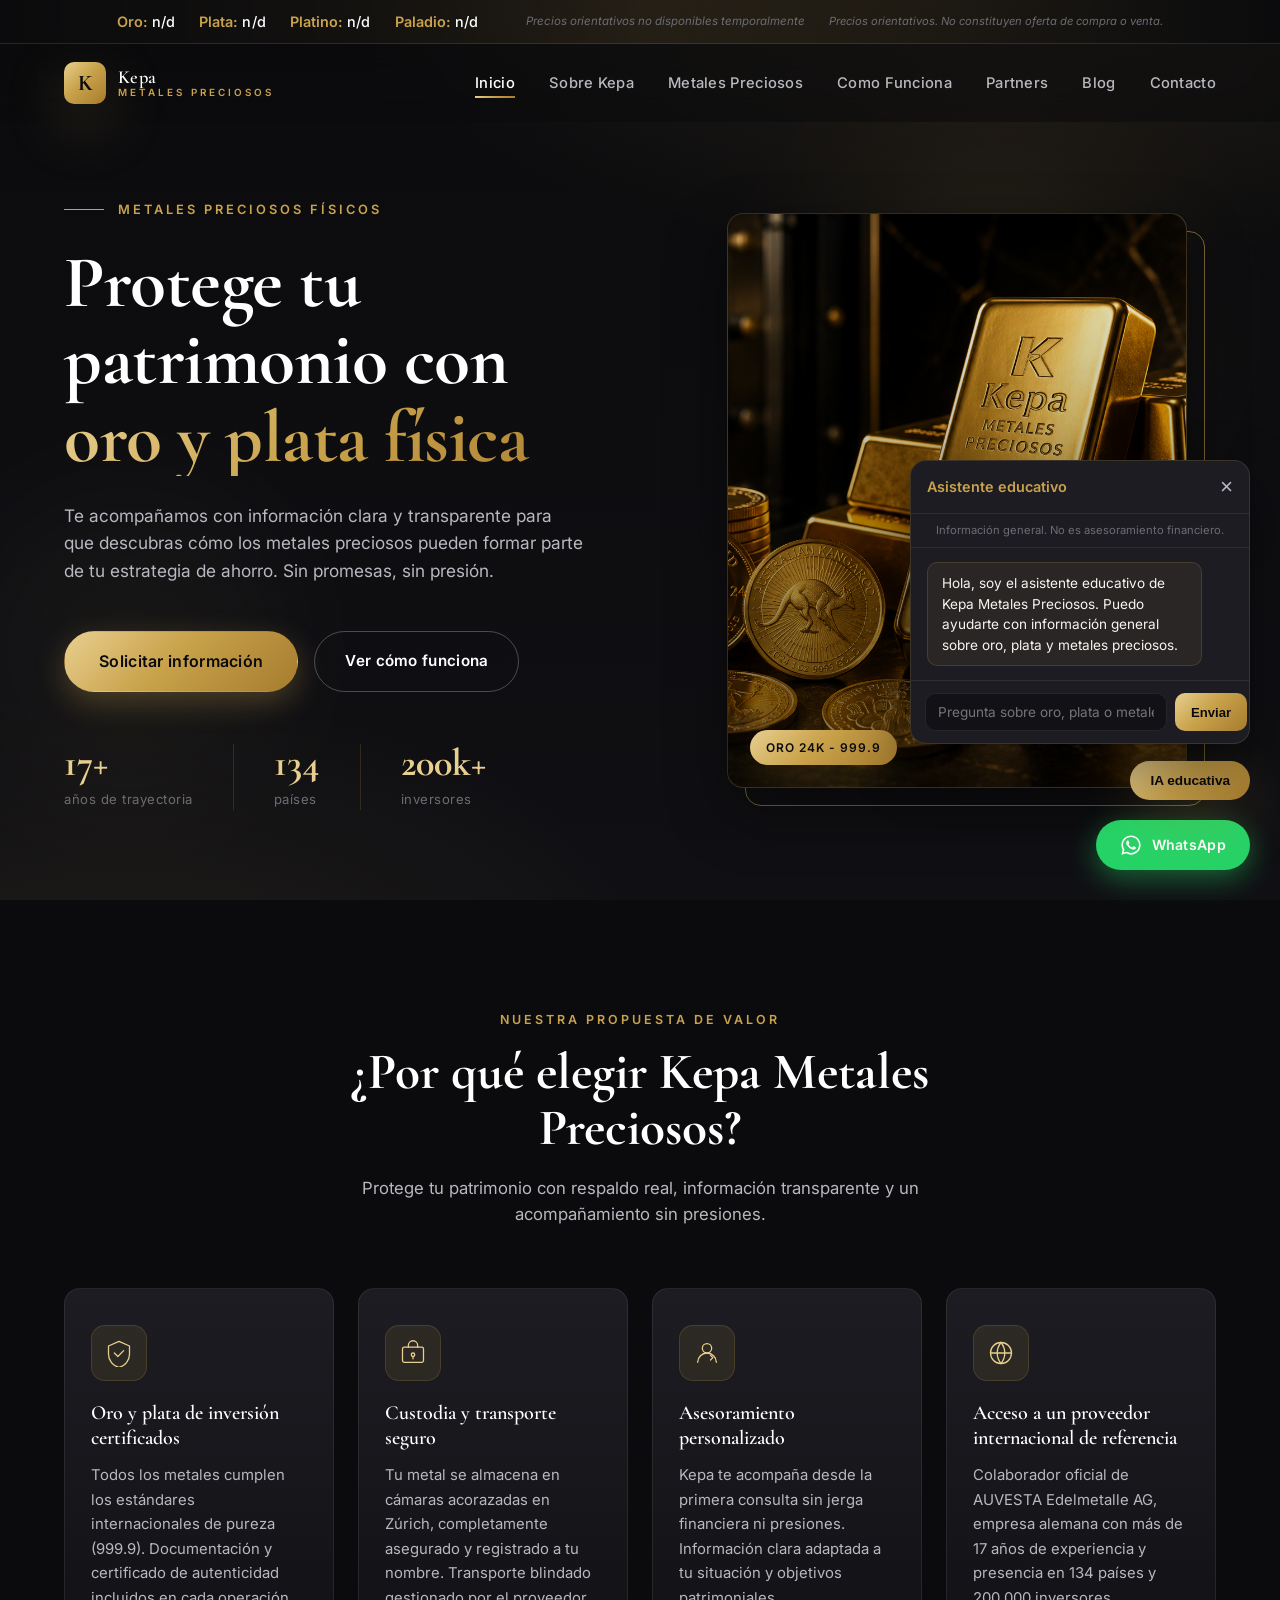
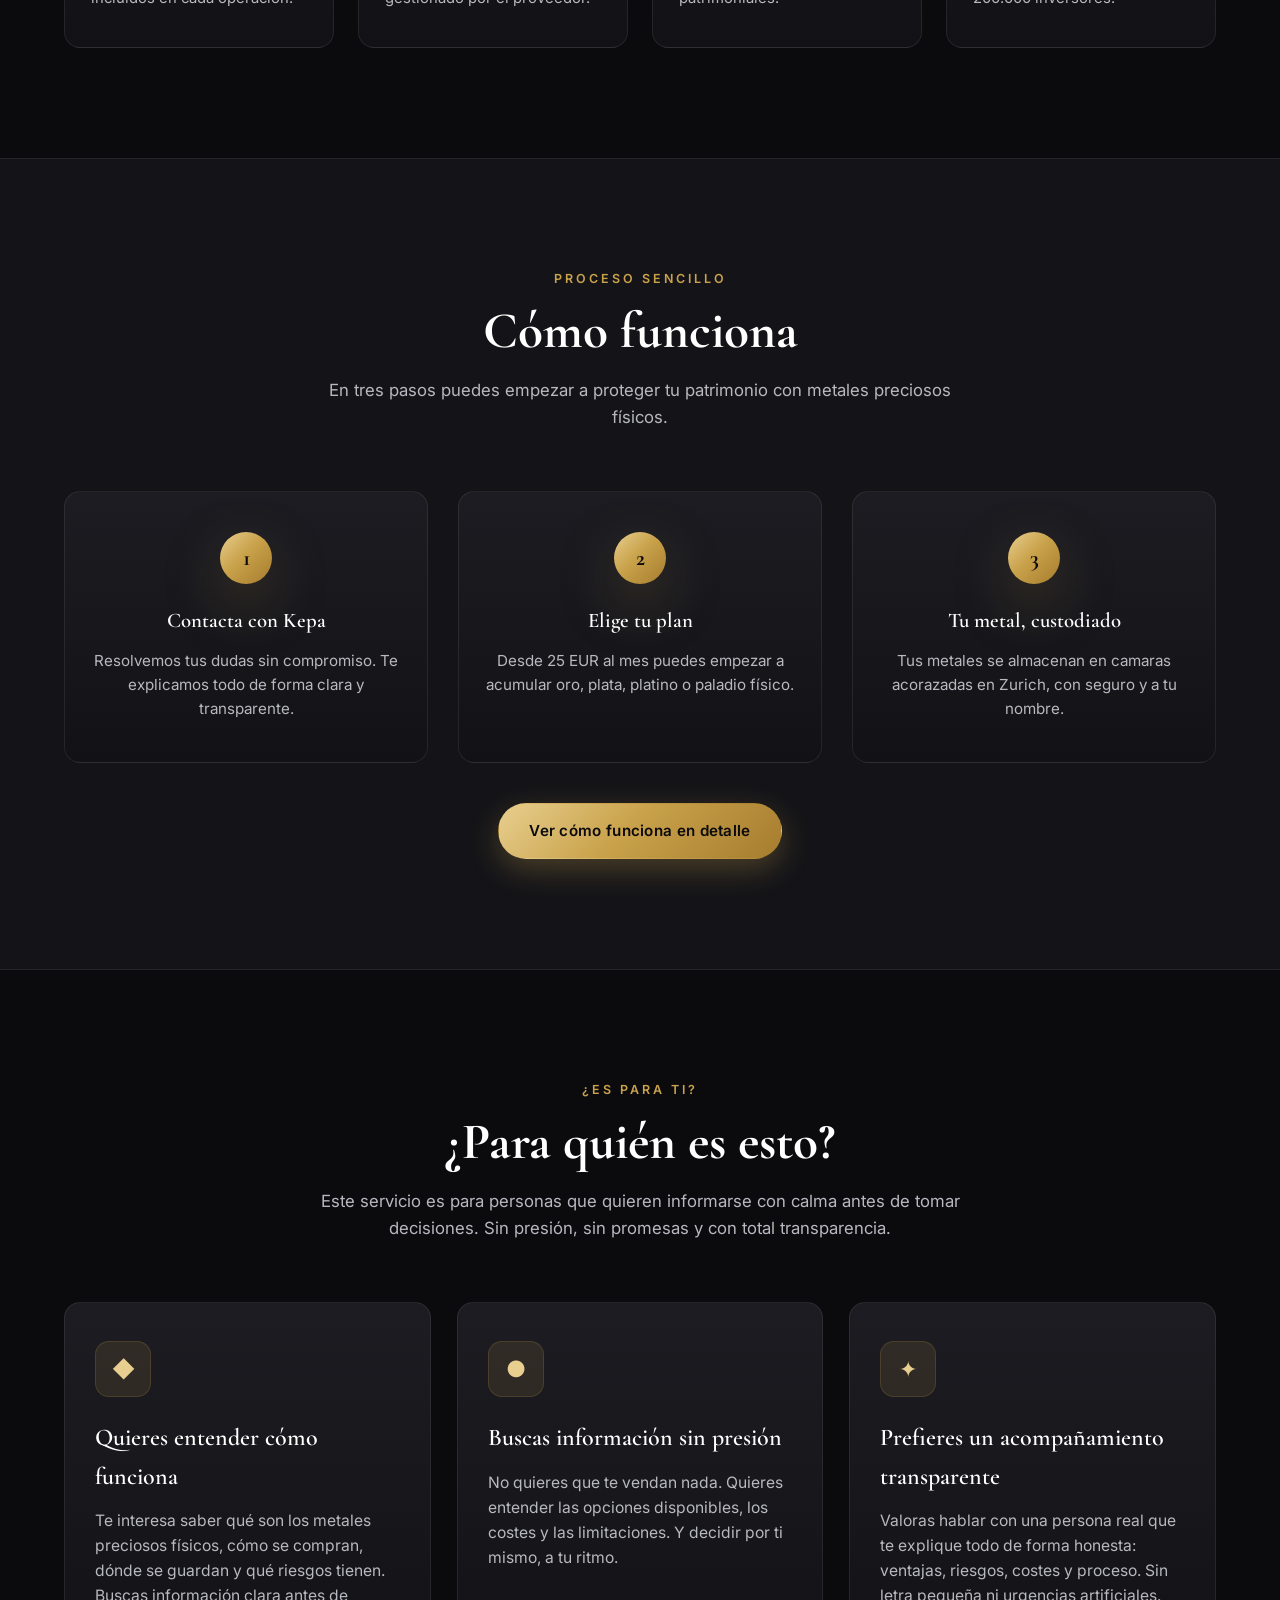
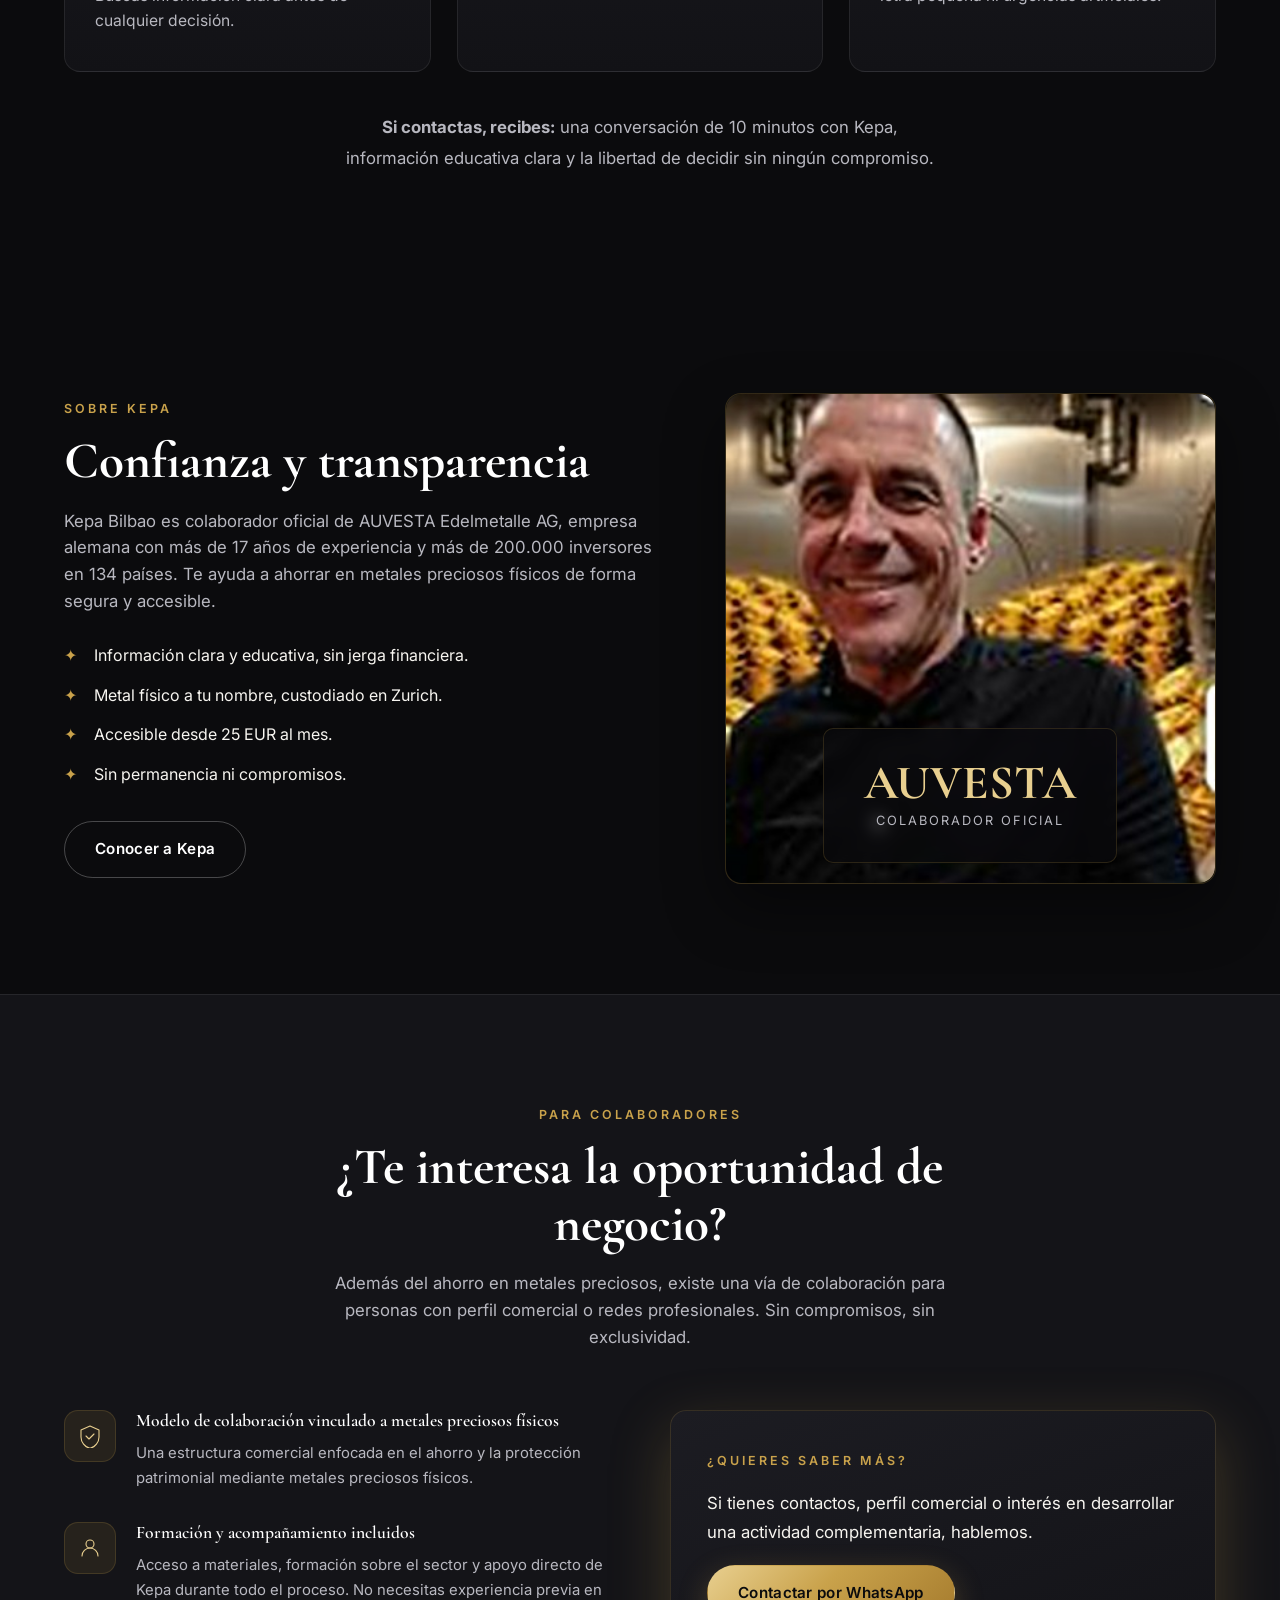
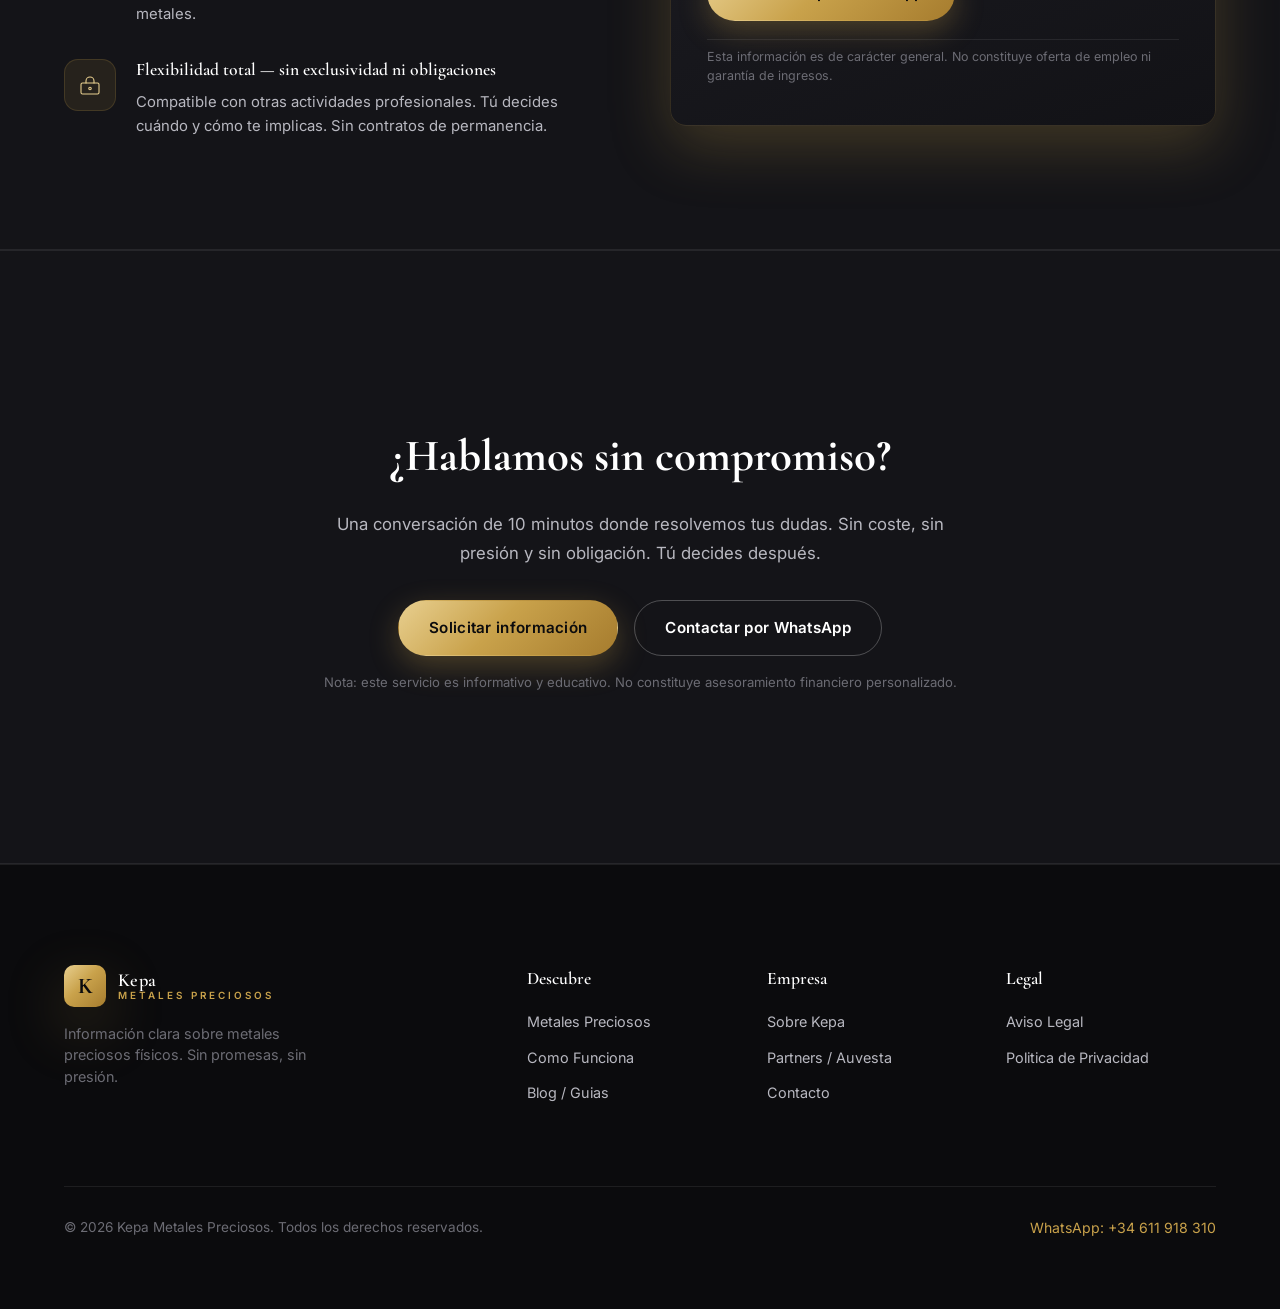
==== frontend/index.html @ 5c01c4a4 "hotfix: corrige IA widget, hero image, foto Kepa y ticker fallback A) Widget IA educativa - Movido d" ====
<!DOCTYPE html>
<html lang="es">
<head>
    <meta charset="UTF-8">
    <meta name="viewport" content="width=device-width, initial-scale=1.0">
    <meta name="description" content="Kepa Metales Preciosos - Protege tu patrimonio con oro y plata física. Asesoramiento experto en metales preciosos.">
    <link rel="canonical" href="https://mi-sistema-metales-preciosos.vercel.app/">
    <meta property="og:type" content="website">
    <meta property="og:locale" content="es_ES">
    <meta property="og:site_name" content="Kepa Metales Preciosos">
    <meta property="og:title" content="Kepa Metales Preciosos | Inicio">
    <meta property="og:description" content="Protege tu patrimonio con oro y plata física. Información clara y transparente sobre metales preciosos.">
    <meta property="og:url" content="https://mi-sistema-metales-preciosos.vercel.app/">
    <meta property="og:image" content="https://mi-sistema-metales-preciosos.vercel.app/images/vault-banner.jpg">
    <meta name="twitter:card" content="summary_large_image">
    <meta name="twitter:title" content="Kepa Metales Preciosos | Inicio">
    <meta name="twitter:description" content="Protege tu patrimonio con oro y plata física. Información clara y transparente sobre metales preciosos.">
    <meta name="twitter:image" content="https://mi-sistema-metales-preciosos.vercel.app/images/vault-banner.jpg">
    <title>Kepa Metales Preciosos | Inicio</title>
    <link rel="preconnect" href="https://fonts.googleapis.com">
    <link rel="preconnect" href="https://fonts.gstatic.com" crossorigin>
    <link href="https://fonts.googleapis.com/css2?family=Cormorant+Garamond:wght@500;600;700&family=Inter:wght@300;400;500;600&display=swap" rel="stylesheet">
    <link rel="stylesheet" href="style.css">
</head>
<body>
    <!-- Ticker de precios orientativos -->
    <div class="ticker" id="metals-ticker" aria-label="Precios orientativos de metales preciosos">
        <div class="ticker__inner">
            <span class="ticker__item"><strong>Oro:</strong> <span id="ticker-oro">--</span></span>
            <span class="ticker__item"><strong>Plata:</strong> <span id="ticker-plata">--</span></span>
            <span class="ticker__item"><strong>Platino:</strong> <span id="ticker-platino">--</span></span>
            <span class="ticker__item"><strong>Paladio:</strong> <span id="ticker-paladio">--</span></span>
            <span class="ticker__time" id="ticker-time"></span>
            <span class="ticker__status" id="ticker-status"></span>
            <span class="ticker__disclaimer">Precios orientativos. No constituyen oferta de compra o venta.</span>
        </div>
    </div>

    <header class="navbar" id="navbar">
        <div class="navbar__inner container">
            <a href="index.html" class="logo" aria-label="Kepa Metales Preciosos - Inicio">
                <span class="logo__mark" aria-hidden="true">K</span>
                <span class="logo__text">Kepa <span class="logo__accent">Metales Preciosos</span></span>
            </a>
            <nav class="nav" aria-label="Navegacion principal">
                <ul class="nav__list" id="nav-list">
                    <li><a class="nav__link" href="index.html">Inicio</a></li>
                    <li><a class="nav__link" href="sobre-kepa.html">Sobre Kepa</a></li>
                    <li><a class="nav__link" href="metales-preciosos.html">Metales Preciosos</a></li>
                    <li><a class="nav__link" href="como-funciona.html">Como Funciona</a></li>
                    <li><a class="nav__link" href="partners.html">Partners</a></li>
                    <li><a class="nav__link" href="blog.html">Blog</a></li>
                    <li><a class="nav__link" href="contacto.html">Contacto</a></li>
                </ul>
            </nav>
            <button class="nav__toggle" id="nav-toggle" aria-label="Abrir menu" aria-expanded="false" aria-controls="nav-list">
                <span></span><span></span><span></span>
            </button>
        </div>
    </header>

    <main>
        <section class="hero" id="inicio">
            <div class="hero__bg" aria-hidden="true">
                <div class="hero__glow hero__glow--gold"></div>
                <div class="hero__glow hero__glow--soft"></div>
            </div>
            <div class="hero__grid container">
                <div class="hero__content">
                    <p class="hero__eyebrow reveal">
                        <span class="hero__eyebrow-line"></span>
                        Metales preciosos físicos
                    </p>
                    <h1 class="hero__title reveal">
                        Protege tu patrimonio con
                        <span class="hero__title-accent">oro y plata física</span>
                    </h1>
                    <p class="hero__subtitle reveal">
                        Te acompañamos con información clara y transparente para que descubras cómo los metales preciosos pueden formar parte de tu estrategia de ahorro. Sin promesas, sin presión.
                    </p>
                    <div class="hero__actions reveal">
                        <a href="contacto.html" class="btn btn--primary">Solicitar información</a>
                        <a href="como-funciona.html" class="btn btn--ghost">Ver cómo funciona</a>
                    </div>
                    <ul class="hero__stats reveal" aria-label="Datos destacados">
                        <li><strong>17+</strong><span>años de trayectoria</span></li>
                        <li><strong>134</strong><span>países</span></li>
                        <li><strong>200k+</strong><span>inversores</span></li>
                    </ul>
                </div>
                <div class="hero__visual reveal">
                    <figure class="hero__image" role="img" aria-label="Lingotes de oro de inversión">
                        <img
                            src="images/lingotes-equipo.jpg"
                            alt="Lingotes de oro físico de inversión"
                            class="hero__image-photo"
                            loading="eager"
                            width="460"
                            height="575"
                        >
                        <span class="hero__image-badge">Oro 24k - 999.9</span>
                    </figure>
                    <div class="hero__image-frame" aria-hidden="true"></div>
                </div>
            </div>
        </section>

        <!-- ===== SECCIÓN CONFIANZA — ¿Por qué elegir Kepa? ===== -->
        <section class="section trust-section" id="por-que-kepa">
            <div class="container">
                <header class="section__head reveal">
                    <p class="section__eyebrow">Nuestra propuesta de valor</p>
                    <h2 class="section__title">¿Por qué elegir Kepa Metales Preciosos?</h2>
                    <p class="section__lead">Protege tu patrimonio con respaldo real, información transparente y un acompañamiento sin presiones.</p>
                </header>
                <div class="trust-grid reveal">

                    <!-- Tarjeta 1 -->
                    <div class="trust-card">
                        <div class="trust-card__icon" aria-hidden="true">
                            <svg viewBox="0 0 48 48" fill="none" xmlns="http://www.w3.org/2000/svg" width="28" height="28">
                                <path d="M24 4L6 12v14c0 10.5 7.6 20.3 18 22.6C34.4 46.3 42 36.5 42 26V12L24 4Z" stroke="currentColor" stroke-width="2.2" stroke-linejoin="round"/>
                                <path d="M16 24l6 6 10-10" stroke="currentColor" stroke-width="2.2" stroke-linecap="round" stroke-linejoin="round"/>
                            </svg>
                        </div>
                        <h3 class="trust-card__title">Oro y plata de inversión certificados</h3>
                        <p class="trust-card__text">Todos los metales cumplen los estándares internacionales de pureza (999.9). Documentación y certificado de autenticidad incluidos en cada operación.</p>
                    </div>

                    <!-- Tarjeta 2 -->
                    <div class="trust-card">
                        <div class="trust-card__icon" aria-hidden="true">
                            <svg viewBox="0 0 48 48" fill="none" xmlns="http://www.w3.org/2000/svg" width="28" height="28">
                                <rect x="6" y="14" width="36" height="26" rx="3" stroke="currentColor" stroke-width="2.2"/>
                                <path d="M16 14v-3a8 8 0 0 1 16 0v3" stroke="currentColor" stroke-width="2.2" stroke-linecap="round"/>
                                <circle cx="24" cy="27" r="3" stroke="currentColor" stroke-width="2.2"/>
                                <path d="M24 30v4" stroke="currentColor" stroke-width="2.2" stroke-linecap="round"/>
                            </svg>
                        </div>
                        <h3 class="trust-card__title">Custodia y transporte seguro</h3>
                        <p class="trust-card__text">Tu metal se almacena en cámaras acorazadas en Zúrich, completamente asegurado y registrado a tu nombre. Transporte blindado gestionado por el proveedor.</p>
                    </div>

                    <!-- Tarjeta 3 -->
                    <div class="trust-card">
                        <div class="trust-card__icon" aria-hidden="true">
                            <svg viewBox="0 0 48 48" fill="none" xmlns="http://www.w3.org/2000/svg" width="28" height="28">
                                <circle cx="24" cy="16" r="8" stroke="currentColor" stroke-width="2.2"/>
                                <path d="M8 40c0-8.8 7.2-16 16-16s16 7.2 16 16" stroke="currentColor" stroke-width="2.2" stroke-linecap="round"/>
                                <path d="M30 28l4 4-4 4" stroke="currentColor" stroke-width="2.2" stroke-linecap="round" stroke-linejoin="round"/>
                            </svg>
                        </div>
                        <h3 class="trust-card__title">Asesoramiento personalizado</h3>
                        <p class="trust-card__text">Kepa te acompaña desde la primera consulta sin jerga financiera ni presiones. Información clara adaptada a tu situación y objetivos patrimoniales.</p>
                    </div>

                    <!-- Tarjeta 4 -->
                    <div class="trust-card">
                        <div class="trust-card__icon" aria-hidden="true">
                            <svg viewBox="0 0 48 48" fill="none" xmlns="http://www.w3.org/2000/svg" width="28" height="28">
                                <circle cx="24" cy="24" r="18" stroke="currentColor" stroke-width="2.2"/>
                                <path d="M6 24h36M24 6c-4 5-6.5 11.5-6.5 18S20 37 24 42M24 6c4 5 6.5 11.5 6.5 18S28 37 24 42" stroke="currentColor" stroke-width="2.2" stroke-linecap="round"/>
                            </svg>
                        </div>
                        <h3 class="trust-card__title">Acceso a un proveedor internacional de referencia</h3>
                        <p class="trust-card__text">Colaborador oficial de AUVESTA Edelmetalle AG, empresa alemana con más de 17 años de experiencia y presencia en 134 países y 200.000 inversores.</p>
                    </div>

                </div>
            </div>
        </section>
        <!-- ===== FIN SECCIÓN CONFIANZA ===== -->

        <section class="section section--alt" id="como-funciona-teaser">
            <div class="container">
                <header class="section__head reveal">
                    <p class="section__eyebrow">Proceso sencillo</p>
                    <h2 class="section__title">Cómo funciona</h2>
                    <p class="section__lead">En tres pasos puedes empezar a proteger tu patrimonio con metales preciosos físicos.</p>
                </header>
                <div class="steps reveal">
                    <div class="step">
                        <div class="step__number">1</div>
                        <h3 class="step__title">Contacta con Kepa</h3>
                        <p class="step__text">Resolvemos tus dudas sin compromiso. Te explicamos todo de forma clara y transparente.</p>
                    </div>
                    <div class="step">
                        <div class="step__number">2</div>
                        <h3 class="step__title">Elige tu plan</h3>
                        <p class="step__text">Desde 25 EUR al mes puedes empezar a acumular oro, plata, platino o paladio físico.</p>
                    </div>
                    <div class="step">
                        <div class="step__number">3</div>
                        <h3 class="step__title">Tu metal, custodiado</h3>
                        <p class="step__text">Tus metales se almacenan en camaras acorazadas en Zurich, con seguro y a tu nombre.</p>
                    </div>
                </div>
                <div class="section__cta reveal">
                    <a href="como-funciona.html" class="btn btn--primary">Ver cómo funciona en detalle</a>
                </div>
            </div>
        </section>

        <section class="section" id="para-quien">
            <div class="container">
                <header class="section__head reveal">
                    <p class="section__eyebrow">¿Es para ti?</p>
                    <h2 class="section__title">¿Para quién es esto?</h2>
                    <p class="section__lead">Este servicio es para personas que quieren informarse con calma antes de tomar decisiones. Sin presión, sin promesas y con total transparencia.</p>
                </header>
                <div class="cards">
                    <article class="card reveal">
                        <div class="card__icon" aria-hidden="true">&#9670;</div>
                        <h3 class="card__title">Quieres entender cómo funciona</h3>
                        <p class="card__text">Te interesa saber qué son los metales preciosos físicos, cómo se compran, dónde se guardan y qué riesgos tienen. Buscas información clara antes de cualquier decisión.</p>
                    </article>
                    <article class="card reveal">
                        <div class="card__icon" aria-hidden="true">&#9679;</div>
                        <h3 class="card__title">Buscas información sin presión</h3>
                        <p class="card__text">No quieres que te vendan nada. Quieres entender las opciones disponibles, los costes y las limitaciones. Y decidir por ti mismo, a tu ritmo.</p>
                    </article>
                    <article class="card reveal">
                        <div class="card__icon" aria-hidden="true">&#10022;</div>
                        <h3 class="card__title">Prefieres un acompañamiento transparente</h3>
                        <p class="card__text">Valoras hablar con una persona real que te explique todo de forma honesta: ventajas, riesgos, costes y proceso. Sin letra pequeña ni urgencias artificiales.</p>
                    </article>
                </div>
                <div class="prose reveal" style="text-align: center; margin-top: 40px;">
                    <p style="font-size: 1.05rem; color: var(--gray); max-width: 600px; margin: 0 auto;"><strong>Si contactas, recibes:</strong> una conversación de 10 minutos con Kepa, información educativa clara y la libertad de decidir sin ningún compromiso.</p>
                </div>
            </div>
        </section>

        <section class="section" id="confianza">
            <div class="container">
                <div class="about reveal">
                    <div class="about__text">
                        <p class="section__eyebrow">Sobre Kepa</p>
                        <h2 class="section__title">Confianza y transparencia</h2>
                        <p class="section__lead">
                            Kepa Bilbao es colaborador oficial de AUVESTA Edelmetalle AG, empresa alemana con más de 17 años de experiencia y más de 200.000 inversores en 134 países. Te ayuda a ahorrar en metales preciosos físicos de forma segura y accesible.
                        </p>
                        <ul class="about__list">
                            <li>Información clara y educativa, sin jerga financiera.</li>
                            <li>Metal físico a tu nombre, custodiado en Zurich.</li>
                            <li>Accesible desde 25 EUR al mes.</li>
                            <li>Sin permanencia ni compromisos.</li>
                        </ul>
                        <a href="sobre-kepa.html" class="btn btn--ghost">Conocer a Kepa</a>
                    </div>
                    <div class="about__figure">
                        <img
                            src="images/kepa.jpg"
                            alt="Kepa Bilbao — especialista en metales preciosos"
                            class="about__photo"
                            loading="lazy"
                            width="480"
                            height="480"
                        >
                        <div class="about__badge">
                            <strong>AUVESTA</strong>
                            <span>Colaborador oficial</span>
                        </div>
                    </div>
                </div>
            </div>
        </section>

        <!-- ===== SECCIÓN OPORTUNIDAD PARTNERS ===== -->
        <section class="section section--alt partners-section" id="oportunidad-partners">
            <div class="container">
                <header class="section__head reveal">
                    <p class="section__eyebrow">Para colaboradores</p>
                    <h2 class="section__title">¿Te interesa la oportunidad de negocio?</h2>
                    <p class="section__lead">Además del ahorro en metales preciosos, existe una vía de colaboración para personas con perfil comercial o redes profesionales. Sin compromisos, sin exclusividad.</p>
                </header>
                <div class="partners-grid reveal">
                    <ul class="partners-points">
                        <li class="partners-point">
                            <div class="partners-point__icon" aria-hidden="true">
                                <svg viewBox="0 0 48 48" fill="none" xmlns="http://www.w3.org/2000/svg" width="24" height="24">
                                    <path d="M24 4L6 12v14c0 10.5 7.6 20.3 18 22.6C34.4 46.3 42 36.5 42 26V12L24 4Z" stroke="currentColor" stroke-width="2.2" stroke-linejoin="round"/>
                                    <path d="M16 24l6 6 10-10" stroke="currentColor" stroke-width="2.2" stroke-linecap="round" stroke-linejoin="round"/>
                                </svg>
                            </div>
                            <div class="partners-point__body">
                                <strong class="partners-point__title">Modelo de colaboración vinculado a metales preciosos físicos</strong>
                                <p class="partners-point__text">Una estructura comercial enfocada en el ahorro y la protección patrimonial mediante metales preciosos físicos.</p>
                            </div>
                        </li>
                        <li class="partners-point">
                            <div class="partners-point__icon" aria-hidden="true">
                                <svg viewBox="0 0 48 48" fill="none" xmlns="http://www.w3.org/2000/svg" width="24" height="24">
                                    <circle cx="24" cy="16" r="8" stroke="currentColor" stroke-width="2.2"/>
                                    <path d="M8 40c0-8.8 7.2-16 16-16s16 7.2 16 16" stroke="currentColor" stroke-width="2.2" stroke-linecap="round"/>
                                </svg>
                            </div>
                            <div class="partners-point__body">
                                <strong class="partners-point__title">Formación y acompañamiento incluidos</strong>
                                <p class="partners-point__text">Acceso a materiales, formación sobre el sector y apoyo directo de Kepa durante todo el proceso. No necesitas experiencia previa en metales.</p>
                            </div>
                        </li>
                        <li class="partners-point">
                            <div class="partners-point__icon" aria-hidden="true">
                                <svg viewBox="0 0 48 48" fill="none" xmlns="http://www.w3.org/2000/svg" width="24" height="24">
                                    <rect x="6" y="20" width="36" height="22" rx="3" stroke="currentColor" stroke-width="2.2"/>
                                    <path d="M16 20v-4a8 8 0 0 1 16 0v4" stroke="currentColor" stroke-width="2.2" stroke-linecap="round"/>
                                    <circle cx="24" cy="31" r="2.5" stroke="currentColor" stroke-width="2.2"/>
                                </svg>
                            </div>
                            <div class="partners-point__body">
                                <strong class="partners-point__title">Flexibilidad total — sin exclusividad ni obligaciones</strong>
                                <p class="partners-point__text">Compatible con otras actividades profesionales. Tú decides cuándo y cómo te implicas. Sin contratos de permanencia.</p>
                            </div>
                        </li>
                    </ul>
                    <div class="partners-cta-box">
                        <p class="partners-cta-box__eyebrow">¿Quieres saber más?</p>
                        <p class="partners-cta-box__text">Si tienes contactos, perfil comercial o interés en desarrollar una actividad complementaria, hablemos.</p>
                        <a
                            href="https://wa.me/34611918310?text=Hola%20Kepa%2C%20me%20interesa%20conocer%20la%20oportunidad%20de%20negocio%20con%20metales%20preciosos."
                            class="btn btn--primary partners-cta-box__btn"
                            target="_blank"
                            rel="noopener noreferrer"
                        >Contactar por WhatsApp</a>
                        <p class="partners-cta-box__disclaimer">Esta información es de carácter general. No constituye oferta de empleo ni garantía de ingresos.</p>
                    </div>
                </div>
            </div>
        </section>
        <!-- ===== FIN SECCIÓN PARTNERS ===== -->

        <section class="section section--alt" id="cta-section">
            <div class="container">
                <div class="cta-block reveal">
                    <h2 class="cta-block__title">¿Hablamos sin compromiso?</h2>
                    <p class="cta-block__text">Una conversación de 10 minutos donde resolvemos tus dudas. Sin coste, sin presión y sin obligación. Tú decides después.</p>
                    <div class="cta-block__actions">
                        <a href="contacto.html" class="btn btn--primary">Solicitar información</a>
                        <a href="https://wa.me/34611918310?text=Hola%20Kepa,%20he%20visto%20tu%20web%20y%20me%20gustar%C3%ADa%20informarme%20sobre%20metales%20preciosos." class="btn btn--ghost" target="_blank" rel="noopener noreferrer">Contactar por WhatsApp</a>
                    </div>
                    <p style="margin-top: 16px; font-size: 0.82rem; color: var(--gray-dark); text-align: center;">Nota: este servicio es informativo y educativo. No constituye asesoramiento financiero personalizado.</p>
                </div>
            </div>
        </section>
    </main>

    <footer class="footer">
        <div class="footer__grid container">
            <div class="footer__brand">
                <a href="index.html" class="logo">
                    <span class="logo__mark" aria-hidden="true">K</span>
                    <span class="logo__text">Kepa <span class="logo__accent">Metales Preciosos</span></span>
                </a>
                <p class="footer__tagline">Información clara sobre metales preciosos físicos. Sin promesas, sin presión.</p>
            </div>
            <div class="footer__links">
                <div class="footer__col">
                    <h4 class="footer__heading">Descubre</h4>
                    <ul>
                        <li><a href="metales-preciosos.html">Metales Preciosos</a></li>
                        <li><a href="como-funciona.html">Como Funciona</a></li>
                        <li><a href="blog.html">Blog / Guias</a></li>
                    </ul>
                </div>
                <div class="footer__col">
                    <h4 class="footer__heading">Empresa</h4>
                    <ul>
                        <li><a href="sobre-kepa.html">Sobre Kepa</a></li>
                        <li><a href="partners.html">Partners / Auvesta</a></li>
                        <li><a href="contacto.html">Contacto</a></li>
                    </ul>
                </div>
                <div class="footer__col">
                    <h4 class="footer__heading">Legal</h4>
                    <ul>
                        <li><a href="aviso-legal.html">Aviso Legal</a></li>
                        <li><a href="aviso-legal.html">Politica de Privacidad</a></li>
                    </ul>
                </div>
            </div>
            <div class="footer__bottom">
                <p class="footer__copy">&copy; <span id="year"></span> Kepa Metales Preciosos. Todos los derechos reservados.</p>
                <a href="https://wa.me/34611918310" class="footer__whatsapp" target="_blank" rel="noopener noreferrer">WhatsApp: +34 611 918 310</a>
            </div>
        </div>
    </footer>

    <!-- Widget IA educativa -->
    <div class="ai-chat" id="ai-chat">
        <button class="ai-chat__toggle" id="ai-chat-toggle" aria-label="Abrir asistente educativo">IA educativa</button>
        <div class="ai-chat__panel" id="ai-chat-panel" hidden>
            <div class="ai-chat__header">
                <span class="ai-chat__title">Asistente educativo</span>
                <button class="ai-chat__close" id="ai-chat-close" aria-label="Cerrar">&times;</button>
            </div>
            <p class="ai-chat__disclaimer">Información general. No es asesoramiento financiero.</p>
            <div class="ai-chat__messages" id="ai-chat-messages">
                <div class="ai-chat__msg ai-chat__msg--bot">Hola, soy el asistente educativo de Kepa Metales Preciosos. Puedo ayudarte con información general sobre oro, plata y metales preciosos.</div>
            </div>
            <form class="ai-chat__form" id="ai-chat-form">
                <input class="ai-chat__input" id="ai-chat-input" type="text" placeholder="Pregunta sobre oro, plata o metales preciosos..." maxlength="500" required>
                <button class="ai-chat__send" type="submit">Enviar</button>
            </form>
        </div>
    </div>

    <a href="https://wa.me/34611918310?text=Hola%20Kepa,%20he%20visto%20tu%20web%20y%20me%20gustar%C3%ADa%20informarme%20sobre%20metales%20preciosos." class="whatsapp-float" target="_blank" rel="noopener noreferrer" aria-label="Contactar por WhatsApp">
        <svg class="whatsapp-float__icon" viewBox="0 0 32 32" fill="none" xmlns="http://www.w3.org/2000/svg"><path d="M16.004 2.002C8.28 2.002 2.004 8.278 2.004 15.998c0 2.446.638 4.836 1.851 6.95L2 30l7.213-1.89A13.94 13.94 0 0 0 16.004 30c7.72 0 13.996-6.276 13.996-13.998C30 8.278 23.724 2.002 16.004 2.002Zm0 25.6a11.56 11.56 0 0 1-5.896-1.614l-.422-.252-4.38 1.148 1.168-4.272-.276-.44a11.52 11.52 0 0 1-1.77-6.174c0-6.388 5.2-11.588 11.588-11.588 6.388 0 11.588 5.2 11.588 11.588-.004 6.392-5.204 11.604-11.6 11.604Zm6.352-8.678c-.348-.174-2.06-1.016-2.38-1.132-.32-.116-.552-.174-.784.174-.232.348-.9 1.132-1.104 1.364-.204.232-.408.26-.756.088-.348-.174-1.468-.54-2.796-1.724-1.034-.92-1.732-2.056-1.936-2.404-.204-.348-.022-.536.152-.71.158-.156.348-.408.522-.612.174-.204.232-.348.348-.58.116-.232.058-.436-.03-.61-.088-.174-.784-1.888-1.074-2.584-.282-.68-.57-.588-.784-.598l-.668-.012c-.232 0-.61.088-.928.436-.32.348-1.218 1.19-1.218 2.904 0 1.712 1.248 3.368 1.422 3.6.174.232 2.454 3.748 5.948 5.254.832.358 1.482.572 1.988.732.836.266 1.596.228 2.198.138.67-.1 2.06-.842 2.35-1.656.29-.814.29-1.512.204-1.656-.088-.146-.32-.232-.668-.406Z" fill="currentColor"/></svg>
        <span class="whatsapp-float__label">WhatsApp</span>
    </a>
    <script src="script.js"></script>
</body>
</html>
---- frontend/style.css ----
/* =============================================================
   KEPA METALES PRECIOSOS — Hoja de estilos
   Paleta: blanco, negro y dorado · Diseño corporativo premium
   HTML/CSS/JS puro (sin frameworks)
============================================================= */

/* -------------------------------------------------------------
   1. Variables de diseño (tokens)
------------------------------------------------------------- */
:root {
    /* Colores base */
    --black: #0b0b0d;
    --black-soft: #141418;
    --black-elevated: #1c1c22;
    --white: #ffffff;
    --cream: #f7f5f0;
    --gray: #b8b8c0;
    --gray-dark: #6c6c74;

    /* Dorado (degradado metálico) */
    --gold: #c9a24b;
    --gold-light: #e8cf8f;
    --gold-deep: #a67c2e;
    --gold-gradient: linear-gradient(135deg, #e8cf8f 0%, #c9a24b 45%, #a67c2e 100%);

    /* Superficies y bordes */
    --surface: #121216;
    --border: rgba(201, 162, 75, 0.18);
    --border-soft: rgba(255, 255, 255, 0.08);

    /* Tipografías */
    --font-display: "Cormorant Garamond", Georgia, "Times New Roman", serif;
    --font-body: "Inter", -apple-system, BlinkMacSystemFont, "Segoe UI", sans-serif;

    /* Medidas */
    --container: 1200px;
    --radius: 16px;
    --radius-sm: 10px;
    --nav-h: 78px;

    /* Sombras */
    --shadow-gold: 0 20px 60px rgba(201, 162, 75, 0.25);
    --shadow-soft: 0 24px 60px rgba(0, 0, 0, 0.45);

    /* Transiciones */
    --ease: cubic-bezier(0.16, 1, 0.3, 1);
}

/* -------------------------------------------------------------
   2. Reset y base
------------------------------------------------------------- */
*,
*::before,
*::after {
    margin: 0;
    padding: 0;
    box-sizing: border-box;
}

html {
    scroll-behavior: smooth;
    scroll-padding-top: var(--nav-h);
}

body {
    font-family: var(--font-body);
    color: var(--white);
    background-color: var(--black);
    line-height: 1.6;
    font-weight: 400;
    -webkit-font-smoothing: antialiased;
    overflow-x: hidden;
}

img {
    max-width: 100%;
    display: block;
}

a {
    text-decoration: none;
    color: inherit;
}

ul {
    list-style: none;
}

.container {
    width: 100%;
    max-width: var(--container);
    margin: 0 auto;
    padding: 0 24px;
}

/* -------------------------------------------------------------
   3. Logo
------------------------------------------------------------- */
.logo {
    display: inline-flex;
    align-items: center;
    gap: 12px;
    font-family: var(--font-display);
}

.logo__mark {
    display: grid;
    place-items: center;
    width: 42px;
    height: 42px;
    border-radius: 10px;
    background: var(--gold-gradient);
    color: var(--black);
    font-size: 1.4rem;
    font-weight: 700;
    box-shadow: var(--shadow-gold);
}

.logo__text {
    font-size: 1.15rem;
    font-weight: 600;
    letter-spacing: 0.3px;
    color: var(--white);
    line-height: 1.1;
}

.logo__accent {
    display: block;
    font-family: var(--font-body);
    font-size: 0.62rem;
    letter-spacing: 3px;
    text-transform: uppercase;
    color: var(--gold);
}

/* -------------------------------------------------------------
   4. Barra de navegación fija
------------------------------------------------------------- */
.navbar {
    position: fixed;
    top: 0;
    left: 0;
    width: 100%;
    height: var(--nav-h);
    z-index: 1000;
    display: flex;
    align-items: center;
    background: rgba(11, 11, 13, 0.55);
    backdrop-filter: blur(14px);
    -webkit-backdrop-filter: blur(14px);
    border-bottom: 1px solid transparent;
    transition: background 0.4s var(--ease), border-color 0.4s var(--ease),
        height 0.4s var(--ease);
}

/* Estado al hacer scroll (añadido por JS) */
.navbar.is-scrolled {
    background: rgba(11, 11, 13, 0.92);
    border-bottom-color: var(--border);
    height: 66px;
}

.navbar__inner {
    display: flex;
    align-items: center;
    justify-content: space-between;
}

.nav__list {
    display: flex;
    align-items: center;
    gap: 34px;
}

.nav__link {
    position: relative;
    font-size: 0.92rem;
    font-weight: 500;
    color: var(--gray);
    letter-spacing: 0.3px;
    transition: color 0.3s var(--ease);
}

.nav__link::after {
    content: "";
    position: absolute;
    left: 0;
    bottom: -6px;
    width: 0;
    height: 2px;
    background: var(--gold-gradient);
    transition: width 0.35s var(--ease);
}

.nav__link:hover,
.nav__link.is-active {
    color: var(--white);
}

.nav__link:hover::after,
.nav__link.is-active::after {
    width: 100%;
}

/* Botón hamburguesa (oculto en escritorio) */
.nav__toggle {
    display: none;
    flex-direction: column;
    justify-content: center;
    gap: 5px;
    width: 42px;
    height: 42px;
    background: none;
    border: none;
    cursor: pointer;
}

.nav__toggle span {
    display: block;
    width: 24px;
    height: 2px;
    background: var(--white);
    border-radius: 2px;
    transition: transform 0.35s var(--ease), opacity 0.35s var(--ease);
}

.nav__toggle.is-open span:nth-child(1) {
    transform: translateY(7px) rotate(45deg);
}
.nav__toggle.is-open span:nth-child(2) {
    opacity: 0;
}
.nav__toggle.is-open span:nth-child(3) {
    transform: translateY(-7px) rotate(-45deg);
}

/* -------------------------------------------------------------
   5. Hero a pantalla completa
------------------------------------------------------------- */
.hero {
    position: relative;
    min-height: 100vh;
    display: flex;
    align-items: center;
    padding-top: var(--nav-h);
    overflow: hidden;
}

/* Fondo elegante negro con destellos dorados */
.hero__bg {
    position: absolute;
    inset: 0;
    z-index: -2;
    background:
        radial-gradient(1200px 600px at 80% -10%, rgba(201, 162, 75, 0.16), transparent 60%),
        radial-gradient(900px 500px at 10% 110%, rgba(201, 162, 75, 0.08), transparent 60%),
        linear-gradient(180deg, #0b0b0d 0%, #101014 100%);
}

.hero__glow {
    position: absolute;
    border-radius: 50%;
    filter: blur(80px);
    opacity: 0.5;
    animation: float 12s ease-in-out infinite;
}

.hero__glow--gold {
    width: 420px;
    height: 420px;
    top: 12%;
    right: 6%;
    background: radial-gradient(circle, rgba(201, 162, 75, 0.4), transparent 70%);
}

.hero__glow--soft {
    width: 360px;
    height: 360px;
    bottom: 8%;
    left: -4%;
    background: radial-gradient(circle, rgba(232, 207, 143, 0.18), transparent 70%);
    animation-delay: -6s;
}

.hero__grid {
    display: grid;
    grid-template-columns: 1.05fr 0.95fr;
    align-items: center;
    gap: 60px;
    padding-top: 40px;
    padding-bottom: 60px;
}

/* Texto del hero */
.hero__eyebrow {
    display: inline-flex;
    align-items: center;
    gap: 14px;
    font-size: 0.8rem;
    font-weight: 600;
    letter-spacing: 3px;
    text-transform: uppercase;
    color: var(--gold);
    margin-bottom: 24px;
}

.hero__eyebrow-line {
    width: 40px;
    height: 1px;
    background: var(--gold);
}

.hero__title {
    font-family: var(--font-display);
    font-size: clamp(2.6rem, 6vw, 4.6rem);
    font-weight: 700;
    line-height: 1.05;
    letter-spacing: -0.5px;
    margin-bottom: 26px;
}

.hero__title-accent {
    display: block;
    background: var(--gold-gradient);
    -webkit-background-clip: text;
    background-clip: text;
    -webkit-text-fill-color: transparent;
    color: transparent;
}

.hero__subtitle {
    font-size: 1.08rem;
    color: var(--gray);
    max-width: 520px;
    margin-bottom: 38px;
}

.hero__actions {
    display: flex;
    flex-wrap: wrap;
    gap: 16px;
    margin-bottom: 52px;
    padding-top: 8px;
}

.hero__actions .btn--primary {
    padding: 17px 34px;
    font-size: 1rem;
}

/* Estadísticas de confianza */
.hero__stats {
    display: flex;
    flex-wrap: wrap;
    gap: 40px;
}

.hero__stats li {
    display: flex;
    flex-direction: column;
    padding-right: 40px;
    border-right: 1px solid var(--border);
}

.hero__stats li:last-child {
    padding-right: 0;
    border-right: none;
}

.hero__stats strong {
    font-family: var(--font-display);
    font-size: 2.4rem;
    font-weight: 700;
    color: var(--gold-light);
    line-height: 1;
}

.hero__stats span {
    font-size: 0.82rem;
    color: var(--gray-dark);
    letter-spacing: 0.5px;
    margin-top: 6px;
}

/* Zona visual / imagen premium de lingotes */
.hero__visual {
    position: relative;
    justify-self: center;
    width: 100%;
    max-width: 460px;
    aspect-ratio: 4 / 5;
}

.hero__image {
    position: relative;
    width: 100%;
    height: 100%;
    border-radius: var(--radius);
    overflow: hidden;
    /* Fallback degradado dorado si la imagen no carga */
    background: linear-gradient(160deg, #1a1610 0%, #2a2318 40%, #0f0d0a 100%);
    box-shadow:
        var(--shadow-soft),
        inset 0 -60px 80px -20px rgba(0, 0, 0, 0.5);
    border: 1px solid var(--border);
    display: flex;
    align-items: flex-end;
    padding: 22px;
    animation: subtleZoom 16s ease-in-out infinite alternate;
}

/* Imagen real como capa base del hero */
.hero__image-photo {
    position: absolute;
    inset: 0;
    width: 100%;
    height: 100%;
    object-fit: cover;
    object-position: center;
    z-index: 0;
    border-radius: var(--radius);
}

/* Overlay oscuro encima de la foto para legibilidad del badge */
.hero__image::after {
    content: "";
    position: absolute;
    inset: 0;
    background: linear-gradient(180deg, rgba(0,0,0,0.04) 0%, rgba(0,0,0,0.55) 100%);
    z-index: 1;
    pointer-events: none;
    border-radius: var(--radius);
}

/* Badge por encima del overlay */
.hero__image-badge {
    position: relative;
    z-index: 2;
    display: inline-block;
    padding: 8px 16px;
    font-size: 0.75rem;
    font-weight: 600;
    letter-spacing: 1px;
    text-transform: uppercase;
    color: var(--black);
    background: var(--gold-gradient);
    border-radius: 100px;
    box-shadow: var(--shadow-gold);
}

/* Marco dorado decorativo desplazado */
.hero__image-frame {
    position: absolute;
    inset: 0;
    border: 1px solid var(--gold);
    border-radius: var(--radius);
    transform: translate(18px, 18px);
    z-index: -1;
    opacity: 0.6;
}

/* Indicador de scroll */
.hero__scroll {
    position: absolute;
    bottom: 26px;
    left: 50%;
    transform: translateX(-50%);
    width: 24px;
    height: 40px;
    border: 2px solid rgba(255, 255, 255, 0.3);
    border-radius: 100px;
    display: grid;
    place-items: start center;
    padding-top: 8px;
}

.hero__scroll-dot {
    width: 4px;
    height: 8px;
    border-radius: 4px;
    background: var(--gold);
    animation: scrollDot 1.8s ease-in-out infinite;
}

/* -------------------------------------------------------------
   6. Botones
------------------------------------------------------------- */
.btn {
    display: inline-flex;
    align-items: center;
    justify-content: center;
    padding: 15px 30px;
    font-family: var(--font-body);
    font-size: 0.95rem;
    font-weight: 600;
    letter-spacing: 0.3px;
    border-radius: 100px;
    border: 1px solid transparent;
    cursor: pointer;
    transition: transform 0.3s var(--ease), box-shadow 0.3s var(--ease),
        background 0.3s var(--ease), color 0.3s var(--ease);
}

.btn--primary {
    background: var(--gold-gradient);
    color: var(--black);
    box-shadow: 0 10px 30px rgba(201, 162, 75, 0.3);
}

.btn--primary:hover {
    transform: translateY(-3px);
    box-shadow: 0 16px 40px rgba(201, 162, 75, 0.45);
}

.btn--ghost {
    background: transparent;
    color: var(--white);
    border-color: rgba(255, 255, 255, 0.25);
}

.btn--ghost:hover {
    border-color: var(--gold);
    color: var(--gold-light);
    transform: translateY(-3px);
}

.btn--block {
    width: 100%;
}

/* -------------------------------------------------------------
   7. Secciones genéricas
------------------------------------------------------------- */
.section {
    padding: 110px 0;
    position: relative;
}

.section--alt {
    background: var(--black-soft);
    border-top: 1px solid var(--border-soft);
    border-bottom: 1px solid var(--border-soft);
}

.section__head {
    max-width: 640px;
    margin: 0 auto 60px;
    text-align: center;
}

.section__eyebrow {
    font-size: 0.78rem;
    font-weight: 600;
    letter-spacing: 3px;
    text-transform: uppercase;
    color: var(--gold);
    margin-bottom: 14px;
}

.section__title {
    font-family: var(--font-display);
    font-size: clamp(2rem, 4.5vw, 3.2rem);
    font-weight: 700;
    line-height: 1.1;
    margin-bottom: 18px;
}

.section__lead {
    font-size: 1.05rem;
    color: var(--gray);
}

/* -------------------------------------------------------------
   8. Tarjetas (Oro / Plata)
------------------------------------------------------------- */
.cards {
    display: grid;
    grid-template-columns: repeat(3, 1fr);
    gap: 26px;
}

.card {
    padding: 38px 30px;
    background: linear-gradient(180deg, var(--black-elevated), var(--surface));
    border: 1px solid var(--border-soft);
    border-radius: var(--radius);
    transition: transform 0.4s var(--ease), border-color 0.4s var(--ease),
        box-shadow 0.4s var(--ease);
}

.card:hover {
    transform: translateY(-8px);
    border-color: var(--border);
    box-shadow: var(--shadow-soft);
}

.card__icon {
    display: grid;
    place-items: center;
    width: 56px;
    height: 56px;
    border-radius: 14px;
    background: rgba(201, 162, 75, 0.12);
    color: var(--gold-light);
    font-size: 1.4rem;
    margin-bottom: 22px;
    border: 1px solid var(--border);
}

.card__title {
    font-family: var(--font-display);
    font-size: 1.5rem;
    font-weight: 600;
    margin-bottom: 12px;
}

.card__text {
    color: var(--gray);
    font-size: 0.98rem;
}

/* -------------------------------------------------------------
   9. Sobre nosotros
------------------------------------------------------------- */
.about {
    display: grid;
    grid-template-columns: 1.1fr 0.9fr;
    align-items: center;
    gap: 60px;
}

.about__text .section__title,
.about__text .section__lead,
.about__text .section__eyebrow {
    text-align: left;
}

.about__list {
    margin: 28px 0 34px;
    display: grid;
    gap: 14px;
}

.about__list li {
    position: relative;
    padding-left: 30px;
    color: var(--cream);
}

.about__list li::before {
    content: "✦";
    position: absolute;
    left: 0;
    color: var(--gold);
}

.about__figure {
    position: relative;
    aspect-ratio: 1 / 1;
    border-radius: var(--radius);
    border: 1px solid var(--border);
    box-shadow: var(--shadow-soft);
    overflow: hidden;
    background: linear-gradient(160deg, #17140f 0%, #0f0d0a 100%);
}

/* Foto real de Kepa */
.about__photo {
    width: 100%;
    height: 100%;
    object-fit: cover;
    object-position: center top;   /* prioriza la cara */
    display: block;
    border-radius: var(--radius);
}

/* Badge encima de la foto */
.about__figure .about__badge {
    position: absolute;
    bottom: 20px;
    left: 50%;
    transform: translateX(-50%);
    white-space: nowrap;
}

.about__badge {
    text-align: center;
    padding: 30px 40px;
    background: rgba(11, 11, 13, 0.72);
    backdrop-filter: blur(8px);
    border: 1px solid var(--border);
    border-radius: var(--radius-sm);
}

.about__badge strong {
    display: block;
    font-family: var(--font-display);
    font-size: 3rem;
    line-height: 1;
    color: var(--gold-light);
}

.about__badge span {
    font-size: 0.8rem;
    letter-spacing: 2px;
    text-transform: uppercase;
    color: var(--gray);
}

/* -------------------------------------------------------------
   10. Formulario de contacto
------------------------------------------------------------- */
.contact-form {
    display: grid;
    grid-template-columns: 1fr 1fr;
    gap: 22px;
    max-width: 720px;
    margin: 0 auto;
    padding: 40px;
    background: linear-gradient(180deg, var(--black-elevated), var(--surface));
    border: 1px solid var(--border);
    border-radius: var(--radius);
    box-shadow: var(--shadow-soft);
}

.field {
    display: flex;
    flex-direction: column;
    gap: 8px;
}

.field--full {
    grid-column: 1 / -1;
}

.field label {
    font-size: 0.85rem;
    font-weight: 500;
    color: var(--gray);
    letter-spacing: 0.5px;
}

.field input,
.field textarea {
    padding: 14px 16px;
    font-family: var(--font-body);
    font-size: 0.98rem;
    color: var(--white);
    background: var(--black-elevated);
    border: 1px solid var(--border-soft);
    border-radius: var(--radius-sm);
    transition: border-color 0.3s var(--ease), box-shadow 0.3s var(--ease);
    resize: vertical;
}

.field input::placeholder,
.field textarea::placeholder {
    color: var(--gray-dark);
}

.field input:focus,
.field textarea:focus {
    outline: none;
    border-color: var(--gold);
    box-shadow: 0 0 0 3px rgba(201, 162, 75, 0.15);
}

.contact-form__feedback {
    margin-top: 14px;
    font-size: 0.92rem;
    color: var(--gold-light);
    min-height: 1.2em;
    text-align: center;
}

/* -------------------------------------------------------------
   11. Pie de página
------------------------------------------------------------- */
.footer {
    padding: 40px 0;
    background: var(--black);
    border-top: 1px solid var(--border-soft);
}

.footer__inner {
    display: flex;
    align-items: center;
    justify-content: space-between;
    flex-wrap: wrap;
    gap: 18px;
}

.footer__copy {
    font-size: 0.85rem;
    color: var(--gray-dark);
}

/* -------------------------------------------------------------
   12. Animaciones
------------------------------------------------------------- */
@keyframes float {
    0%, 100% { transform: translateY(0) translateX(0); }
    50% { transform: translateY(-30px) translateX(15px); }
}

@keyframes subtleZoom {
    0%   { transform: scale(1); }
    100% { transform: scale(1.06); }
}

@keyframes scrollDot {
    0% { transform: translateY(0); opacity: 1; }
    70% { transform: translateY(14px); opacity: 0; }
    100% { transform: translateY(0); opacity: 0; }
}

/* Aparición suave al hacer scroll (activada por JS con .is-visible) */
.reveal {
    opacity: 0;
    transform: translateY(28px);
    transition: opacity 0.8s var(--ease), transform 0.8s var(--ease);
}

.reveal.is-visible {
    opacity: 1;
    transform: translateY(0);
}

/* Respeta la preferencia de reducir movimiento */
@media (prefers-reduced-motion: reduce) {
    *,
    *::before,
    *::after {
        animation-duration: 0.001ms !important;
        animation-iteration-count: 1 !important;
        transition-duration: 0.001ms !important;
        scroll-behavior: auto !important;
    }
    .reveal {
        opacity: 1;
        transform: none;
    }
}

/* -------------------------------------------------------------
   13. Responsive
------------------------------------------------------------- */
@media (max-width: 980px) {
    .hero__grid {
        grid-template-columns: 1fr;
        gap: 50px;
        text-align: center;
    }
    .hero__eyebrow,
    .hero__actions,
    .hero__stats {
        justify-content: center;
    }
    .hero__subtitle {
        margin-left: auto;
        margin-right: auto;
    }
    .hero__visual {
        order: -1;
        max-width: 380px;
    }
    .about {
        grid-template-columns: 1fr;
        gap: 40px;
    }
    .about__text .section__title,
    .about__text .section__lead,
    .about__text .section__eyebrow {
        text-align: center;
    }
    .about__list {
        max-width: 460px;
        margin-left: auto;
        margin-right: auto;
    }
    .about__figure {
        max-width: 420px;
        margin: 0 auto;
        width: 100%;
    }
    .cards {
        grid-template-columns: repeat(2, 1fr);
    }
}

@media (max-width: 720px) {
    /* Menú móvil desplegable */
    .nav__toggle {
        display: flex;
    }
    .nav {
        position: fixed;
        top: calc(var(--nav-h) + 44px);
        right: 0;
        width: min(80%, 320px);
        height: calc(100vh - var(--nav-h) - 44px);
        background: rgba(11, 11, 13, 0.98);
        backdrop-filter: blur(14px);
        border-left: 1px solid var(--border);
        transform: translateX(100%);
        transition: transform 0.4s var(--ease);
        padding: 40px 30px;
    }
    .nav.is-open {
        transform: translateX(0);
    }
    .nav__list {
        flex-direction: column;
        align-items: flex-start;
        gap: 26px;
    }
    .nav__link {
        font-size: 1.1rem;
    }

    .section {
        padding: 80px 0;
    }
    .cards {
        grid-template-columns: 1fr;
    }
    .contact-form {
        grid-template-columns: 1fr;
    }
    .hero__stats {
        gap: 28px;
    }
    .hero__stats li {
        padding-right: 0;
        border-right: none;
    }
}

@media (max-width: 420px) {
    .container {
        padding: 0 18px;
    }
    .logo__text {
        font-size: 1rem;
    }
    .btn {
        width: 100%;
    }
    .hero__actions {
        flex-direction: column;
    }
}

/* -------------------------------------------------------------
   14. Botón flotante WhatsApp
------------------------------------------------------------- */
.whatsapp-float {
    position: fixed;
    bottom: 30px;
    right: 30px;
    z-index: 900;
    display: inline-flex;
    align-items: center;
    gap: 10px;
    padding: 14px 24px;
    background: #25d366;
    color: #ffffff;
    font-family: var(--font-body);
    font-size: 0.88rem;
    font-weight: 600;
    letter-spacing: 0.3px;
    border-radius: 100px;
    box-shadow: 0 8px 28px rgba(37, 211, 102, 0.45);
    text-decoration: none;
    transition: transform 0.3s var(--ease), box-shadow 0.3s var(--ease);
}

.whatsapp-float:hover {
    transform: translateY(-4px) scale(1.04);
    box-shadow: 0 14px 40px rgba(37, 211, 102, 0.6);
}

.whatsapp-float__icon {
    width: 22px;
    height: 22px;
    flex-shrink: 0;
}

.whatsapp-float__label {
    line-height: 1;
}

@media (max-width: 720px) {
    .whatsapp-float {
        padding: 14px;
        bottom: 20px;
        right: 20px;
    }
    .whatsapp-float__label {
        display: none;
    }
}

/* -------------------------------------------------------------
   15. Page Header (inner pages)
------------------------------------------------------------- */
.page-header {
    padding: 160px 0 80px;
    background: var(--black-soft);
    border-bottom: 1px solid var(--border-soft);
    text-align: center;
}

.page-header__title {
    font-family: var(--font-display);
    font-size: clamp(2.2rem, 5vw, 3.6rem);
    font-weight: 700;
    line-height: 1.1;
    margin-bottom: 16px;
}

.page-header__lead {
    font-size: 1.1rem;
    color: var(--gray);
    max-width: 600px;
    margin: 0 auto;
}

/* -------------------------------------------------------------
   16. Prose / Content sections
------------------------------------------------------------- */
.prose {
    max-width: 760px;
    margin: 0 auto;
    font-size: 1.05rem;
    line-height: 1.8;
    color: var(--cream);
}

.prose h2 {
    font-family: var(--font-display);
    font-size: 1.8rem;
    font-weight: 700;
    margin: 48px 0 16px;
}

.prose h3 {
    font-family: var(--font-display);
    font-size: 1.4rem;
    font-weight: 600;
    margin: 36px 0 12px;
}

.prose p {
    margin-bottom: 20px;
    color: var(--gray);
}

.prose ul,
.prose ol {
    margin: 20px 0;
    padding-left: 24px;
    list-style: disc;
}

.prose li {
    margin-bottom: 10px;
    color: var(--gray);
}

.prose a {
    color: var(--gold);
    text-decoration: underline;
    text-underline-offset: 3px;
}

.prose a:hover {
    color: var(--gold-light);
}

/* -------------------------------------------------------------
   17. Steps component (3-step teaser)
------------------------------------------------------------- */
.steps {
    display: grid;
    grid-template-columns: repeat(3, 1fr);
    gap: 30px;
    margin-bottom: 40px;
}

.step {
    text-align: center;
    padding: 40px 24px;
    background: linear-gradient(180deg, var(--black-elevated), var(--surface));
    border: 1px solid var(--border-soft);
    border-radius: var(--radius);
    transition: transform 0.4s var(--ease), border-color 0.4s var(--ease);
}

.step:hover {
    transform: translateY(-6px);
    border-color: var(--border);
}

.step__number {
    display: inline-flex;
    align-items: center;
    justify-content: center;
    width: 52px;
    height: 52px;
    border-radius: 50%;
    background: var(--gold-gradient);
    color: var(--black);
    font-family: var(--font-display);
    font-size: 1.4rem;
    font-weight: 700;
    margin-bottom: 20px;
    box-shadow: var(--shadow-gold);
}

.step__title {
    font-family: var(--font-display);
    font-size: 1.3rem;
    font-weight: 600;
    margin-bottom: 12px;
}

.step__text {
    font-size: 0.95rem;
    color: var(--gray);
    line-height: 1.6;
}

/* -------------------------------------------------------------
   18. CTA Block
------------------------------------------------------------- */
.cta-block {
    text-align: center;
    max-width: 700px;
    margin: 0 auto;
    padding: 60px 30px;
}

.cta-block__title {
    font-family: var(--font-display);
    font-size: clamp(1.8rem, 4vw, 2.8rem);
    font-weight: 700;
    margin-bottom: 18px;
}

.cta-block__text {
    font-size: 1.05rem;
    color: var(--gray);
    margin-bottom: 32px;
    line-height: 1.7;
}

.cta-block__actions {
    display: flex;
    flex-wrap: wrap;
    justify-content: center;
    gap: 16px;
}

/* -------------------------------------------------------------
   19. Section CTA (centered button below content)
------------------------------------------------------------- */
.section__cta {
    text-align: center;
    margin-top: 40px;
}

/* -------------------------------------------------------------
   20. Footer grid (multi-page version)
------------------------------------------------------------- */
.footer__grid {
    display: grid;
    grid-template-columns: 1.2fr 2fr;
    gap: 50px;
    padding-top: 60px;
    padding-bottom: 30px;
}

.footer__tagline {
    font-size: 0.9rem;
    color: var(--gray-dark);
    margin-top: 16px;
    max-width: 280px;
    line-height: 1.5;
}

.footer__links {
    display: grid;
    grid-template-columns: repeat(3, 1fr);
    gap: 30px;
}

.footer__heading {
    font-family: var(--font-display);
    font-size: 1.1rem;
    font-weight: 600;
    color: var(--white);
    margin-bottom: 16px;
}

.footer__col ul {
    display: flex;
    flex-direction: column;
    gap: 10px;
}

.footer__col a {
    font-size: 0.9rem;
    color: var(--gray);
    transition: color 0.3s var(--ease);
}

.footer__col a:hover {
    color: var(--gold-light);
}

.footer__bottom {
    grid-column: 1 / -1;
    display: flex;
    align-items: center;
    justify-content: space-between;
    flex-wrap: wrap;
    gap: 16px;
    padding-top: 30px;
    border-top: 1px solid var(--border-soft);
    margin-top: 30px;
}

.footer__whatsapp {
    font-size: 0.88rem;
    color: var(--gold);
    transition: color 0.3s var(--ease);
}

.footer__whatsapp:hover {
    color: var(--gold-light);
}

/* -------------------------------------------------------------
   21. FAQ Accordion
------------------------------------------------------------- */
.faq {
    max-width: 760px;
    margin: 0 auto;
}

.faq__item {
    border-bottom: 1px solid var(--border-soft);
}

.faq__question {
    display: flex;
    align-items: center;
    justify-content: space-between;
    width: 100%;
    padding: 22px 0;
    background: none;
    border: none;
    color: var(--white);
    font-family: var(--font-body);
    font-size: 1.05rem;
    font-weight: 500;
    text-align: left;
    cursor: pointer;
    transition: color 0.3s var(--ease);
}

.faq__question:hover {
    color: var(--gold-light);
}

.faq__question::after {
    content: "+";
    font-size: 1.4rem;
    color: var(--gold);
    transition: transform 0.3s var(--ease);
}

.faq__item.is-open .faq__question::after {
    transform: rotate(45deg);
}

.faq__answer {
    max-height: 0;
    overflow: hidden;
    transition: max-height 0.4s var(--ease), padding 0.4s var(--ease);
    padding: 0;
}

.faq__item.is-open .faq__answer {
    max-height: 300px;
    padding-bottom: 22px;
}

.faq__answer p {
    font-size: 0.95rem;
    color: var(--gray);
    line-height: 1.7;
}

/* -------------------------------------------------------------
   22. Blog card grid
------------------------------------------------------------- */
.blog-grid {
    display: grid;
    grid-template-columns: repeat(3, 1fr);
    gap: 26px;
}

.blog-card {
    background: linear-gradient(180deg, var(--black-elevated), var(--surface));
    border: 1px solid var(--border-soft);
    border-radius: var(--radius);
    overflow: hidden;
    transition: transform 0.4s var(--ease), border-color 0.4s var(--ease);
}

.blog-card:hover {
    transform: translateY(-6px);
    border-color: var(--border);
}

.blog-card__image {
    width: 100%;
    height: 180px;
    object-fit: cover;
    background: var(--black-soft);
}

.blog-card__body {
    padding: 24px;
}

.blog-card__tag {
    font-size: 0.75rem;
    font-weight: 600;
    letter-spacing: 1.5px;
    text-transform: uppercase;
    color: var(--gold);
    margin-bottom: 10px;
}

.blog-card__title {
    font-family: var(--font-display);
    font-size: 1.25rem;
    font-weight: 600;
    margin-bottom: 10px;
    line-height: 1.3;
}

.blog-card__excerpt {
    font-size: 0.9rem;
    color: var(--gray);
    line-height: 1.6;
}

/* -------------------------------------------------------------
   23. Vertical Steps (timeline) for Como Funciona page
------------------------------------------------------------- */
.steps-vertical {
    max-width: 700px;
    margin: 0 auto;
    position: relative;
}

.steps-vertical::before {
    content: "";
    position: absolute;
    left: 25px;
    top: 26px;
    bottom: 26px;
    width: 2px;
    background: var(--border);
}

.step-v {
    display: flex;
    gap: 24px;
    padding: 24px 0;
    position: relative;
}

.step-v__number {
    flex-shrink: 0;
    display: inline-flex;
    align-items: center;
    justify-content: center;
    width: 52px;
    height: 52px;
    border-radius: 50%;
    background: var(--gold-gradient);
    color: var(--black);
    font-family: var(--font-display);
    font-size: 1.4rem;
    font-weight: 700;
    position: relative;
    z-index: 1;
}

.step-v__content {
    padding-top: 10px;
}

.step-v__title {
    font-family: var(--font-display);
    font-size: 1.3rem;
    font-weight: 600;
    margin-bottom: 8px;
    color: var(--white);
}

.step-v__text {
    font-size: 0.98rem;
    color: var(--gray);
    line-height: 1.7;
}

/* -------------------------------------------------------------
   24. Responsive additions for new components
------------------------------------------------------------- */
@media (max-width: 980px) {
    .steps {
        grid-template-columns: 1fr;
        max-width: 420px;
        margin-left: auto;
        margin-right: auto;
    }
    .blog-grid {
        grid-template-columns: repeat(2, 1fr);
    }
    .footer__grid {
        grid-template-columns: 1fr;
        gap: 40px;
    }
    .footer__links {
        grid-template-columns: repeat(3, 1fr);
    }
}

@media (max-width: 720px) {
    .page-header {
        padding: 130px 0 60px;
    }
    .blog-grid {
        grid-template-columns: 1fr;
    }
    .footer__links {
        grid-template-columns: 1fr;
        gap: 30px;
    }
    .footer__bottom {
        flex-direction: column;
        align-items: flex-start;
    }
    .cta-block__actions {
        flex-direction: column;
        align-items: center;
    }
}

@media (max-width: 420px) {
    .steps {
        max-width: 100%;
    }
}

/* -------------------------------------------------------------
   15. Video CTA (sobre-kepa)
------------------------------------------------------------- */
.video-cta {
    display: flex;
    flex-direction: column;
    align-items: center;
    justify-content: center;
    gap: 12px;
    text-align: center;
    padding: 24px;
    background: rgba(11, 11, 13, 0.7);
    backdrop-filter: blur(6px);
    border-radius: var(--radius-sm);
    border: 1px solid var(--border);
}

.video-cta__btn {
    display: grid;
    place-items: center;
    width: 64px;
    height: 64px;
    border-radius: 50%;
    background: var(--gold-gradient);
    color: var(--black);
    text-decoration: none;
    box-shadow: var(--shadow-gold);
    transition: transform 0.3s var(--ease), box-shadow 0.3s var(--ease);
}

.video-cta__btn:hover {
    transform: scale(1.1);
    box-shadow: 0 16px 40px rgba(201, 162, 75, 0.5);
}

.video-cta__icon {
    font-size: 1.5rem;
    margin-left: 4px;
}

.video-cta__title {
    font-family: var(--font-body);
    font-size: 0.95rem;
    font-weight: 600;
    color: var(--white);
}

.video-cta__sub {
    font-size: 0.82rem;
    color: var(--gray);
    max-width: 240px;
    line-height: 1.4;
}

/* -------------------------------------------------------------
   16. Ticker de precios orientativos
------------------------------------------------------------- */
.ticker {
    position: fixed;
    top: 0;
    left: 0;
    width: 100%;
    z-index: 1100;
    background: linear-gradient(90deg, var(--black) 0%, rgba(201, 162, 75, 0.08) 50%, var(--black) 100%);
    border-bottom: 1px solid var(--border);
    padding: 10px 0;
    font-family: var(--font-body);
    font-size: 0.9rem;
    color: var(--gray);
    overflow: hidden;
    min-height: 44px;
    display: flex;
    align-items: center;
}

.ticker__inner {
    display: flex;
    align-items: center;
    justify-content: center;
    gap: 24px;
    max-width: var(--container);
    margin: 0 auto;
    padding: 0 16px;
    flex-wrap: nowrap;
    white-space: nowrap;
}

.ticker__item strong {
    color: var(--gold);
    font-weight: 600;
}

.ticker__item span {
    color: var(--white);
    font-weight: 500;
    letter-spacing: 0.2px;
}

.ticker__time {
    color: var(--gray);
    font-size: 0.75rem;
}

.ticker__disclaimer {
    color: var(--gray-dark);
    font-size: 0.7rem;
    font-style: italic;
}

.ticker__status {
    color: var(--gray-dark);
    font-size: 0.72rem;
    font-style: italic;
}

/* Ajustar navbar para dejar espacio al ticker */
.navbar {
    top: 44px;
}

.hero {
    padding-top: calc(var(--nav-h) + 44px);
}

.page-header {
    padding-top: calc(160px + 44px);
}

@media (max-width: 720px) {
    .ticker {
        min-height: 40px;
        font-size: 0.82rem;
    }
    .ticker__inner {
        justify-content: flex-start;
        gap: 16px;
        overflow-x: auto;
        -webkit-overflow-scrolling: touch;
    }
    .ticker__disclaimer {
        display: none;
    }
}

/* -------------------------------------------------------------
   17. Widget IA educativa
------------------------------------------------------------- */
.ai-chat {
    position: fixed;
    bottom: 100px;   /* por encima del botón WhatsApp */
    right: 30px;
    left: auto;
    z-index: 9999;
    font-family: var(--font-body);
}

.ai-chat__toggle {
    display: inline-flex;
    align-items: center;
    gap: 8px;
    padding: 12px 20px;
    background: var(--gold-gradient);
    color: var(--black);
    font-size: 0.85rem;
    font-weight: 600;
    border: none;
    border-radius: 100px;
    cursor: pointer;
    box-shadow: var(--shadow-gold);
    white-space: nowrap;
    transition: transform 0.3s var(--ease), box-shadow 0.3s var(--ease);
}

.ai-chat__toggle:hover {
    transform: translateY(-3px);
    box-shadow: 0 14px 36px rgba(201, 162, 75, 0.5);
}

.ai-chat__panel {
    position: absolute;
    bottom: 56px;
    right: 0;
    left: auto;
    width: 340px;
    max-height: 480px;
    background: var(--black-elevated);
    border: 1px solid var(--border);
    border-radius: var(--radius);
    box-shadow: var(--shadow-soft);
    display: flex;
    flex-direction: column;
    overflow: hidden;
}

.ai-chat__header {
    display: flex;
    align-items: center;
    justify-content: space-between;
    padding: 14px 16px;
    border-bottom: 1px solid var(--border-soft);
}

.ai-chat__title {
    font-size: 0.9rem;
    font-weight: 600;
    color: var(--gold);
}

.ai-chat__close {
    background: none;
    border: none;
    color: var(--gray);
    font-size: 1.4rem;
    cursor: pointer;
    line-height: 1;
}

.ai-chat__disclaimer {
    padding: 8px 16px;
    font-size: 0.7rem;
    color: var(--gray-dark);
    text-align: center;
    border-bottom: 1px solid var(--border-soft);
}

.ai-chat__messages {
    flex: 1;
    overflow-y: auto;
    padding: 14px 16px;
    display: flex;
    flex-direction: column;
    gap: 12px;
    max-height: 300px;
}

.ai-chat__msg {
    padding: 10px 14px;
    border-radius: var(--radius-sm);
    font-size: 0.85rem;
    line-height: 1.5;
    max-width: 90%;
}

.ai-chat__msg--bot {
    background: rgba(201, 162, 75, 0.08);
    border: 1px solid var(--border);
    color: var(--cream);
    align-self: flex-start;
}

.ai-chat__msg--user {
    background: var(--black-soft);
    border: 1px solid var(--border-soft);
    color: var(--white);
    align-self: flex-end;
}

.ai-chat__form {
    display: flex;
    gap: 8px;
    padding: 12px 14px;
    border-top: 1px solid var(--border-soft);
}

.ai-chat__input {
    flex: 1;
    padding: 10px 12px;
    font-family: var(--font-body);
    font-size: 0.85rem;
    color: var(--white);
    background: var(--surface);
    border: 1px solid var(--border-soft);
    border-radius: var(--radius-sm);
    outline: none;
}

.ai-chat__input:focus {
    border-color: var(--gold);
}

.ai-chat__send {
    padding: 10px 16px;
    background: var(--gold-gradient);
    color: var(--black);
    font-size: 0.82rem;
    font-weight: 600;
    border: none;
    border-radius: var(--radius-sm);
    cursor: pointer;
    transition: transform 0.2s var(--ease);
}

.ai-chat__send:hover {
    transform: scale(1.05);
}

@media (max-width: 720px) {
    .ai-chat {
        bottom: 88px;
        right: 16px;
        left: auto;
    }
    .ai-chat__toggle {
        padding: 10px 14px;
        font-size: 0.78rem;
    }
    .ai-chat__panel {
        width: calc(100vw - 32px);
        max-height: 400px;
        right: 0;
        left: auto;
    }
}

/* -------------------------------------------------------------
   25. Trust Section — ¿Por qué elegir Kepa?
------------------------------------------------------------- */
.trust-section {
    background: var(--black);
}

.trust-grid {
    display: grid;
    grid-template-columns: repeat(4, 1fr);
    gap: 24px;
}

.trust-card {
    padding: 36px 26px;
    background: linear-gradient(180deg, var(--black-elevated), var(--surface));
    border: 1px solid var(--border-soft);
    border-radius: var(--radius);
    transition: transform 0.4s var(--ease), border-color 0.4s var(--ease),
        box-shadow 0.4s var(--ease);
}

.trust-card:hover {
    transform: translateY(-8px);
    border-color: var(--border);
    box-shadow: var(--shadow-soft);
}

.trust-card__icon {
    display: grid;
    place-items: center;
    width: 56px;
    height: 56px;
    border-radius: 14px;
    background: rgba(201, 162, 75, 0.10);
    color: var(--gold-light);
    margin-bottom: 20px;
    border: 1px solid var(--border);
    transition: background 0.3s var(--ease);
}

.trust-card:hover .trust-card__icon {
    background: rgba(201, 162, 75, 0.18);
}

.trust-card__title {
    font-family: var(--font-display);
    font-size: 1.25rem;
    font-weight: 600;
    line-height: 1.25;
    margin-bottom: 12px;
    color: var(--white);
}

.trust-card__text {
    font-size: 0.93rem;
    line-height: 1.65;
    color: var(--gray);
}

/* Responsive trust grid */
@media (max-width: 1080px) {
    .trust-grid {
        grid-template-columns: repeat(2, 1fr);
    }
}

@media (max-width: 560px) {
    .trust-grid {
        grid-template-columns: 1fr;
    }
}

/* -------------------------------------------------------------
   26. Partners Section — Oportunidad de negocio
------------------------------------------------------------- */
.partners-section {
    /* hereda section--alt: background var(--black-soft) + bordes suaves */
}

.partners-grid {
    display: grid;
    grid-template-columns: 1fr 1fr;
    align-items: start;
    gap: 60px;
}

/* Lista de puntos informativos */
.partners-points {
    display: flex;
    flex-direction: column;
    gap: 32px;
    list-style: none;
}

.partners-point {
    display: flex;
    gap: 20px;
    align-items: flex-start;
}

.partners-point__icon {
    flex-shrink: 0;
    display: grid;
    place-items: center;
    width: 52px;
    height: 52px;
    border-radius: 14px;
    background: rgba(201, 162, 75, 0.10);
    color: var(--gold-light);
    border: 1px solid var(--border);
    transition: background 0.3s var(--ease);
}

.partners-point:hover .partners-point__icon {
    background: rgba(201, 162, 75, 0.18);
}

.partners-point__title {
    display: block;
    font-family: var(--font-display);
    font-size: 1.1rem;
    font-weight: 600;
    color: var(--white);
    margin-bottom: 8px;
    line-height: 1.3;
}

.partners-point__text {
    font-size: 0.93rem;
    color: var(--gray);
    line-height: 1.65;
}

/* CTA box derecho */
.partners-cta-box {
    padding: 40px 36px;
    background: linear-gradient(160deg, var(--black-elevated), var(--surface));
    border: 1px solid var(--border);
    border-radius: var(--radius);
    box-shadow: var(--shadow-gold);
    display: flex;
    flex-direction: column;
    gap: 18px;
}

.partners-cta-box__eyebrow {
    font-size: 0.78rem;
    font-weight: 600;
    letter-spacing: 3px;
    text-transform: uppercase;
    color: var(--gold);
}

.partners-cta-box__text {
    font-size: 1.05rem;
    color: var(--cream);
    line-height: 1.7;
}

.partners-cta-box__btn {
    align-self: flex-start;
}

.partners-cta-box__disclaimer {
    font-size: 0.78rem;
    color: var(--gray-dark);
    line-height: 1.5;
    padding-top: 8px;
    border-top: 1px solid var(--border-soft);
}

/* Responsive partners grid */
@media (max-width: 860px) {
    .partners-grid {
        grid-template-columns: 1fr;
        gap: 40px;
    }
    .partners-cta-box__btn {
        align-self: stretch;
        text-align: center;
    }
}
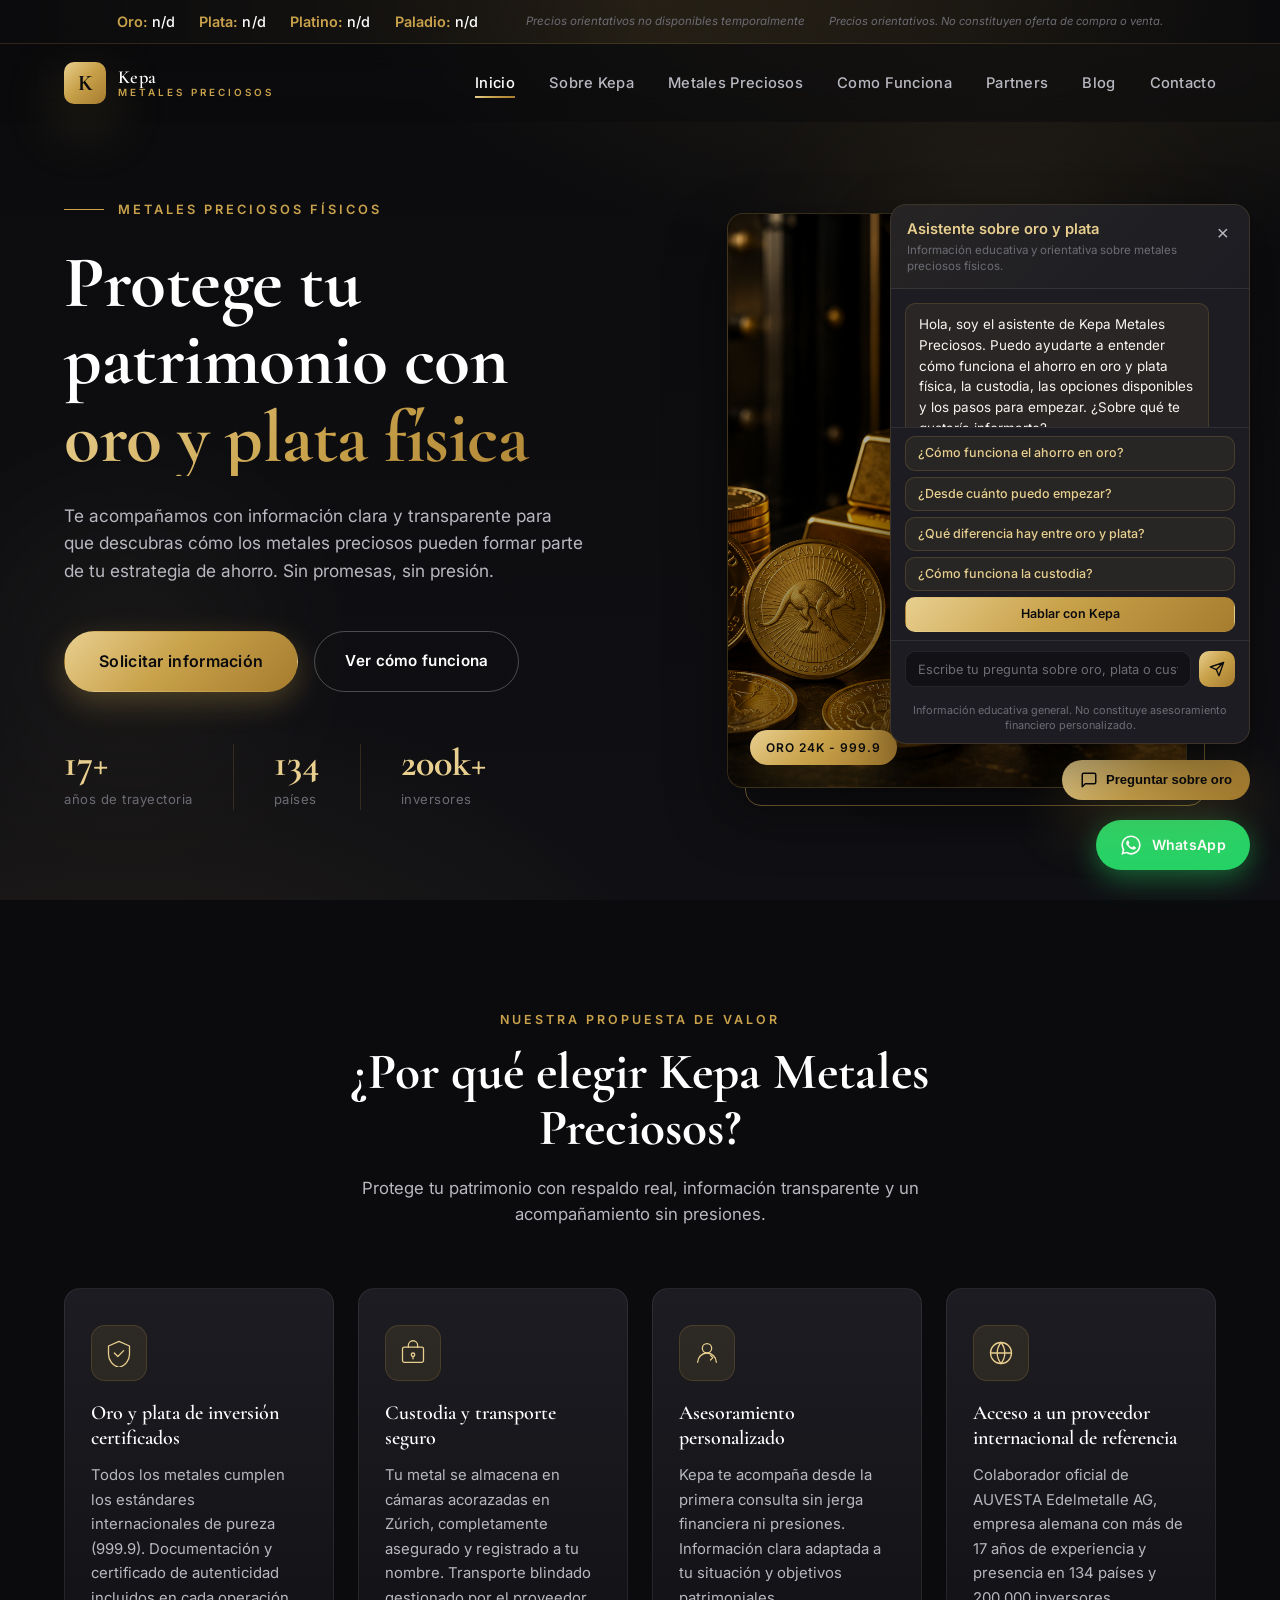
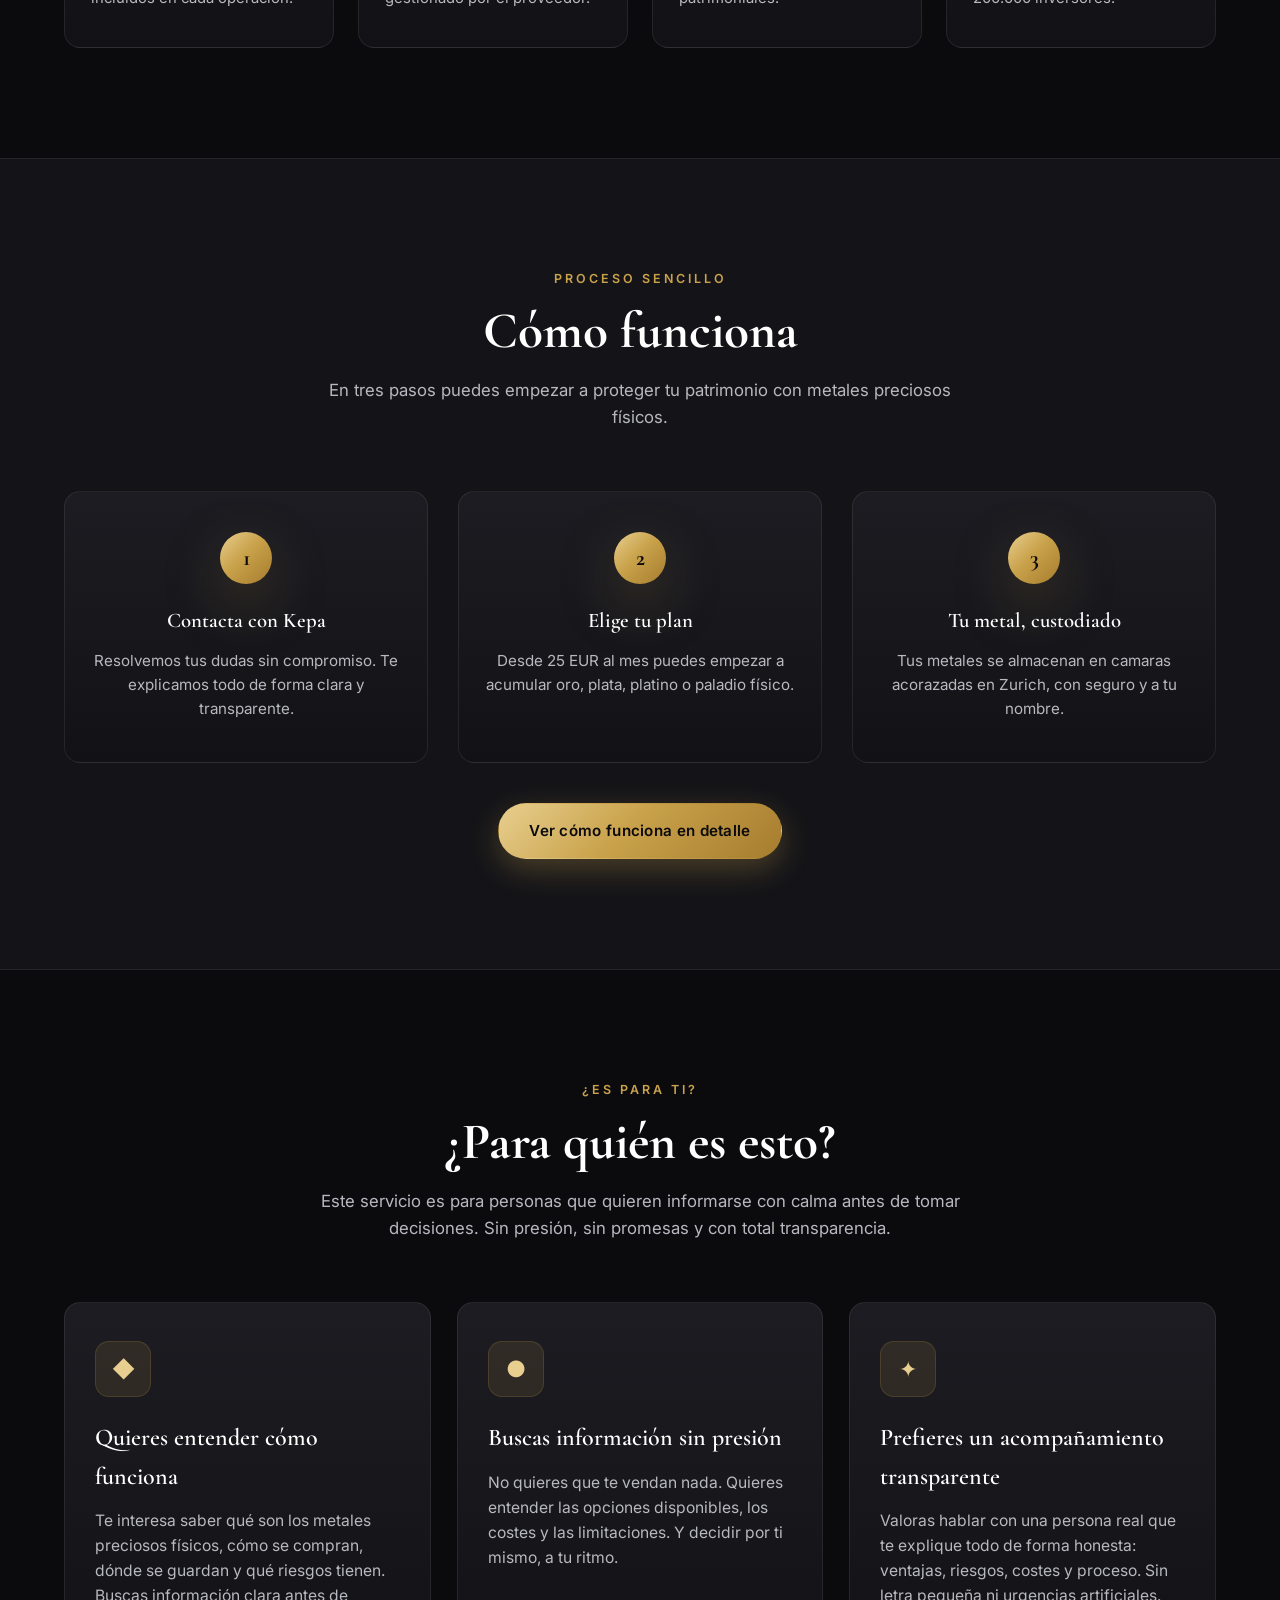
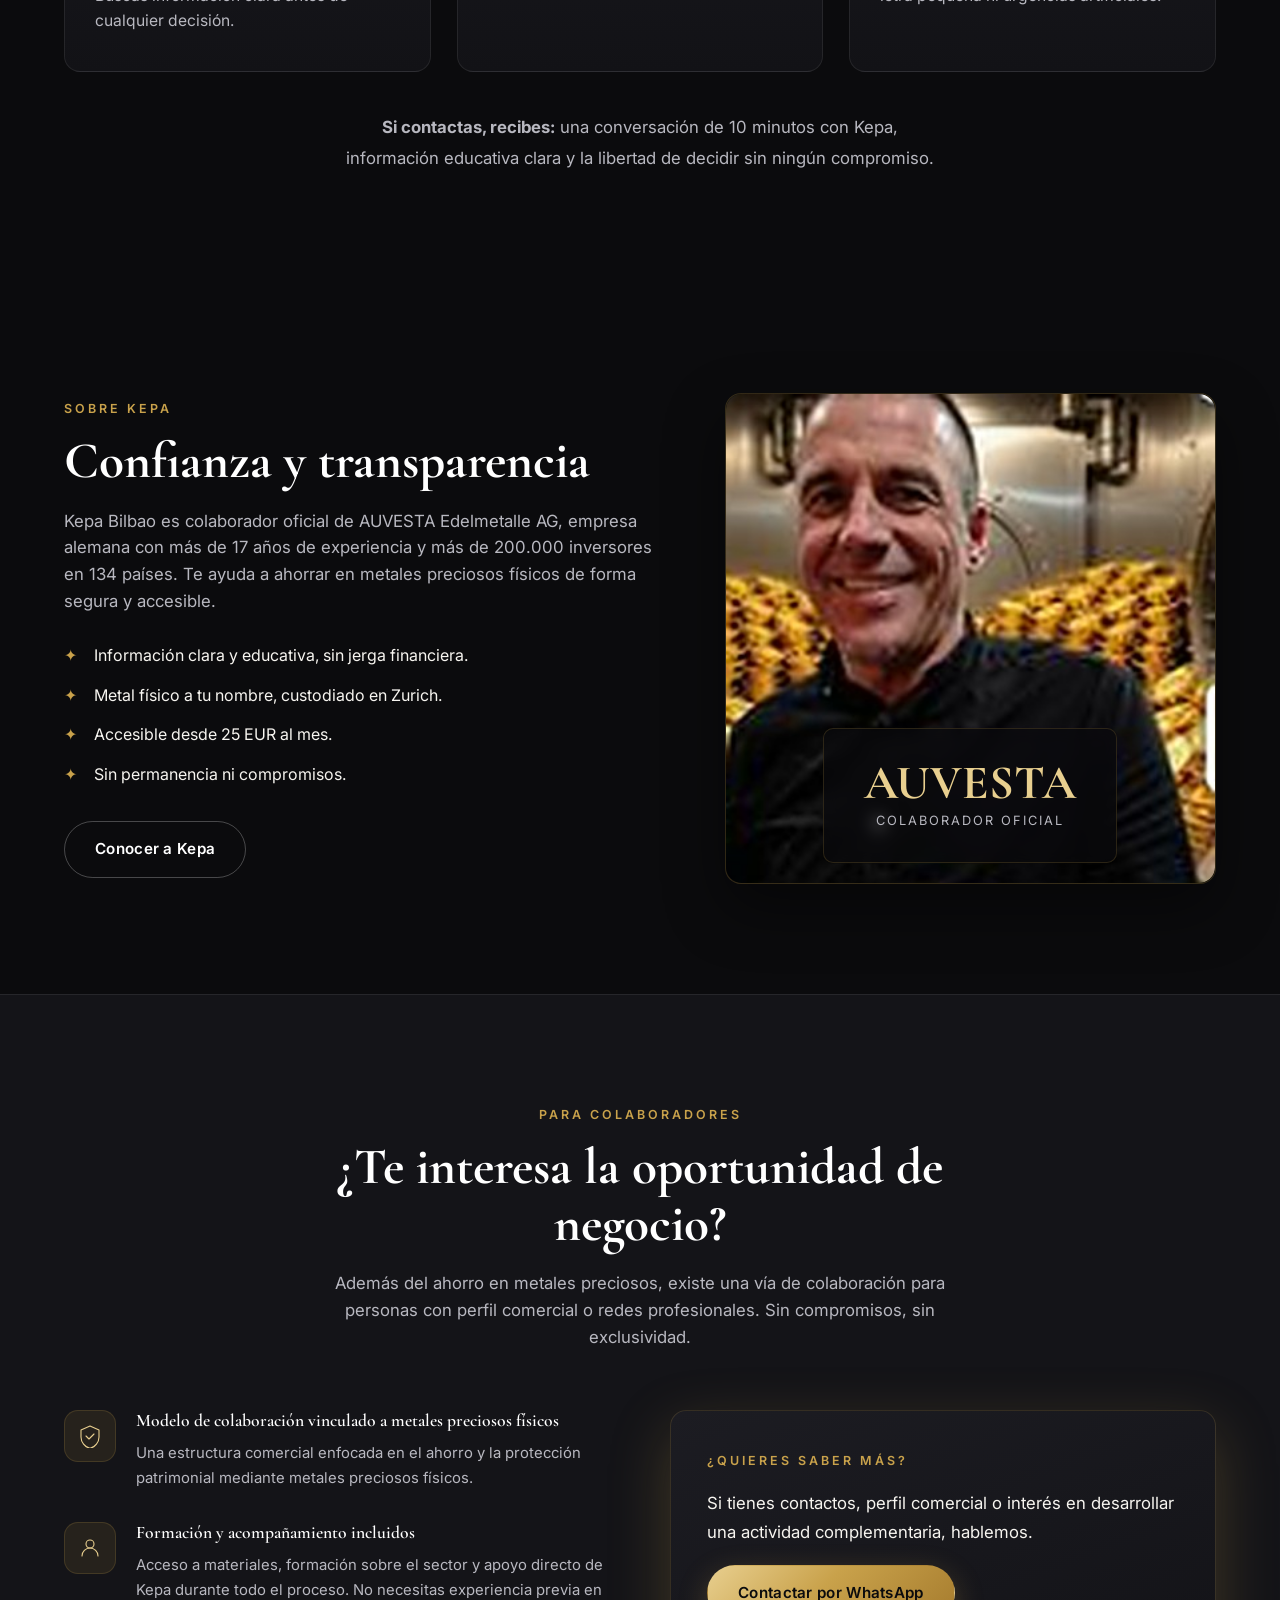
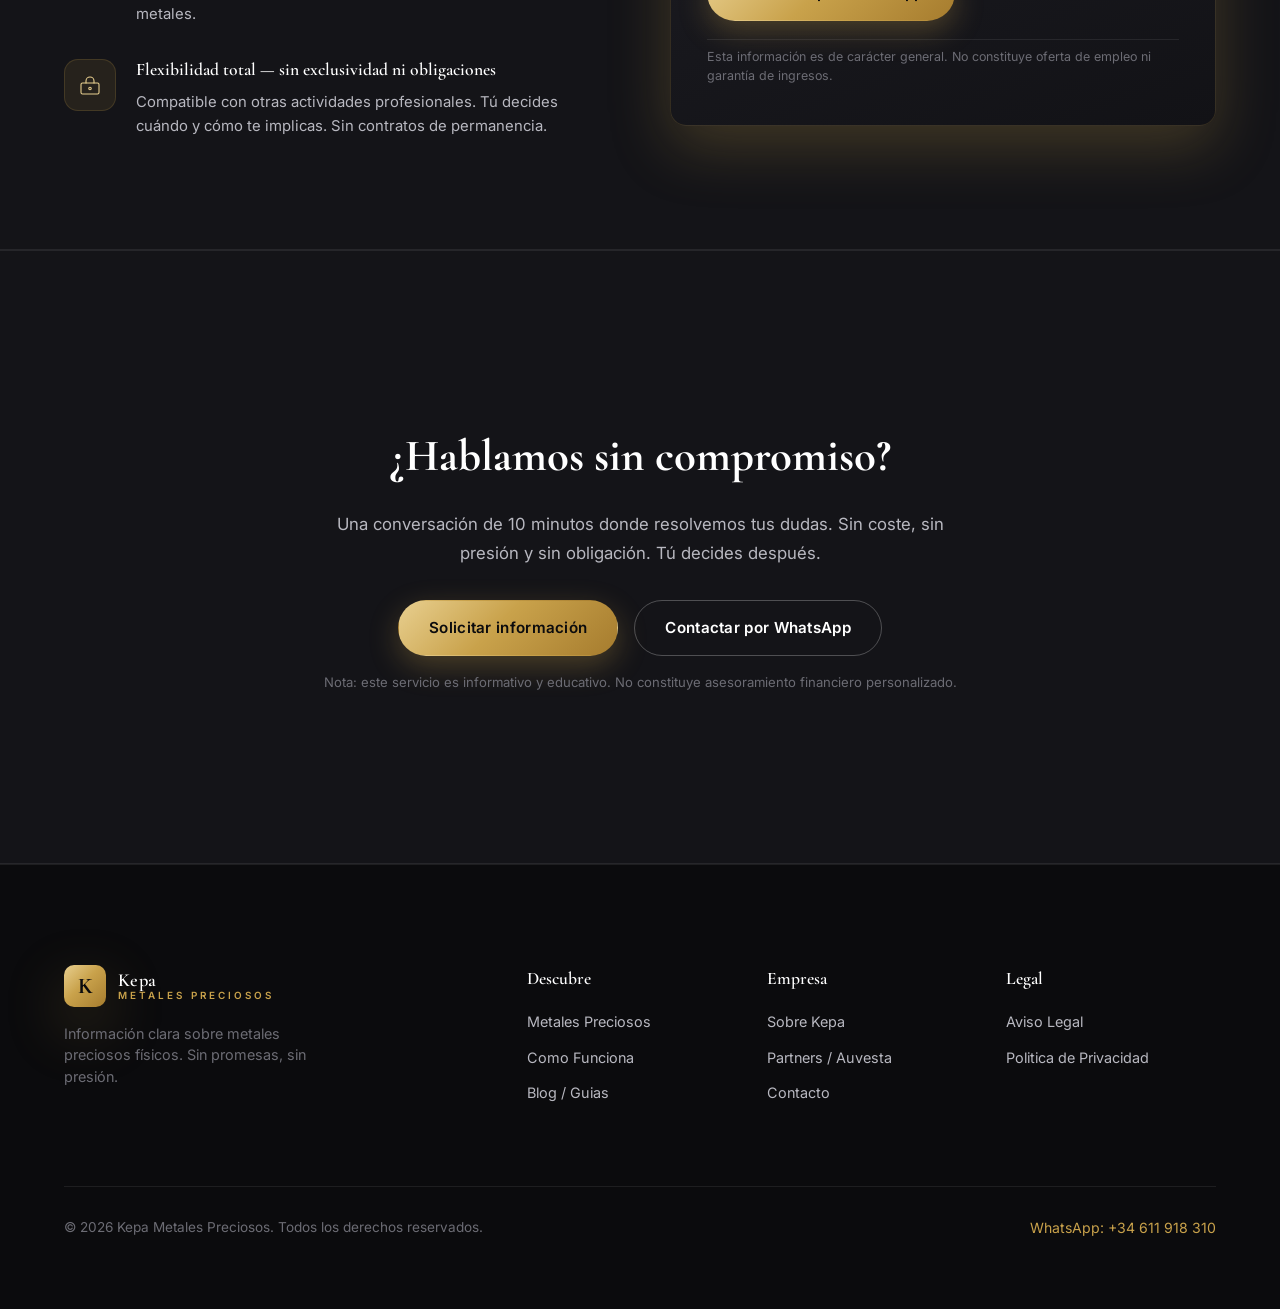
==== commit d2176838: "feat: rediseño completo widget IA para Kepa Metales Preciosos Identidad: - Toggle: 'Preguntar sobre " ====
--- a/frontend/index.html
+++ b/frontend/index.html
@@ -386,22 +386,41 @@
         </div>
     </footer>
 
-    <!-- Widget IA educativa -->
+    <!-- Widget IA — Asistente sobre oro y plata -->
     <div class="ai-chat" id="ai-chat">
-        <button class="ai-chat__toggle" id="ai-chat-toggle" aria-label="Abrir asistente educativo">IA educativa</button>
+        <button class="ai-chat__toggle" id="ai-chat-toggle" aria-label="Abrir asistente sobre metales preciosos">
+            <svg class="ai-chat__toggle-icon" viewBox="0 0 24 24" fill="none" xmlns="http://www.w3.org/2000/svg" width="18" height="18" aria-hidden="true">
+                <path d="M21 15a2 2 0 0 1-2 2H7l-4 4V5a2 2 0 0 1 2-2h14a2 2 0 0 1 2 2z" stroke="currentColor" stroke-width="2" stroke-linejoin="round"/>
+            </svg>
+            <span class="ai-chat__toggle-label">Preguntar sobre oro</span>
+        </button>
         <div class="ai-chat__panel" id="ai-chat-panel" hidden>
             <div class="ai-chat__header">
-                <span class="ai-chat__title">Asistente educativo</span>
-                <button class="ai-chat__close" id="ai-chat-close" aria-label="Cerrar">&times;</button>
-            </div>
-            <p class="ai-chat__disclaimer">Información general. No es asesoramiento financiero.</p>
+                <div class="ai-chat__header-info">
+                    <span class="ai-chat__title">Asistente sobre oro y plata</span>
+                    <span class="ai-chat__subtitle">Información educativa y orientativa sobre metales preciosos físicos.</span>
+                </div>
+                <button class="ai-chat__close" id="ai-chat-close" aria-label="Cerrar asistente">&times;</button>
+            </div>
             <div class="ai-chat__messages" id="ai-chat-messages">
-                <div class="ai-chat__msg ai-chat__msg--bot">Hola, soy el asistente educativo de Kepa Metales Preciosos. Puedo ayudarte con información general sobre oro, plata y metales preciosos.</div>
+                <div class="ai-chat__msg ai-chat__msg--bot">Hola, soy el asistente de Kepa Metales Preciosos. Puedo ayudarte a entender cómo funciona el ahorro en oro y plata física, la custodia, las opciones disponibles y los pasos para empezar. ¿Sobre qué te gustaría informarte?</div>
+            </div>
+            <div class="ai-chat__quick-btns" id="ai-chat-quick-btns" aria-label="Preguntas frecuentes">
+                <button class="ai-chat__quick-btn" type="button">¿Cómo funciona el ahorro en oro?</button>
+                <button class="ai-chat__quick-btn" type="button">¿Desde cuánto puedo empezar?</button>
+                <button class="ai-chat__quick-btn" type="button">¿Qué diferencia hay entre oro y plata?</button>
+                <button class="ai-chat__quick-btn" type="button">¿Cómo funciona la custodia?</button>
+                <a href="https://wa.me/34611918310?text=Hola%20Kepa%2C%20quiero%20hablar%20contigo%20sobre%20metales%20preciosos." class="ai-chat__quick-btn ai-chat__quick-btn--cta" target="_blank" rel="noopener noreferrer">Hablar con Kepa</a>
             </div>
             <form class="ai-chat__form" id="ai-chat-form">
-                <input class="ai-chat__input" id="ai-chat-input" type="text" placeholder="Pregunta sobre oro, plata o metales preciosos..." maxlength="500" required>
-                <button class="ai-chat__send" type="submit">Enviar</button>
+                <input class="ai-chat__input" id="ai-chat-input" type="text" placeholder="Escribe tu pregunta sobre oro, plata o custodia…" maxlength="500" required>
+                <button class="ai-chat__send" type="submit" aria-label="Enviar pregunta">
+                    <svg viewBox="0 0 24 24" fill="none" xmlns="http://www.w3.org/2000/svg" width="16" height="16" aria-hidden="true">
+                        <path d="M22 2L11 13M22 2L15 22l-4-9-9-4 20-7z" stroke="currentColor" stroke-width="2" stroke-linecap="round" stroke-linejoin="round"/>
+                    </svg>
+                </button>
             </form>
+            <p class="ai-chat__disclaimer">Información educativa general. No constituye asesoramiento financiero personalizado.</p>
         </div>
     </div>
 
--- a/frontend/style.css
+++ b/frontend/style.css
@@ -1614,25 +1614,26 @@
 }
 
 /* -------------------------------------------------------------
-   17. Widget IA educativa
+   17. Widget IA — Asistente sobre oro y plata
 ------------------------------------------------------------- */
 .ai-chat {
     position: fixed;
-    bottom: 100px;   /* por encima del botón WhatsApp */
+    bottom: 100px;
     right: 30px;
     left: auto;
     z-index: 9999;
     font-family: var(--font-body);
 }
 
+/* Botón flotante toggle */
 .ai-chat__toggle {
     display: inline-flex;
     align-items: center;
     gap: 8px;
-    padding: 12px 20px;
+    padding: 11px 18px;
     background: var(--gold-gradient);
     color: var(--black);
-    font-size: 0.85rem;
+    font-size: 0.82rem;
     font-weight: 600;
     border: none;
     border-radius: 100px;
@@ -1647,13 +1648,22 @@
     box-shadow: 0 14px 36px rgba(201, 162, 75, 0.5);
 }
 
+.ai-chat__toggle-icon {
+    flex-shrink: 0;
+}
+
+.ai-chat__toggle-label {
+    line-height: 1;
+}
+
+/* Panel desplegable */
 .ai-chat__panel {
     position: absolute;
     bottom: 56px;
     right: 0;
     left: auto;
-    width: 340px;
-    max-height: 480px;
+    width: 360px;
+    max-height: 540px;
     background: var(--black-elevated);
     border: 1px solid var(--border);
     border-radius: var(--radius);
@@ -1663,53 +1673,69 @@
     overflow: hidden;
 }
 
+/* Cabecera del panel */
 .ai-chat__header {
     display: flex;
-    align-items: center;
+    align-items: flex-start;
     justify-content: space-between;
-    padding: 14px 16px;
+    gap: 12px;
+    padding: 16px 16px 14px;
     border-bottom: 1px solid var(--border-soft);
+    background: linear-gradient(135deg, rgba(201,162,75,0.06), transparent);
+}
+
+.ai-chat__header-info {
+    display: flex;
+    flex-direction: column;
+    gap: 3px;
 }
 
 .ai-chat__title {
-    font-size: 0.9rem;
+    font-size: 0.92rem;
     font-weight: 600;
-    color: var(--gold);
+    color: var(--gold-light);
+    line-height: 1.2;
+}
+
+.ai-chat__subtitle {
+    font-size: 0.72rem;
+    color: var(--gray-dark);
+    line-height: 1.4;
 }
 
 .ai-chat__close {
     background: none;
     border: none;
     color: var(--gray);
-    font-size: 1.4rem;
+    font-size: 1.3rem;
     cursor: pointer;
     line-height: 1;
-}
-
-.ai-chat__disclaimer {
-    padding: 8px 16px;
-    font-size: 0.7rem;
-    color: var(--gray-dark);
-    text-align: center;
-    border-bottom: 1px solid var(--border-soft);
-}
-
+    flex-shrink: 0;
+    padding: 2px 4px;
+    transition: color 0.2s var(--ease);
+}
+
+.ai-chat__close:hover {
+    color: var(--white);
+}
+
+/* Área de mensajes */
 .ai-chat__messages {
     flex: 1;
     overflow-y: auto;
-    padding: 14px 16px;
+    padding: 14px 14px 8px;
     display: flex;
     flex-direction: column;
-    gap: 12px;
-    max-height: 300px;
+    gap: 10px;
+    max-height: 220px;
 }
 
 .ai-chat__msg {
-    padding: 10px 14px;
+    padding: 10px 13px;
     border-radius: var(--radius-sm);
-    font-size: 0.85rem;
-    line-height: 1.5;
-    max-width: 90%;
+    font-size: 0.84rem;
+    line-height: 1.55;
+    max-width: 92%;
 }
 
 .ai-chat__msg--bot {
@@ -1726,18 +1752,68 @@
     align-self: flex-end;
 }
 
+/* Botones rápidos */
+.ai-chat__quick-btns {
+    display: flex;
+    flex-direction: column;
+    gap: 6px;
+    padding: 8px 14px;
+    border-top: 1px solid var(--border-soft);
+}
+
+.ai-chat__quick-btn {
+    display: block;
+    width: 100%;
+    padding: 8px 12px;
+    font-family: var(--font-body);
+    font-size: 0.78rem;
+    font-weight: 500;
+    color: var(--gold-light);
+    background: rgba(201, 162, 75, 0.07);
+    border: 1px solid rgba(201, 162, 75, 0.2);
+    border-radius: var(--radius-sm);
+    cursor: pointer;
+    text-align: left;
+    text-decoration: none;
+    transition: background 0.25s var(--ease), border-color 0.25s var(--ease), color 0.25s var(--ease);
+    line-height: 1.3;
+}
+
+.ai-chat__quick-btn:hover {
+    background: rgba(201, 162, 75, 0.14);
+    border-color: var(--gold);
+    color: var(--white);
+}
+
+/* Botón "Hablar con Kepa" — destaca en dorado sólido */
+.ai-chat__quick-btn--cta {
+    background: var(--gold-gradient);
+    color: var(--black);
+    border-color: transparent;
+    font-weight: 600;
+    text-align: center;
+}
+
+.ai-chat__quick-btn--cta:hover {
+    opacity: 0.88;
+    color: var(--black);
+    background: var(--gold-gradient);
+    border-color: transparent;
+}
+
+/* Formulario de texto */
 .ai-chat__form {
     display: flex;
     gap: 8px;
-    padding: 12px 14px;
+    padding: 10px 14px;
     border-top: 1px solid var(--border-soft);
 }
 
 .ai-chat__input {
     flex: 1;
-    padding: 10px 12px;
+    padding: 9px 12px;
     font-family: var(--font-body);
-    font-size: 0.85rem;
+    font-size: 0.83rem;
     color: var(--white);
     background: var(--surface);
     border: 1px solid var(--border-soft);
@@ -1745,26 +1821,43 @@
     outline: none;
 }
 
+.ai-chat__input::placeholder {
+    color: var(--gray-dark);
+    font-size: 0.8rem;
+}
+
 .ai-chat__input:focus {
     border-color: var(--gold);
 }
 
 .ai-chat__send {
-    padding: 10px 16px;
+    display: grid;
+    place-items: center;
+    width: 36px;
+    height: 36px;
+    flex-shrink: 0;
     background: var(--gold-gradient);
     color: var(--black);
-    font-size: 0.82rem;
-    font-weight: 600;
     border: none;
     border-radius: var(--radius-sm);
     cursor: pointer;
-    transition: transform 0.2s var(--ease);
+    transition: transform 0.2s var(--ease), opacity 0.2s var(--ease);
 }
 
 .ai-chat__send:hover {
-    transform: scale(1.05);
-}
-
+    transform: scale(1.08);
+}
+
+/* Disclaimer al fondo del panel */
+.ai-chat__disclaimer {
+    padding: 6px 14px 10px;
+    font-size: 0.68rem;
+    color: var(--gray-dark);
+    text-align: center;
+    line-height: 1.4;
+}
+
+/* Responsive móvil */
 @media (max-width: 720px) {
     .ai-chat {
         bottom: 88px;
@@ -1777,7 +1870,7 @@
     }
     .ai-chat__panel {
         width: calc(100vw - 32px);
-        max-height: 400px;
+        max-height: 460px;
         right: 0;
         left: auto;
     }
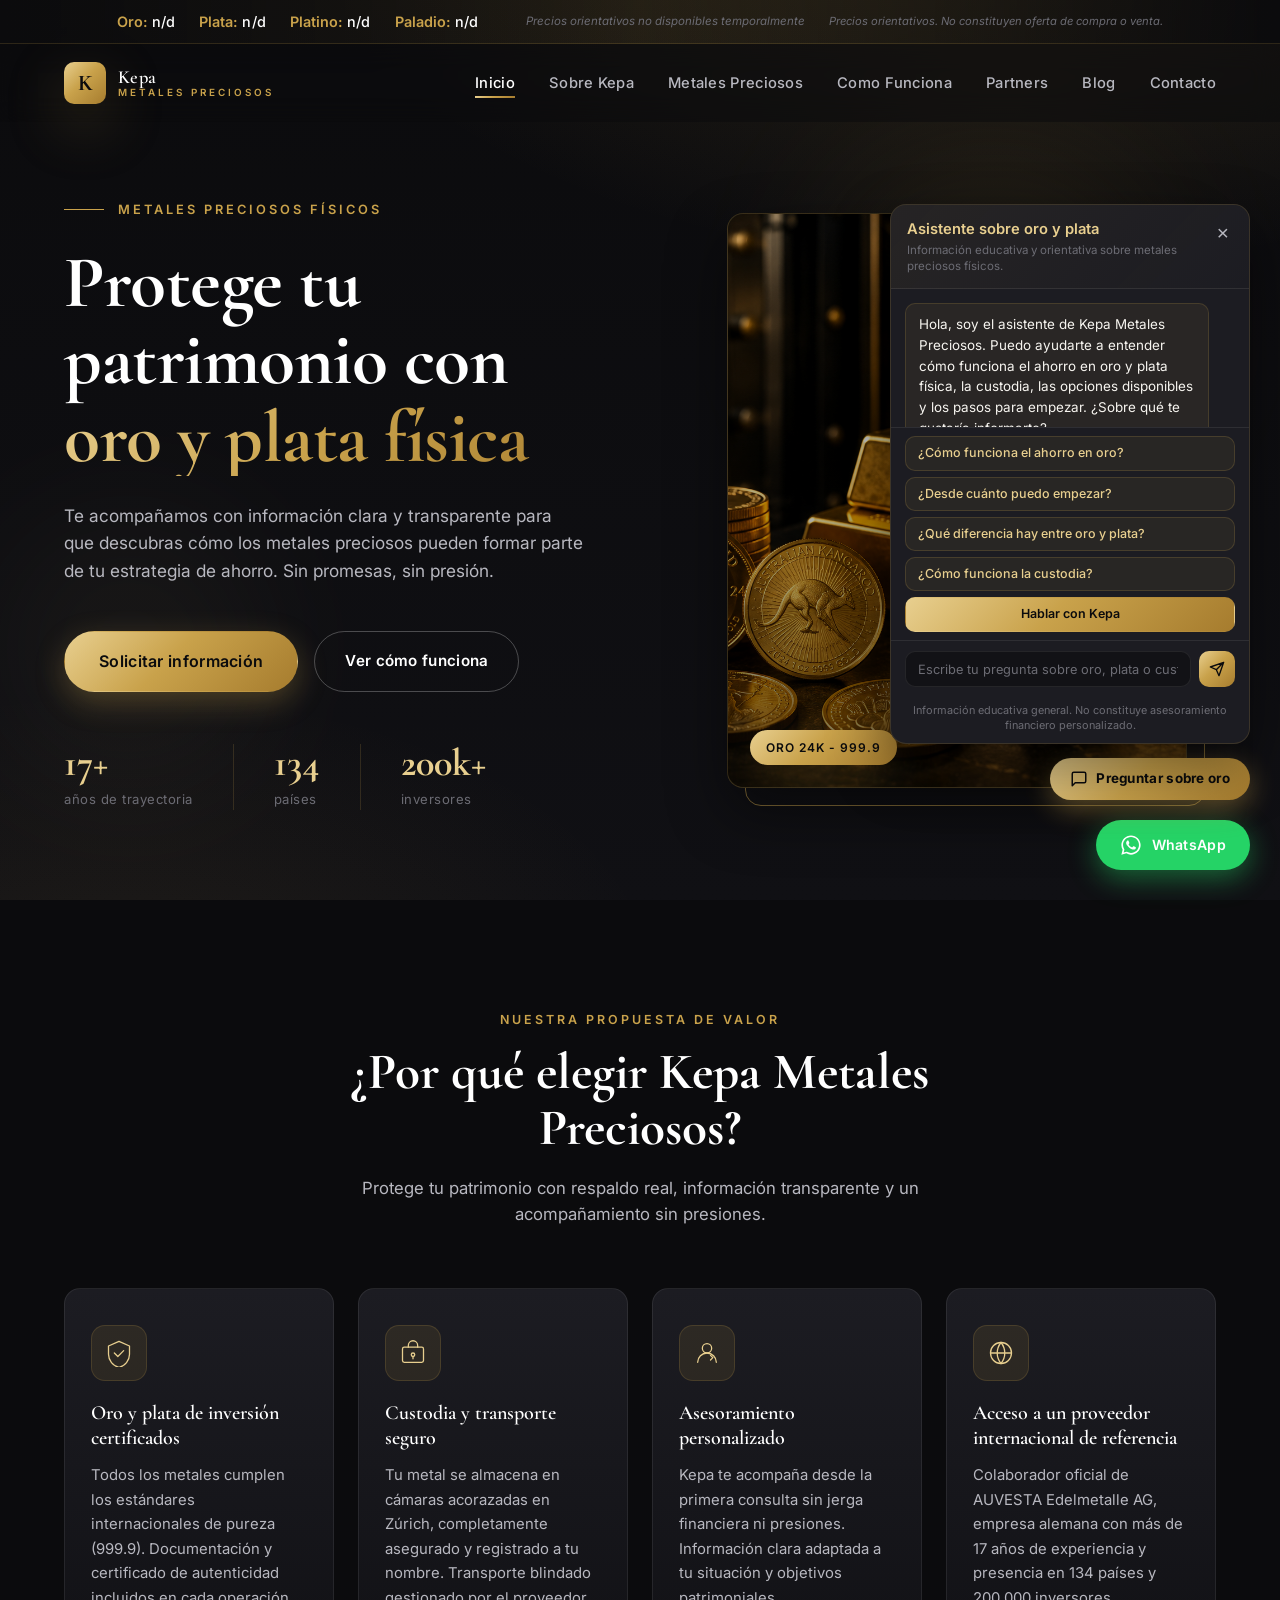
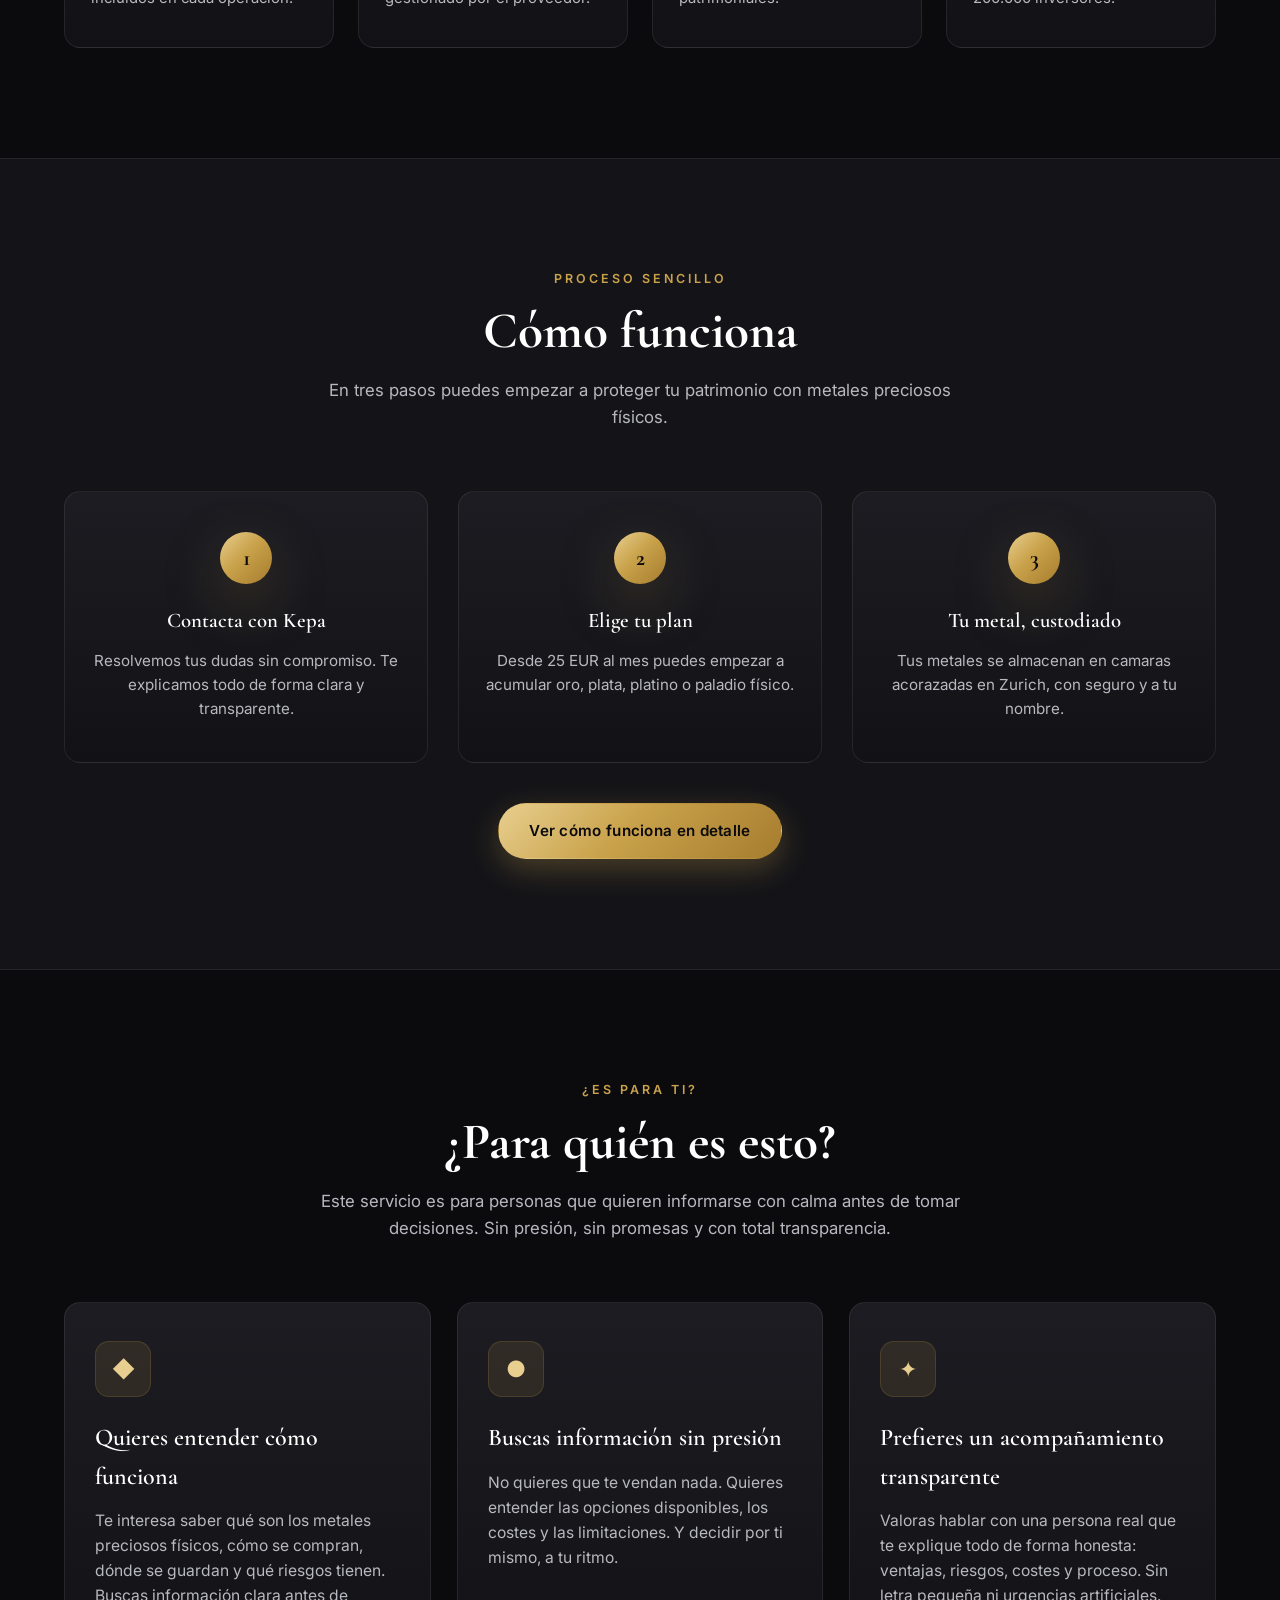
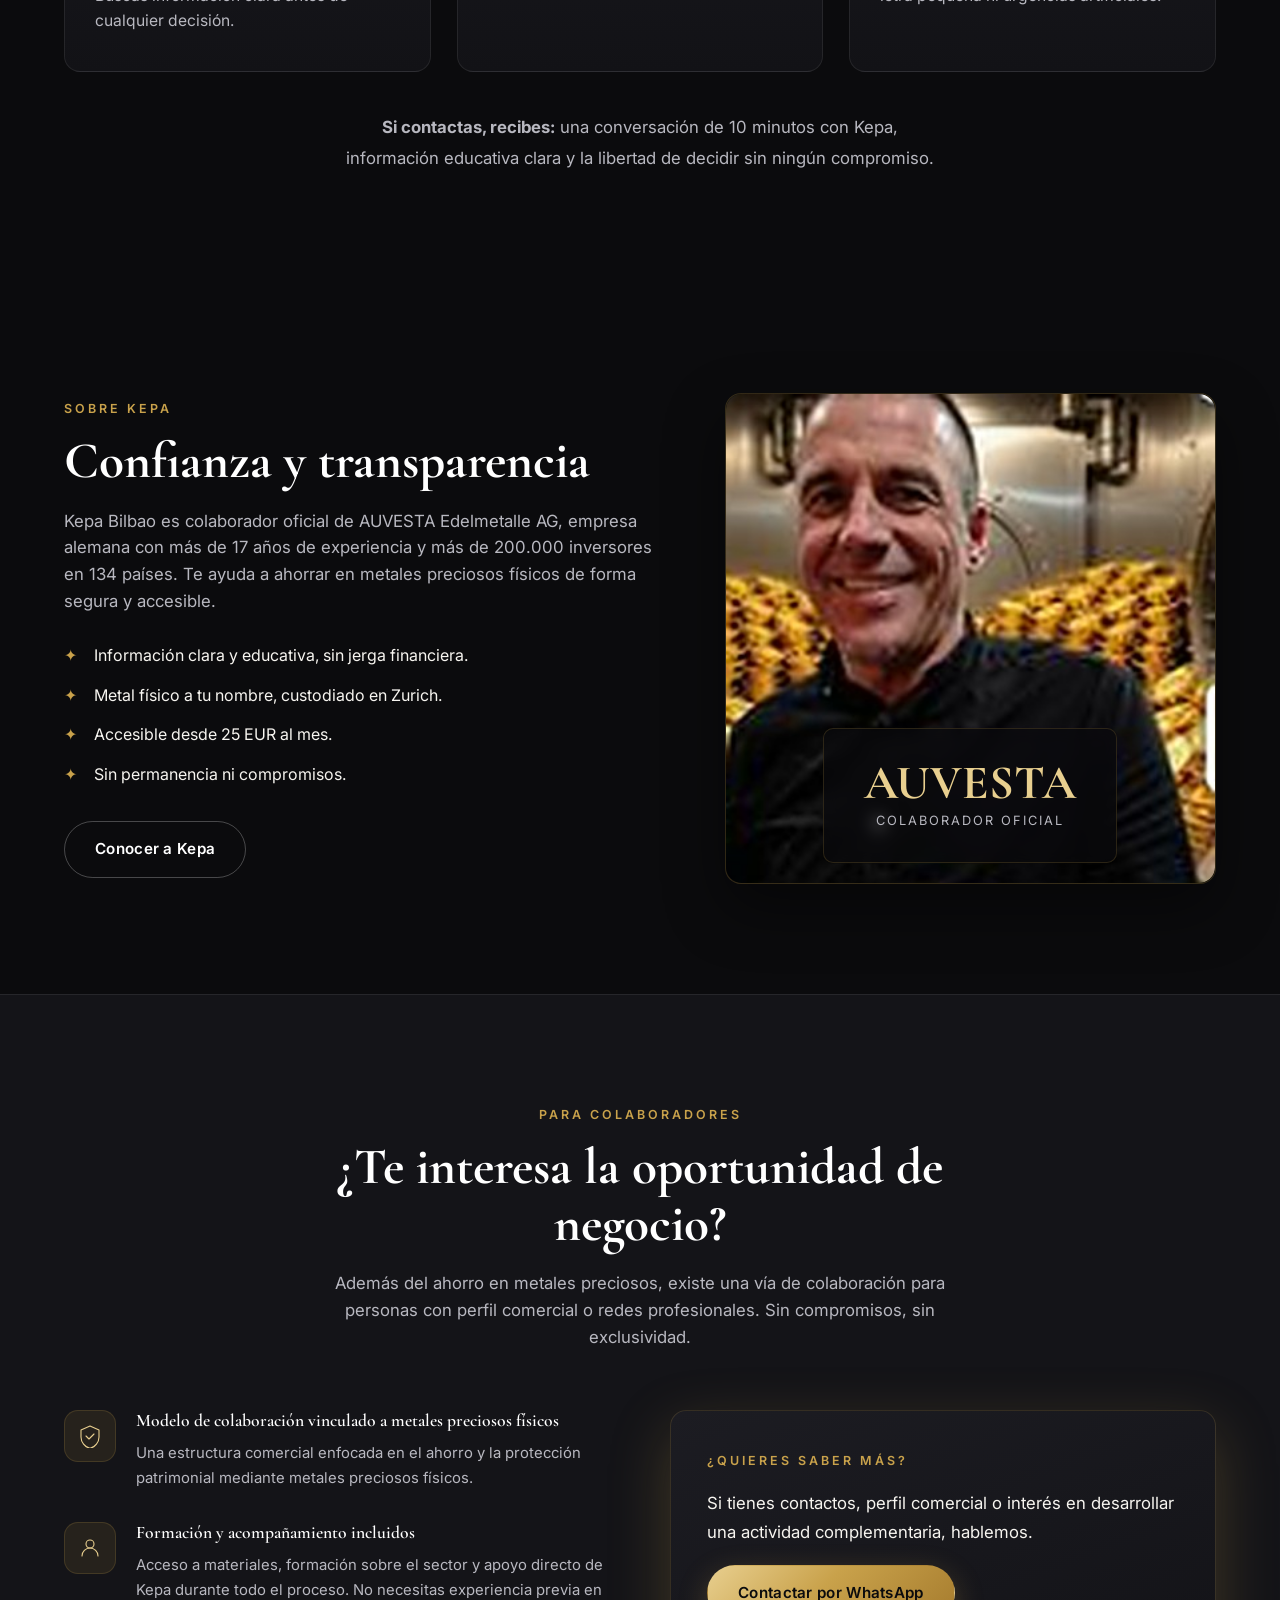
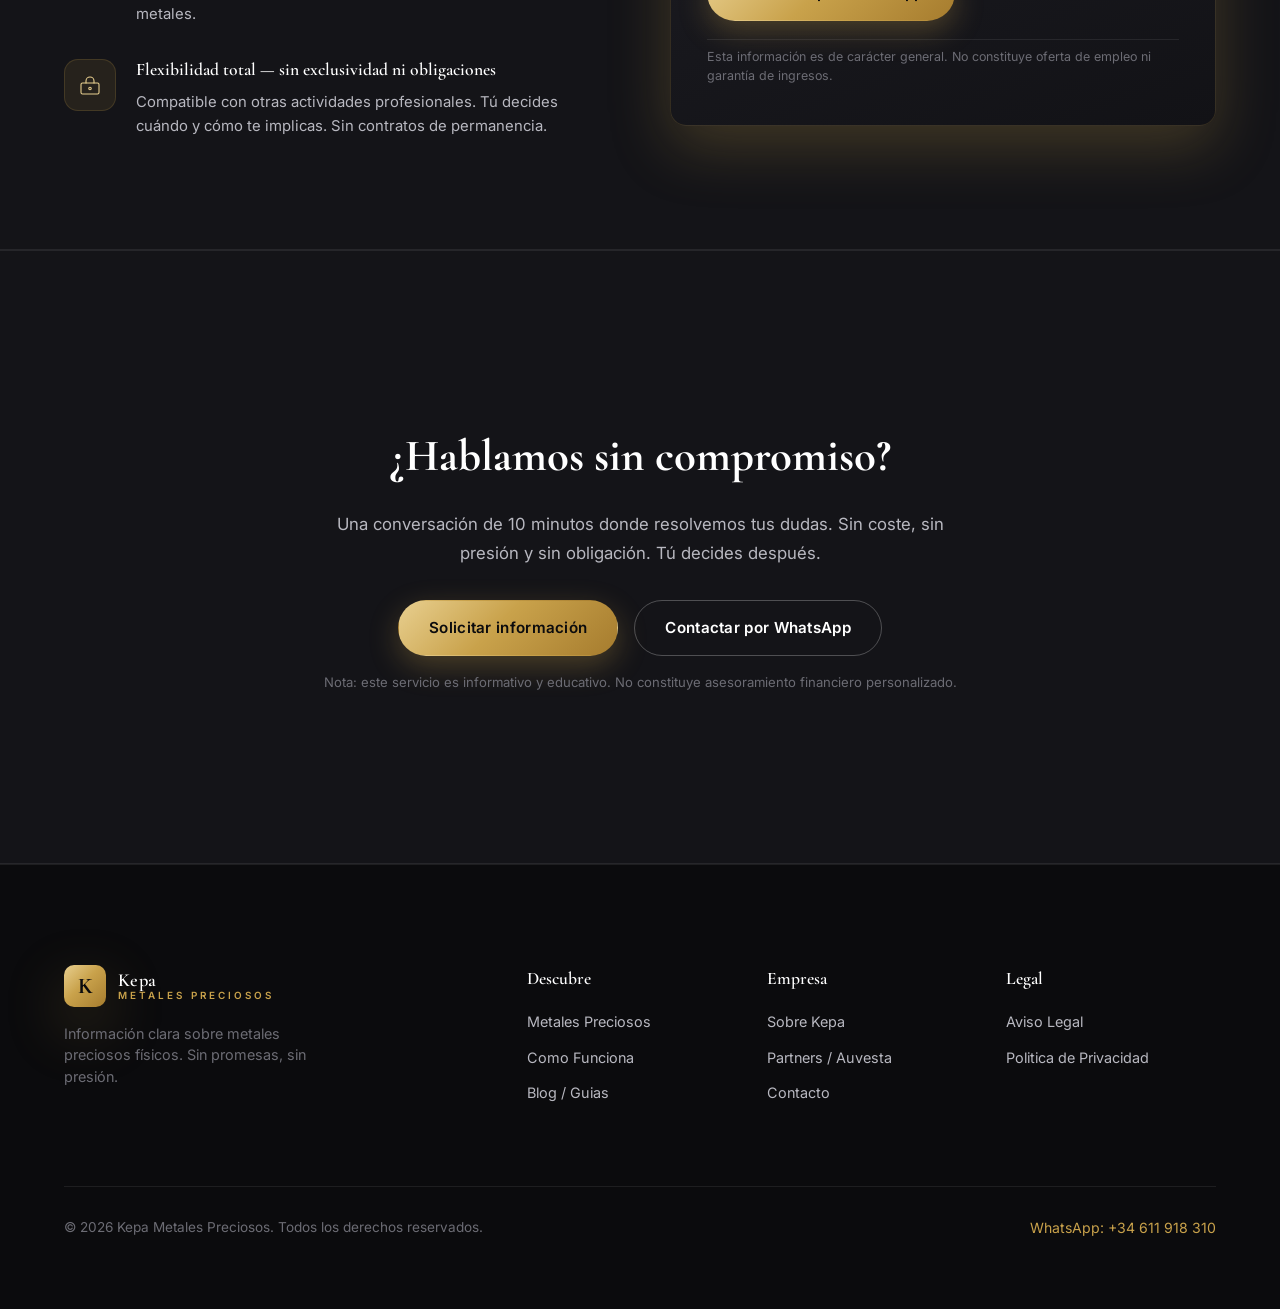
==== commit 459645b3: "hotfix: fuerza estilo del botón IA y refresca CSS" ====
--- a/frontend/index.html
+++ b/frontend/index.html
@@ -20,7 +20,7 @@
     <link rel="preconnect" href="https://fonts.googleapis.com">
     <link rel="preconnect" href="https://fonts.gstatic.com" crossorigin>
     <link href="https://fonts.googleapis.com/css2?family=Cormorant+Garamond:wght@500;600;700&family=Inter:wght@300;400;500;600&display=swap" rel="stylesheet">
-    <link rel="stylesheet" href="style.css">
+    <link rel="stylesheet" href="style.css?v=20260709-ai-toggle">
 </head>
 <body>
     <!-- Ticker de precios orientativos -->
@@ -388,7 +388,7 @@
 
     <!-- Widget IA — Asistente sobre oro y plata -->
     <div class="ai-chat" id="ai-chat">
-        <button class="ai-chat__toggle" id="ai-chat-toggle" aria-label="Abrir asistente sobre metales preciosos">
+        <button class="ai-chat__toggle" id="ai-chat-toggle" aria-label="Abrir asistente sobre metales preciosos" style="appearance:none;-webkit-appearance:none;background:linear-gradient(135deg,#e8cf8f 0%,#c9a24b 45%,#a67c2e 100%);background-color:#c9a24b;color:#0b0b0d;border:0;border-radius:999px;padding:12px 20px;font-weight:700;box-shadow:0 8px 28px rgba(201,162,75,.45);display:inline-flex;align-items:center;gap:8px;white-space:nowrap;">
             <svg class="ai-chat__toggle-icon" viewBox="0 0 24 24" fill="none" xmlns="http://www.w3.org/2000/svg" width="18" height="18" aria-hidden="true">
                 <path d="M21 15a2 2 0 0 1-2 2H7l-4 4V5a2 2 0 0 1 2-2h14a2 2 0 0 1 2 2z" stroke="currentColor" stroke-width="2" stroke-linejoin="round"/>
             </svg>
--- a/frontend/style.css
+++ b/frontend/style.css
@@ -1625,34 +1625,56 @@
     font-family: var(--font-body);
 }
 
-/* Botón flotante toggle */
+/* Botón flotante toggle — reset completo + estilo premium */
 .ai-chat__toggle {
+    /* Reset de estilos nativos del navegador */
+    -webkit-appearance: none;
+    -moz-appearance: none;
+    appearance: none;
+    outline: none;
+
     display: inline-flex;
     align-items: center;
     gap: 8px;
-    padding: 11px 18px;
-    background: var(--gold-gradient);
-    color: var(--black);
-    font-size: 0.82rem;
-    font-weight: 600;
+    padding: 12px 20px;
+
+    /* Fondo: degradado dorado sobre negro oscuro como fallback */
+    background: linear-gradient(135deg, #e8cf8f 0%, #c9a24b 45%, #a67c2e 100%);
+    background-color: #c9a24b; /* fallback sólido por si falla el gradient */
+
+    /* Texto e icono en negro sobre dorado */
+    color: #0b0b0d;
+
+    font-family: var(--font-body);
+    font-size: 0.84rem;
+    font-weight: 700;
+    letter-spacing: 0.3px;
+    line-height: 1;
+    white-space: nowrap;
+    text-decoration: none;
+
     border: none;
     border-radius: 100px;
     cursor: pointer;
-    box-shadow: var(--shadow-gold);
-    white-space: nowrap;
-    transition: transform 0.3s var(--ease), box-shadow 0.3s var(--ease);
-}
-
-.ai-chat__toggle:hover {
+    box-shadow: 0 8px 28px rgba(201, 162, 75, 0.45);
+    transition: transform 0.3s cubic-bezier(0.16, 1, 0.3, 1),
+                box-shadow 0.3s cubic-bezier(0.16, 1, 0.3, 1);
+}
+
+.ai-chat__toggle:hover,
+.ai-chat__toggle:focus-visible {
     transform: translateY(-3px);
-    box-shadow: 0 14px 36px rgba(201, 162, 75, 0.5);
+    box-shadow: 0 14px 36px rgba(201, 162, 75, 0.6);
+    outline: none;
 }
 
 .ai-chat__toggle-icon {
     flex-shrink: 0;
+    color: #0b0b0d; /* negro explícito — no hereda currentColor mal */
 }
 
 .ai-chat__toggle-label {
+    color: #0b0b0d;
     line-height: 1;
 }
 
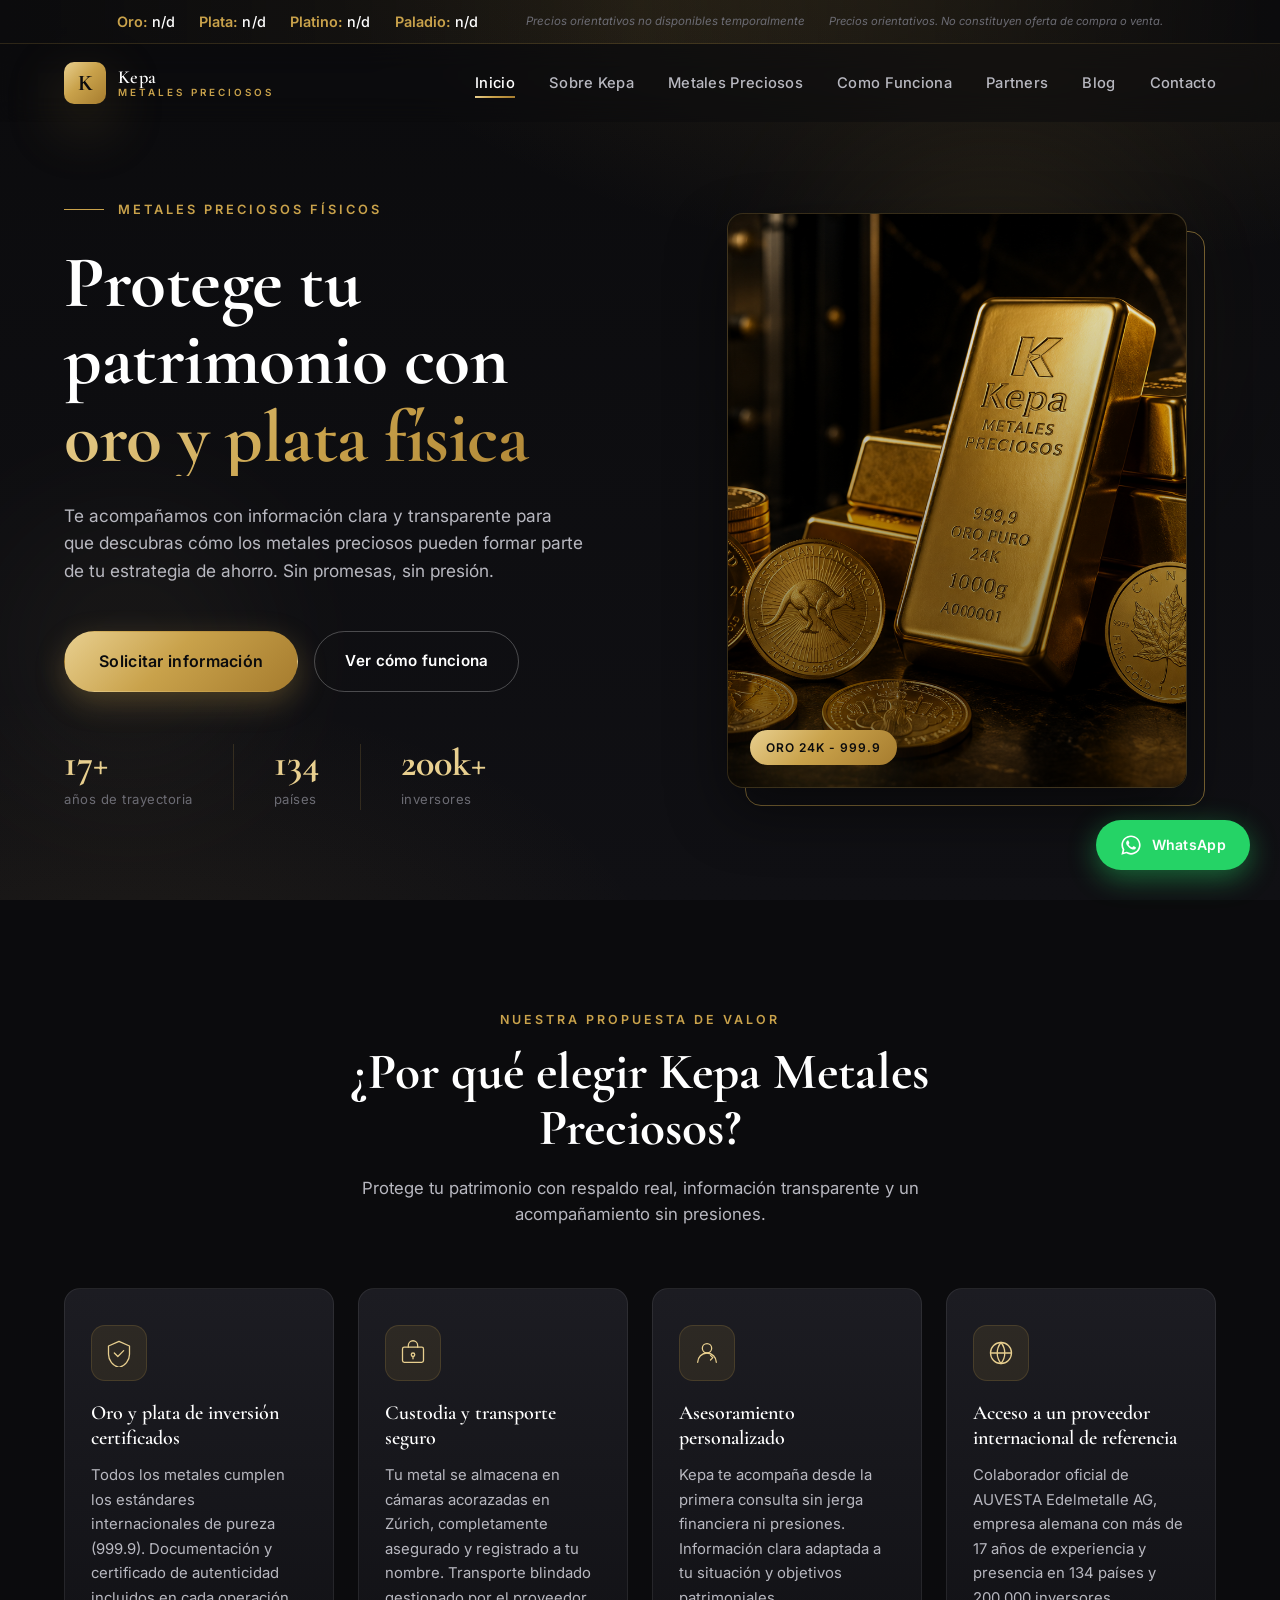
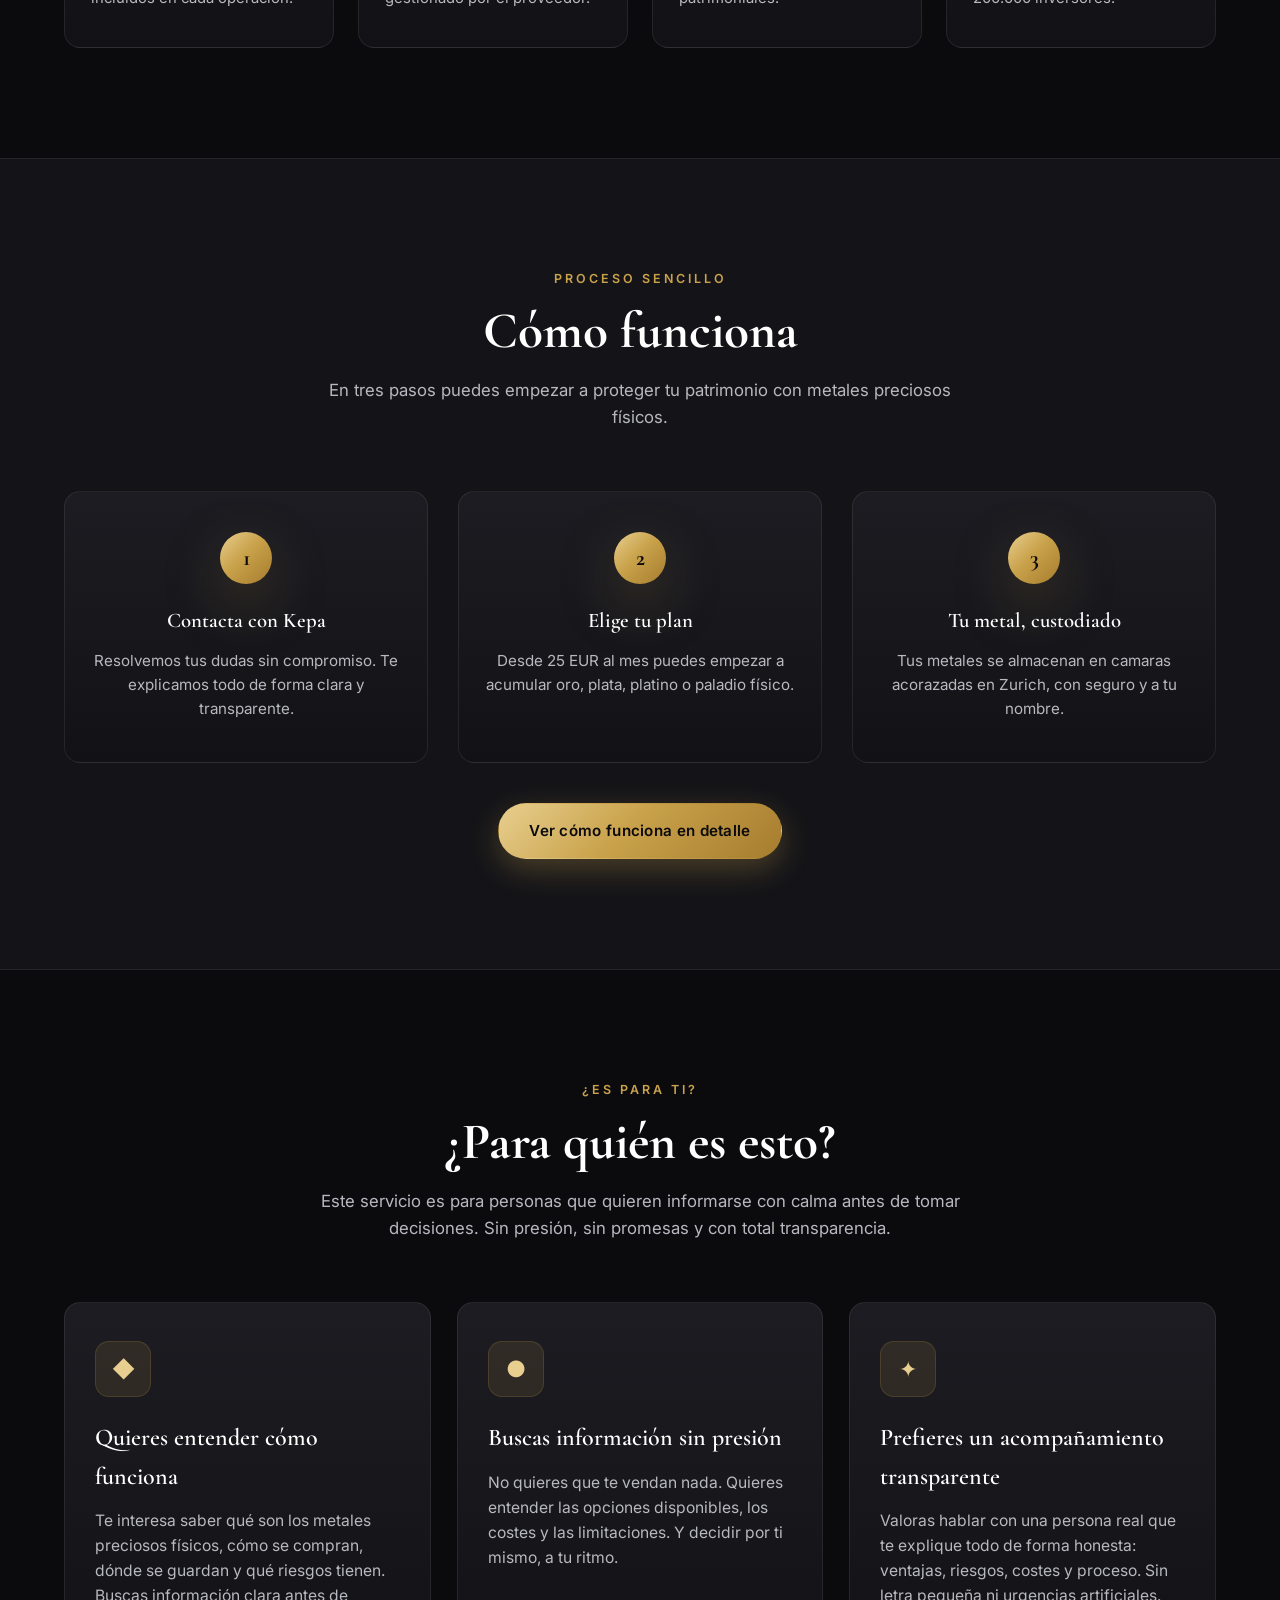
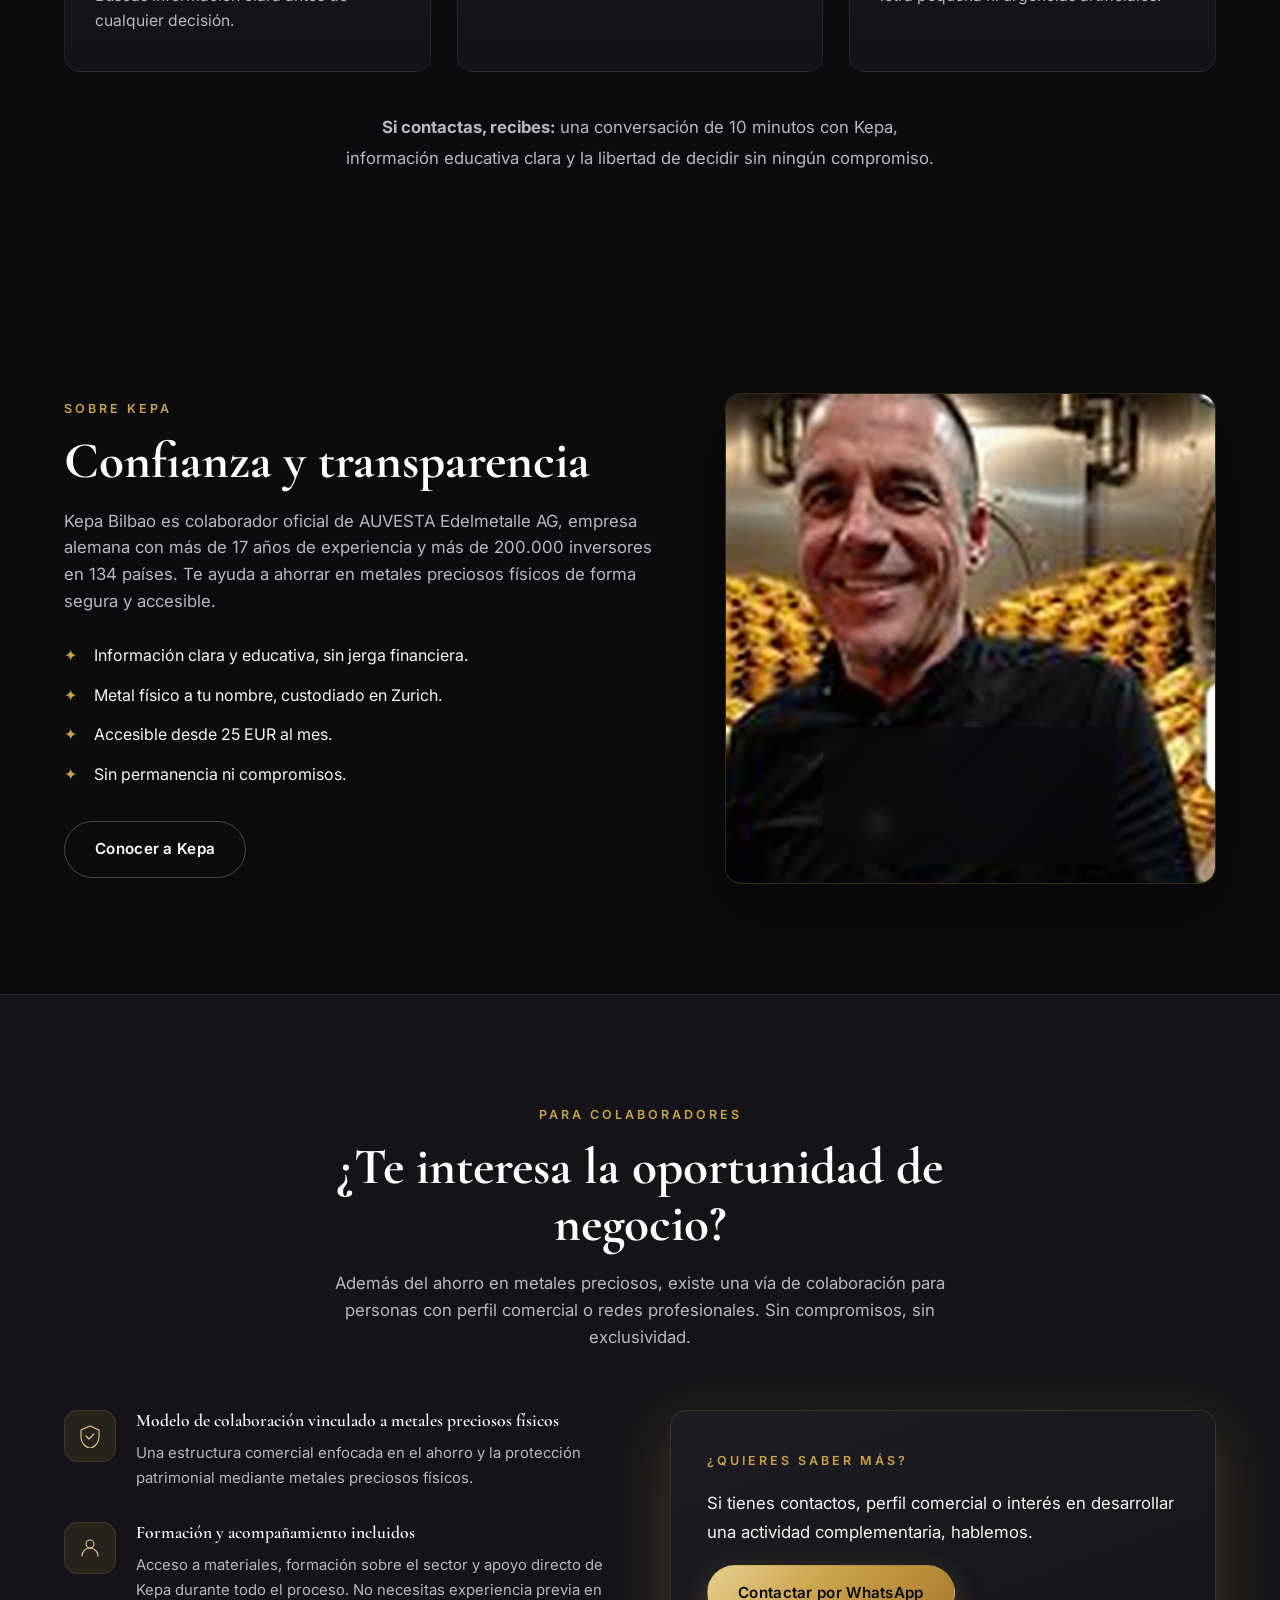
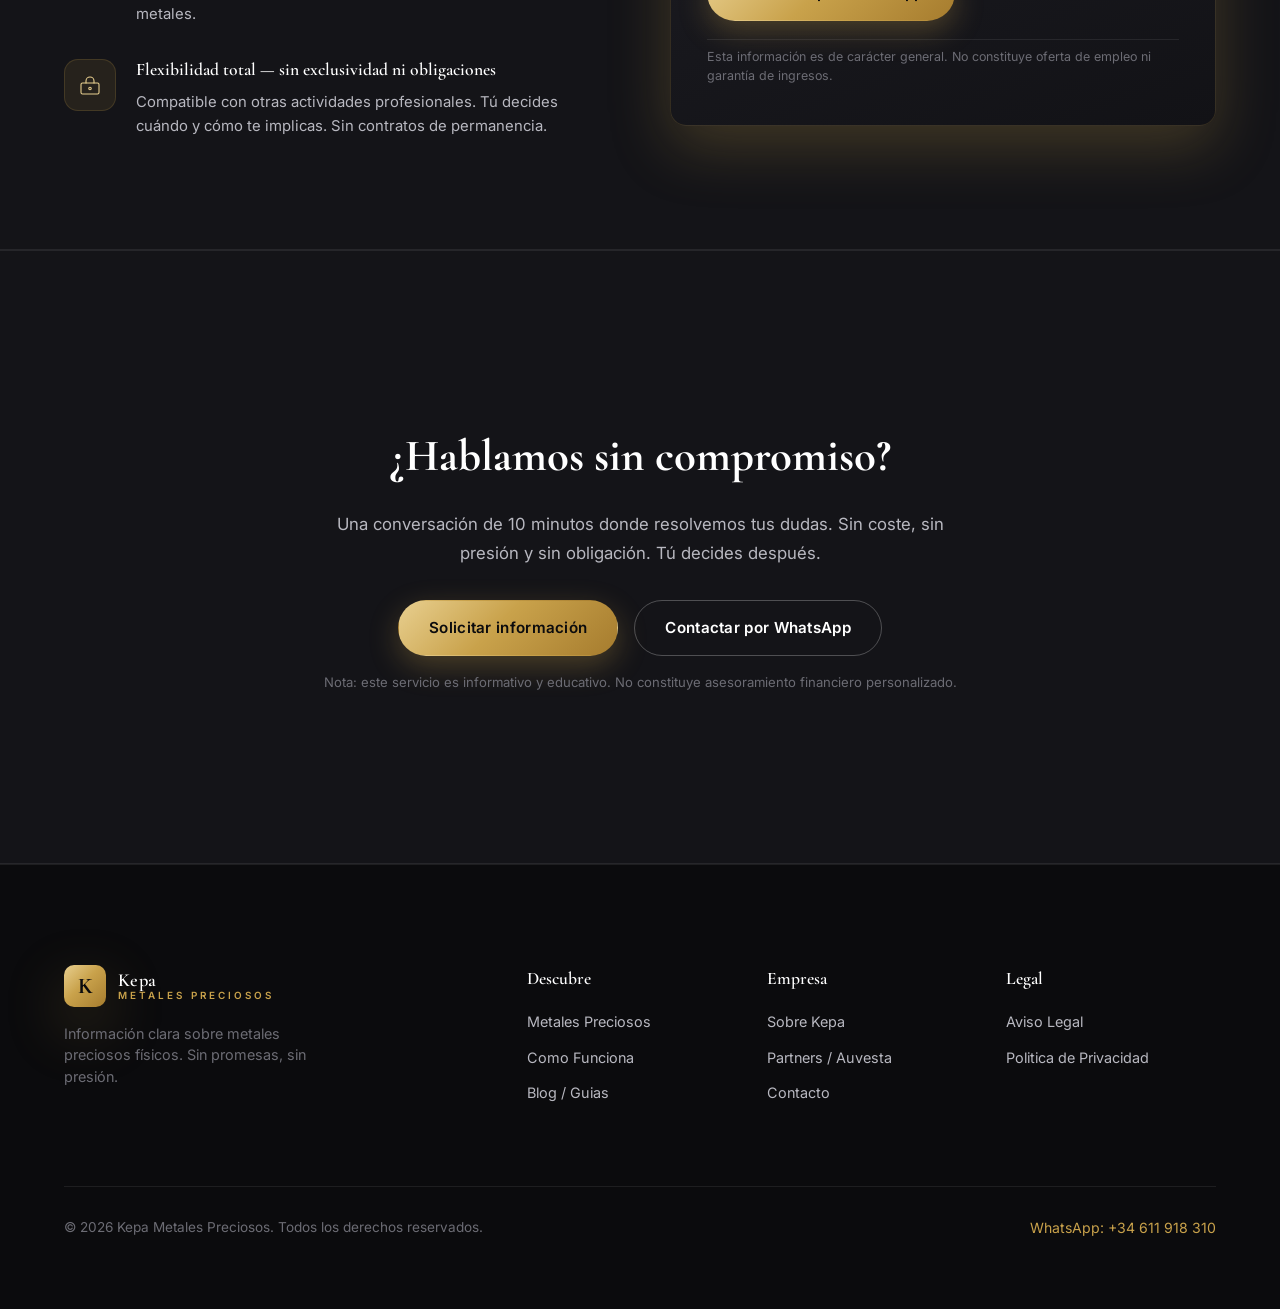
==== commit 334615a2: "hotfix: desactiva temporalmente widget IA" ====
--- a/frontend/index.html
+++ b/frontend/index.html
@@ -387,7 +387,7 @@
     </footer>
 
     <!-- Widget IA — Asistente sobre oro y plata -->
-    <div class="ai-chat" id="ai-chat">
+    <div class="ai-chat" id="ai-chat" hidden>
         <button class="ai-chat__toggle" id="ai-chat-toggle" aria-label="Abrir asistente sobre metales preciosos" style="appearance:none;-webkit-appearance:none;background:linear-gradient(135deg,#e8cf8f 0%,#c9a24b 45%,#a67c2e 100%);background-color:#c9a24b;color:#0b0b0d;border:0;border-radius:999px;padding:12px 20px;font-weight:700;box-shadow:0 8px 28px rgba(201,162,75,.45);display:inline-flex;align-items:center;gap:8px;white-space:nowrap;">
             <svg class="ai-chat__toggle-icon" viewBox="0 0 24 24" fill="none" xmlns="http://www.w3.org/2000/svg" width="18" height="18" aria-hidden="true">
                 <path d="M21 15a2 2 0 0 1-2 2H7l-4 4V5a2 2 0 0 1 2-2h14a2 2 0 0 1 2 2z" stroke="currentColor" stroke-width="2" stroke-linejoin="round"/>
--- a/frontend/style.css
+++ b/frontend/style.css
@@ -1684,8 +1684,8 @@
     bottom: 56px;
     right: 0;
     left: auto;
-    width: 360px;
-    max-height: 540px;
+    width: 340px;          /* reducido de 360px */
+    max-height: 430px;     /* reducido de 540px */
     background: var(--black-elevated);
     border: 1px solid var(--border);
     border-radius: var(--radius);
@@ -1698,58 +1698,69 @@
 /* Cabecera del panel */
 .ai-chat__header {
     display: flex;
-    align-items: flex-start;
+    align-items: center;        /* centrado vertical */
     justify-content: space-between;
-    gap: 12px;
-    padding: 16px 16px 14px;
+    gap: 10px;
+    padding: 12px 14px;
     border-bottom: 1px solid var(--border-soft);
     background: linear-gradient(135deg, rgba(201,162,75,0.06), transparent);
+    flex-shrink: 0;             /* nunca se comprime */
 }
 
 .ai-chat__header-info {
     display: flex;
     flex-direction: column;
-    gap: 3px;
+    gap: 2px;
+    min-width: 0;
 }
 
 .ai-chat__title {
-    font-size: 0.92rem;
+    font-size: 0.88rem;
     font-weight: 600;
     color: var(--gold-light);
     line-height: 1.2;
+    white-space: nowrap;
+    overflow: hidden;
+    text-overflow: ellipsis;
 }
 
 .ai-chat__subtitle {
-    font-size: 0.72rem;
+    font-size: 0.68rem;
     color: var(--gray-dark);
-    line-height: 1.4;
-}
-
+    line-height: 1.35;
+}
+
+/* Botón cerrar — siempre visible, bien dimensionado */
 .ai-chat__close {
-    background: none;
-    border: none;
-    color: var(--gray);
-    font-size: 1.3rem;
+    flex-shrink: 0;
+    display: grid;
+    place-items: center;
+    width: 32px;
+    height: 32px;
+    background: rgba(201, 162, 75, 0.08);
+    border: 1px solid rgba(201, 162, 75, 0.25);
+    border-radius: 8px;
+    color: var(--gold-light);
+    font-size: 1.1rem;
+    line-height: 1;
     cursor: pointer;
-    line-height: 1;
+    transition: background 0.2s var(--ease), color 0.2s var(--ease);
+}
+
+.ai-chat__close:hover {
+    background: rgba(201, 162, 75, 0.18);
+    color: var(--white);
+}
+
+/* Área de mensajes — scroll interno */
+.ai-chat__messages {
+    overflow-y: auto;
+    padding: 12px 12px 6px;
+    display: flex;
+    flex-direction: column;
+    gap: 8px;
+    max-height: 160px;     /* acotado para no crecer infinito */
     flex-shrink: 0;
-    padding: 2px 4px;
-    transition: color 0.2s var(--ease);
-}
-
-.ai-chat__close:hover {
-    color: var(--white);
-}
-
-/* Área de mensajes */
-.ai-chat__messages {
-    flex: 1;
-    overflow-y: auto;
-    padding: 14px 14px 8px;
-    display: flex;
-    flex-direction: column;
-    gap: 10px;
-    max-height: 220px;
 }
 
 .ai-chat__msg {
@@ -1870,6 +1881,28 @@
     transform: scale(1.08);
 }
 
+.ai-chat__send:disabled {
+    opacity: 0.4;
+    cursor: not-allowed;
+    transform: none;
+}
+
+.ai-chat__input:disabled {
+    opacity: 0.5;
+    cursor: not-allowed;
+}
+
+/* Mensaje de estado "Consultando..." */
+.ai-chat__msg--loading {
+    color: var(--gray-dark);
+    font-style: italic;
+    background: transparent;
+    border: none;
+    padding: 4px 0;
+    align-self: flex-start;
+    font-size: 0.8rem;
+}
+
 /* Disclaimer al fondo del panel */
 .ai-chat__disclaimer {
     padding: 6px 14px 10px;
@@ -1892,7 +1925,7 @@
     }
     .ai-chat__panel {
         width: calc(100vw - 32px);
-        max-height: 460px;
+        max-height: 430px;
         right: 0;
         left: auto;
     }
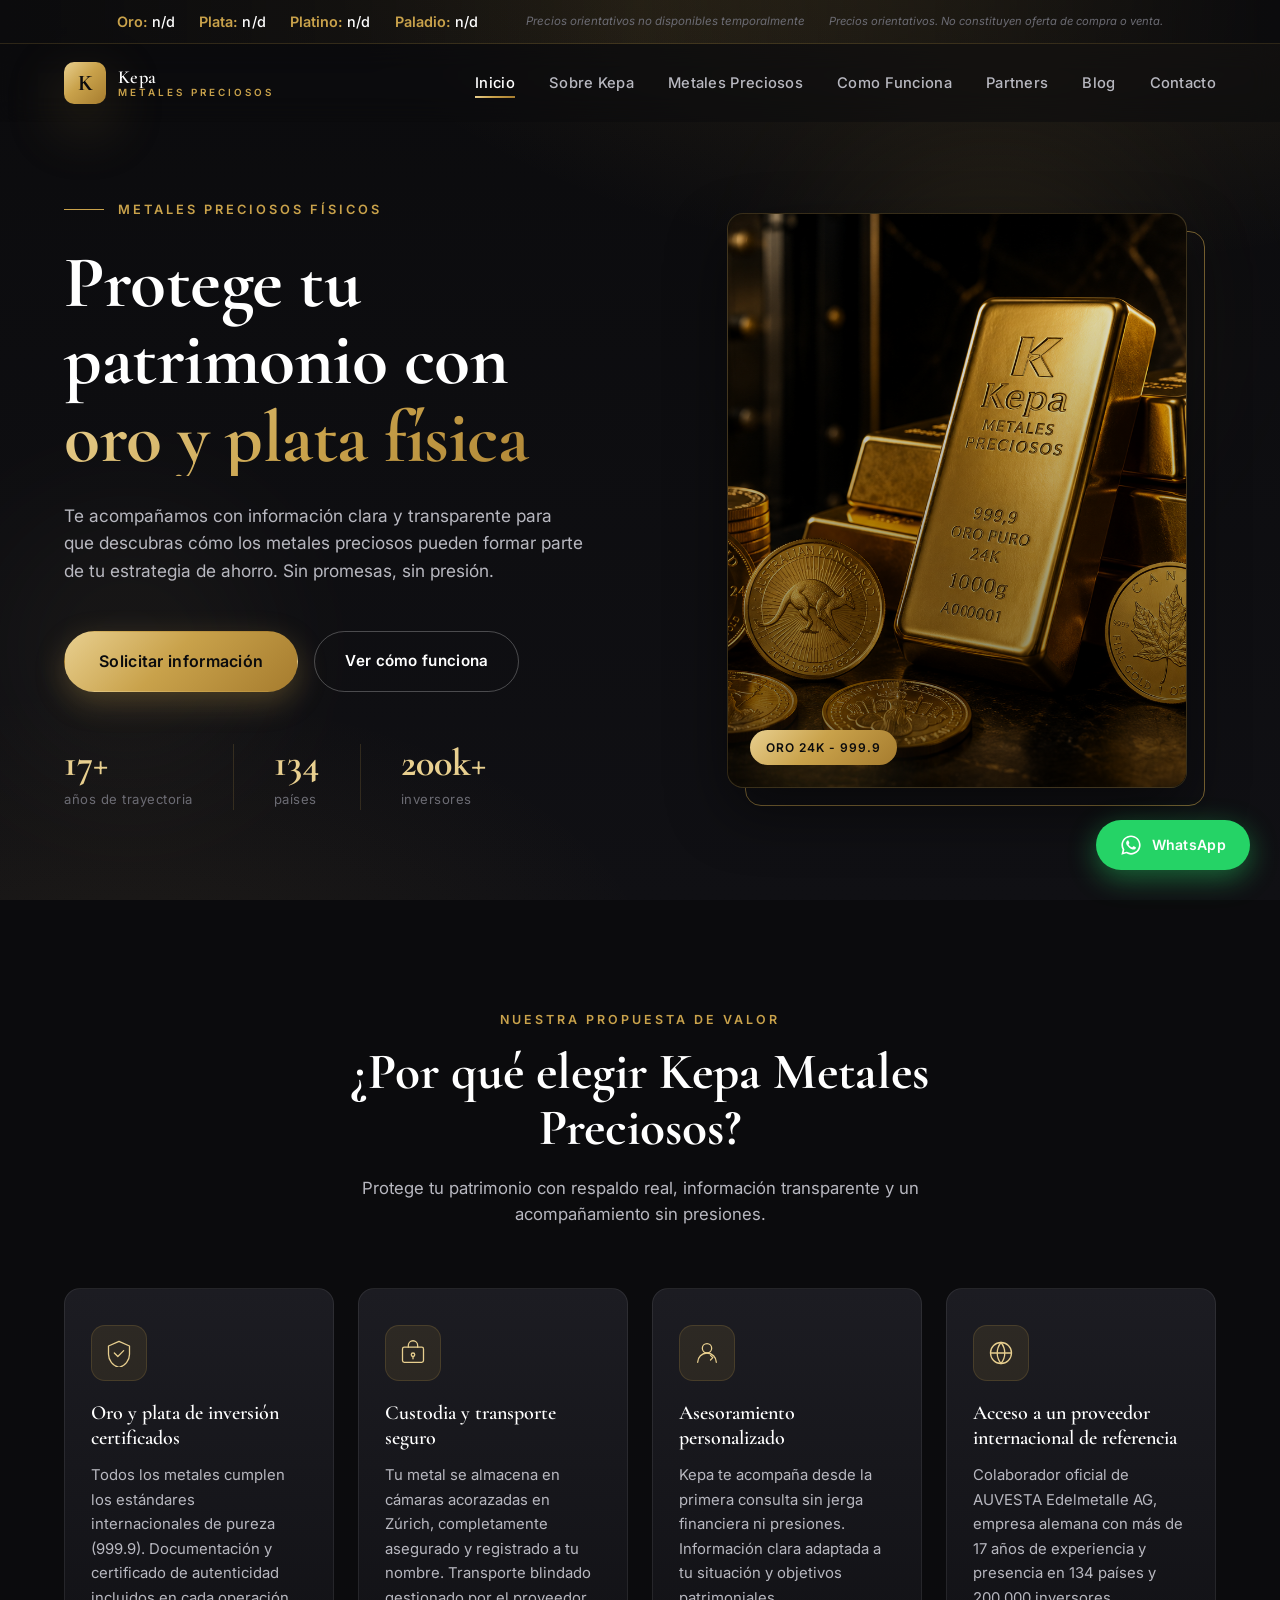
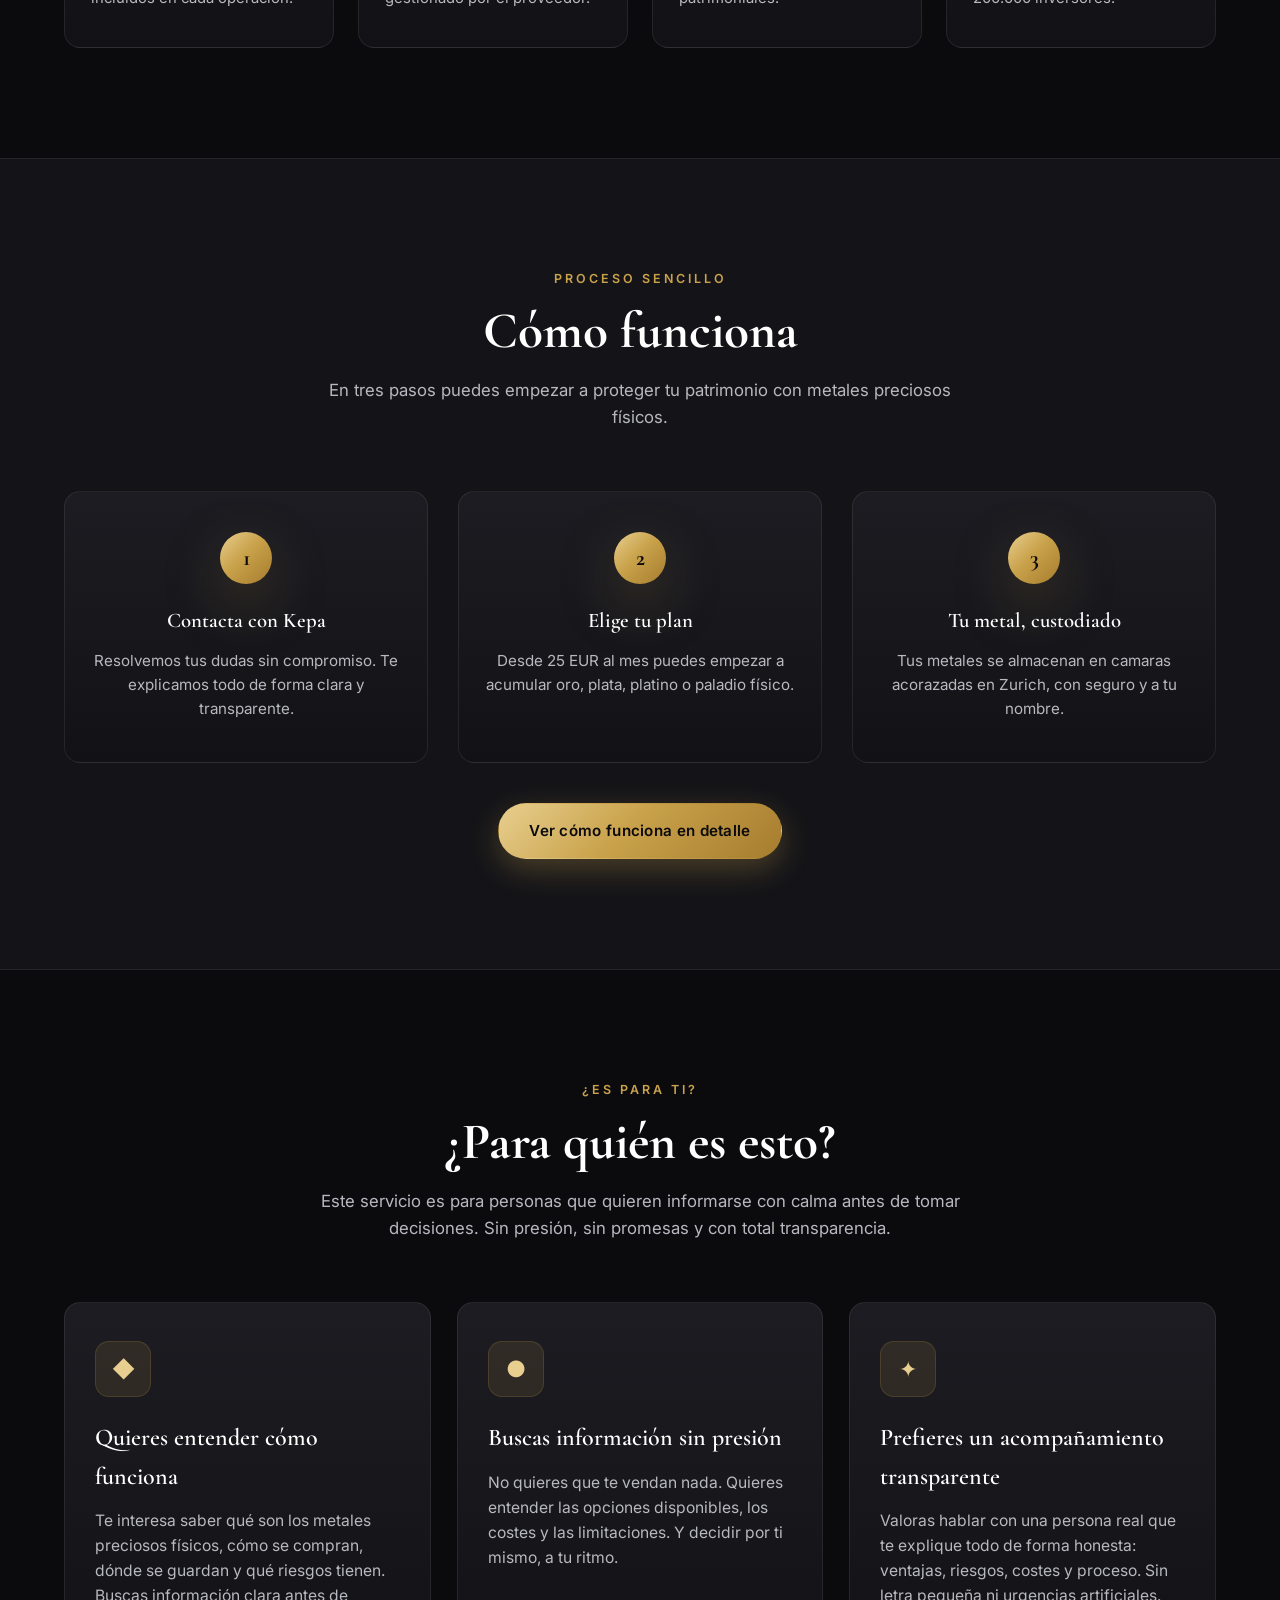
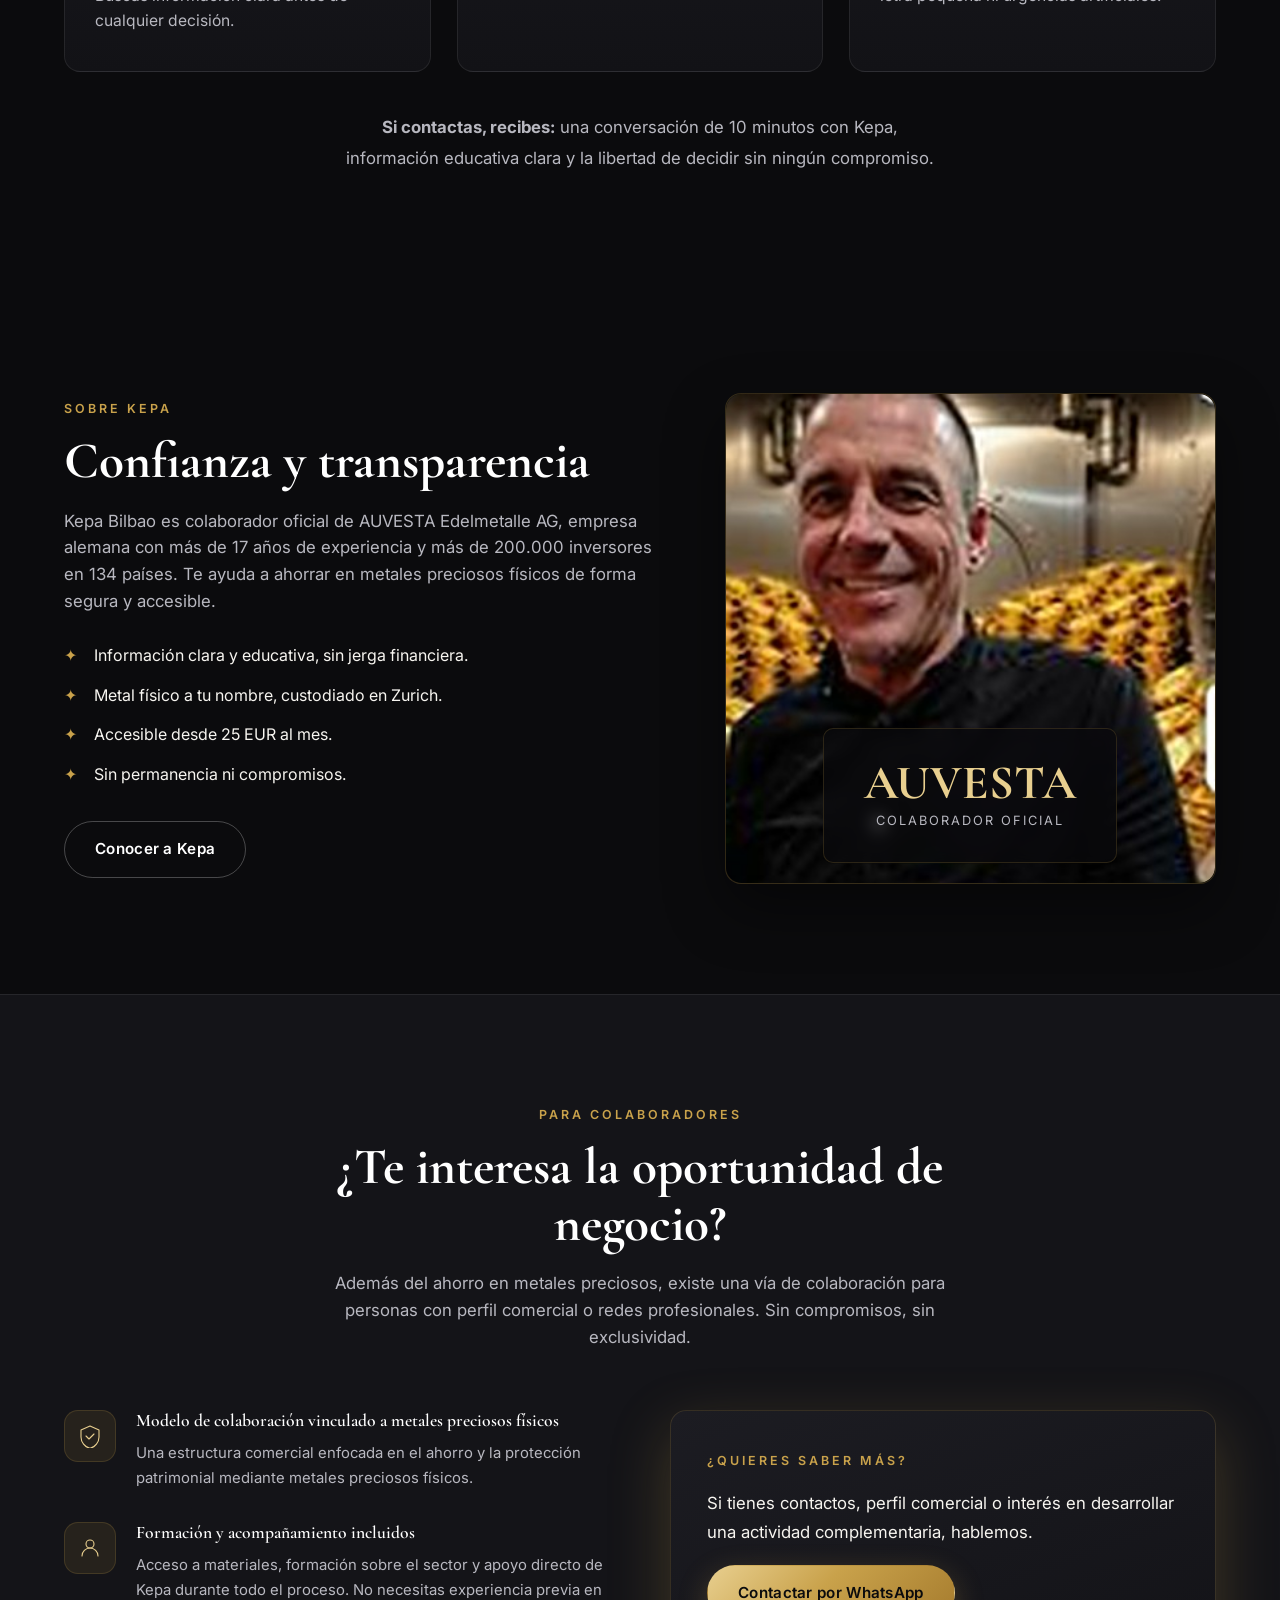
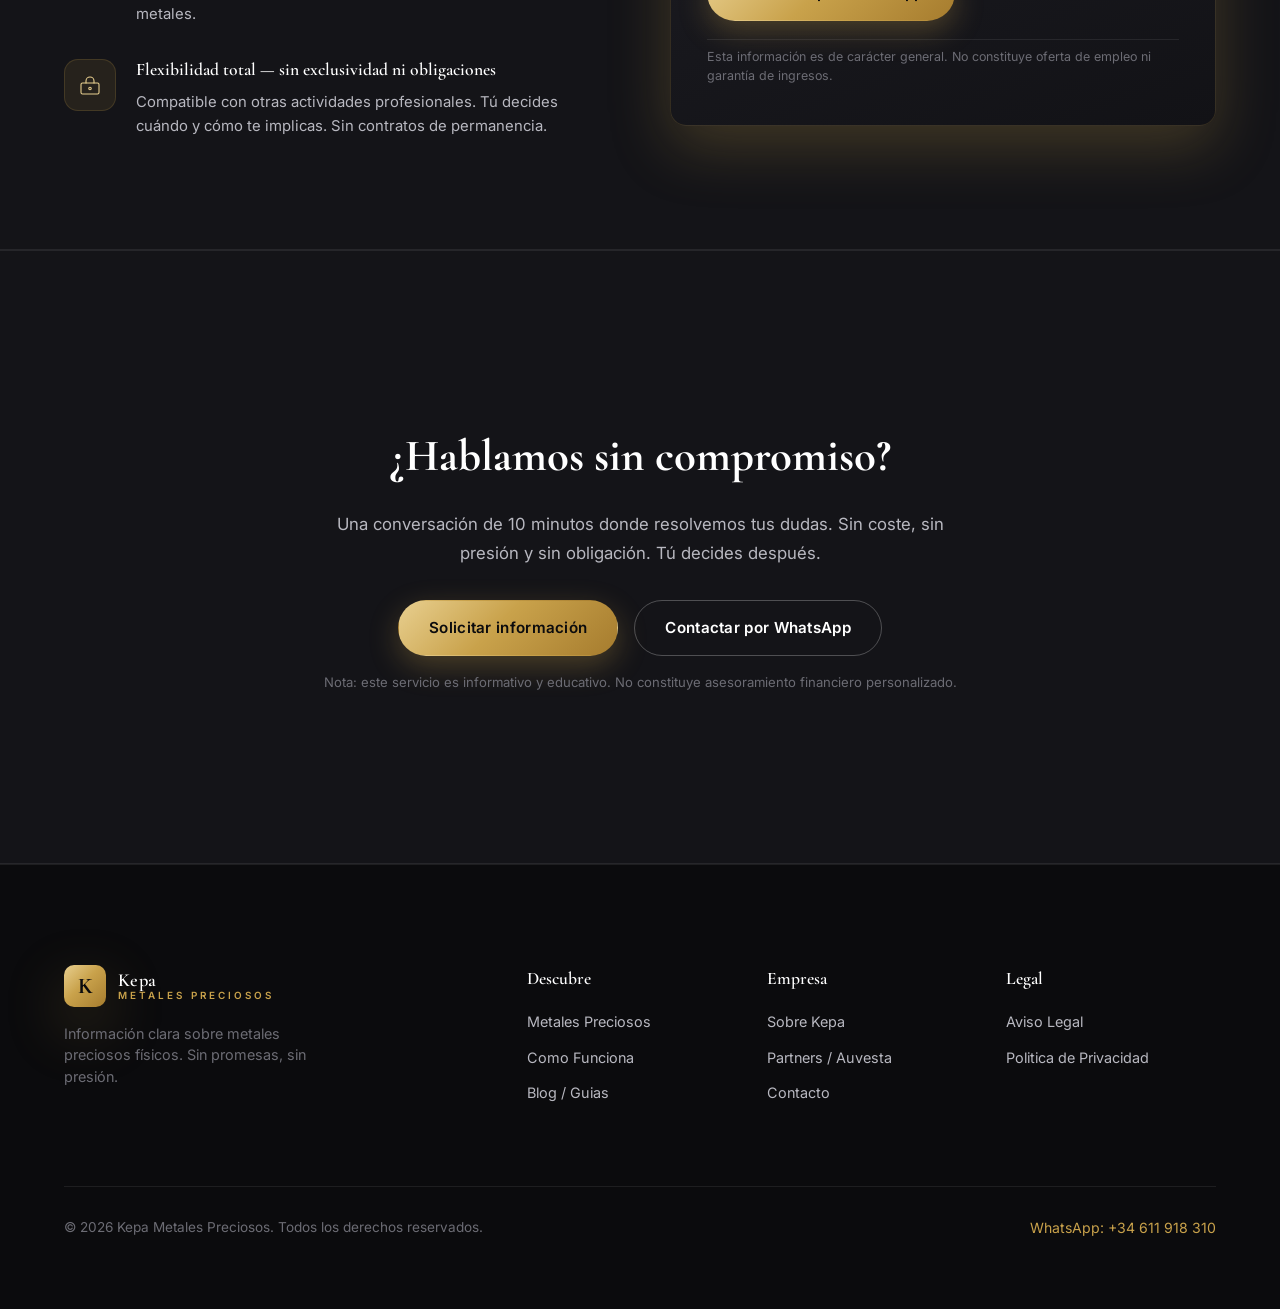
==== commit 7349e579: "hotfix: oculta completamente el widget IA" ====
--- a/frontend/index.html
+++ b/frontend/index.html
@@ -387,7 +387,7 @@
     </footer>
 
     <!-- Widget IA — Asistente sobre oro y plata -->
-    <div class="ai-chat" id="ai-chat" hidden>
+    <div class="ai-chat" id="ai-chat" hidden style="display: none !important;" aria-hidden="true">
         <button class="ai-chat__toggle" id="ai-chat-toggle" aria-label="Abrir asistente sobre metales preciosos" style="appearance:none;-webkit-appearance:none;background:linear-gradient(135deg,#e8cf8f 0%,#c9a24b 45%,#a67c2e 100%);background-color:#c9a24b;color:#0b0b0d;border:0;border-radius:999px;padding:12px 20px;font-weight:700;box-shadow:0 8px 28px rgba(201,162,75,.45);display:inline-flex;align-items:center;gap:8px;white-space:nowrap;">
             <svg class="ai-chat__toggle-icon" viewBox="0 0 24 24" fill="none" xmlns="http://www.w3.org/2000/svg" width="18" height="18" aria-hidden="true">
                 <path d="M21 15a2 2 0 0 1-2 2H7l-4 4V5a2 2 0 0 1 2-2h14a2 2 0 0 1 2 2z" stroke="currentColor" stroke-width="2" stroke-linejoin="round"/>
--- a/frontend/style.css
+++ b/frontend/style.css
@@ -1695,6 +1695,11 @@
     overflow: hidden;
 }
 
+/* Fix: garantiza que hidden oculte el panel (evita conflicto con display:flex) */
+.ai-chat__panel[hidden] {
+    display: none;
+}
+
 /* Cabecera del panel */
 .ai-chat__header {
     display: flex;
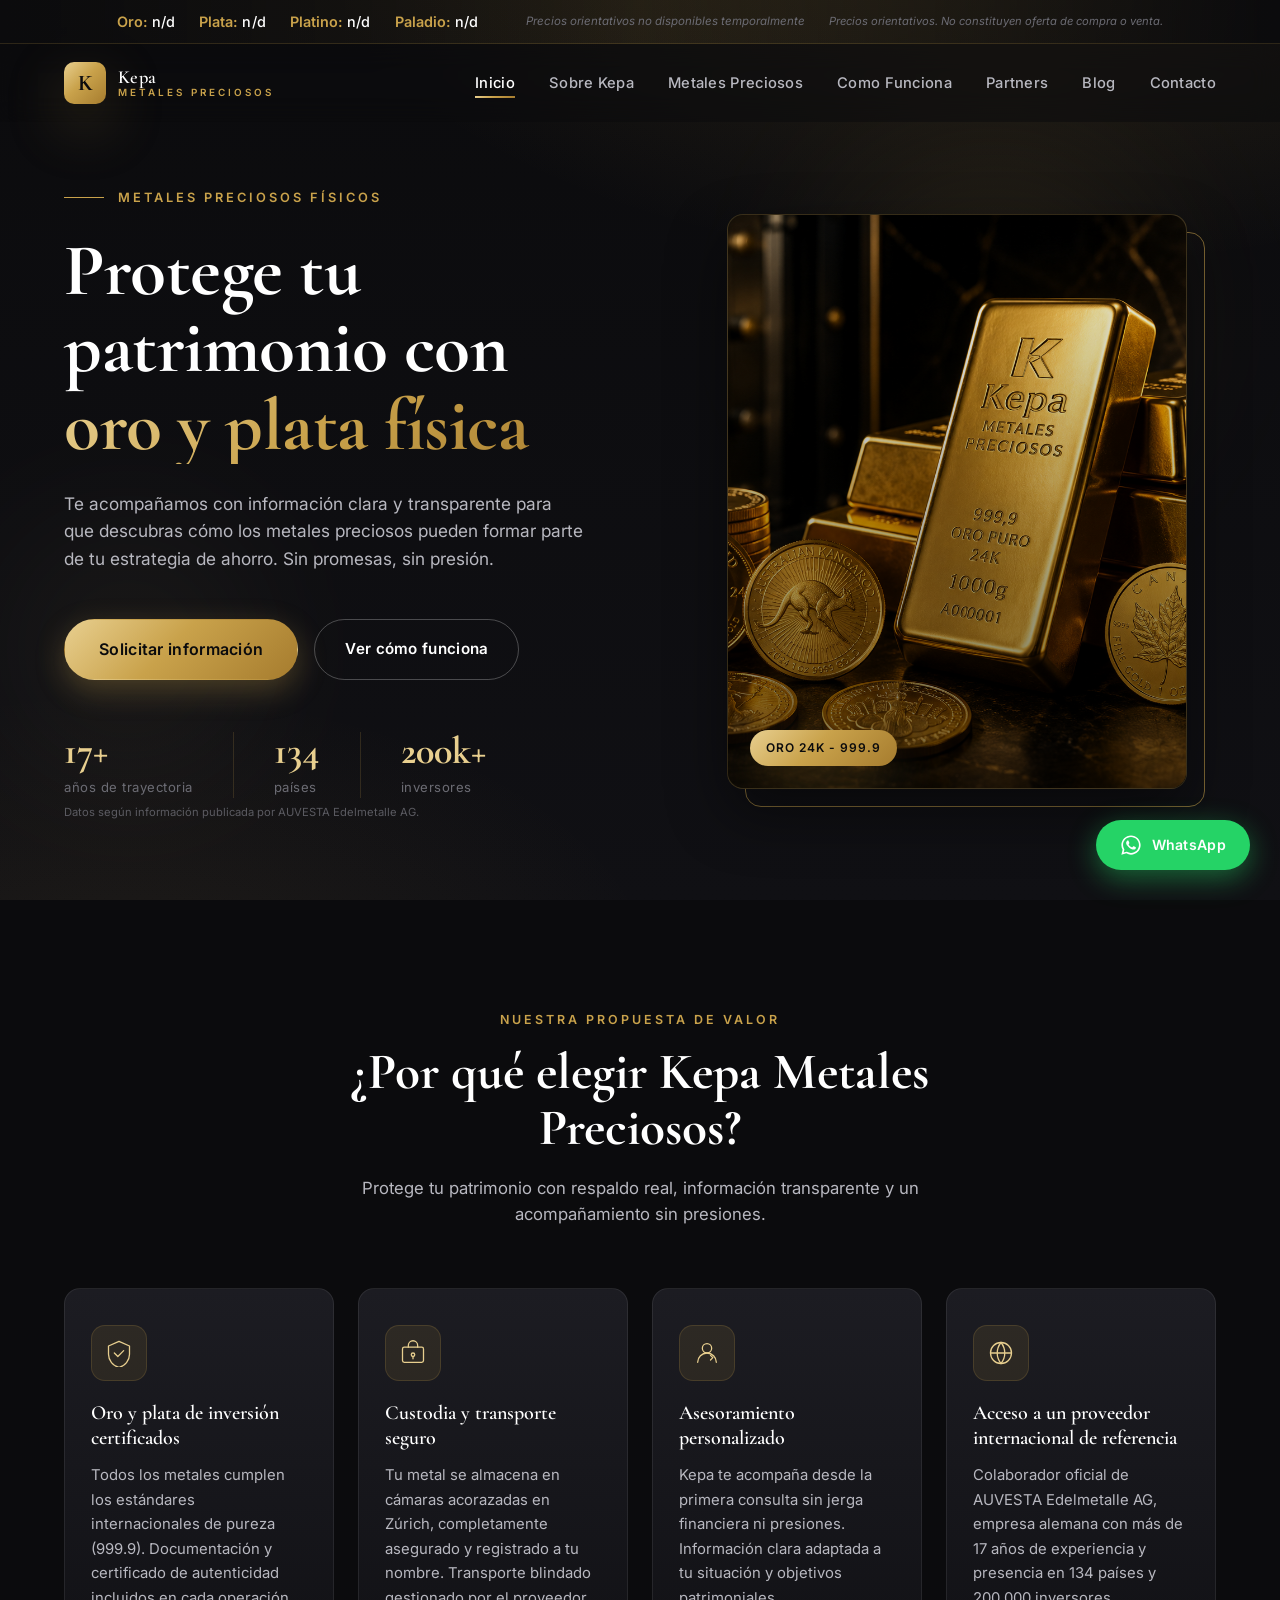
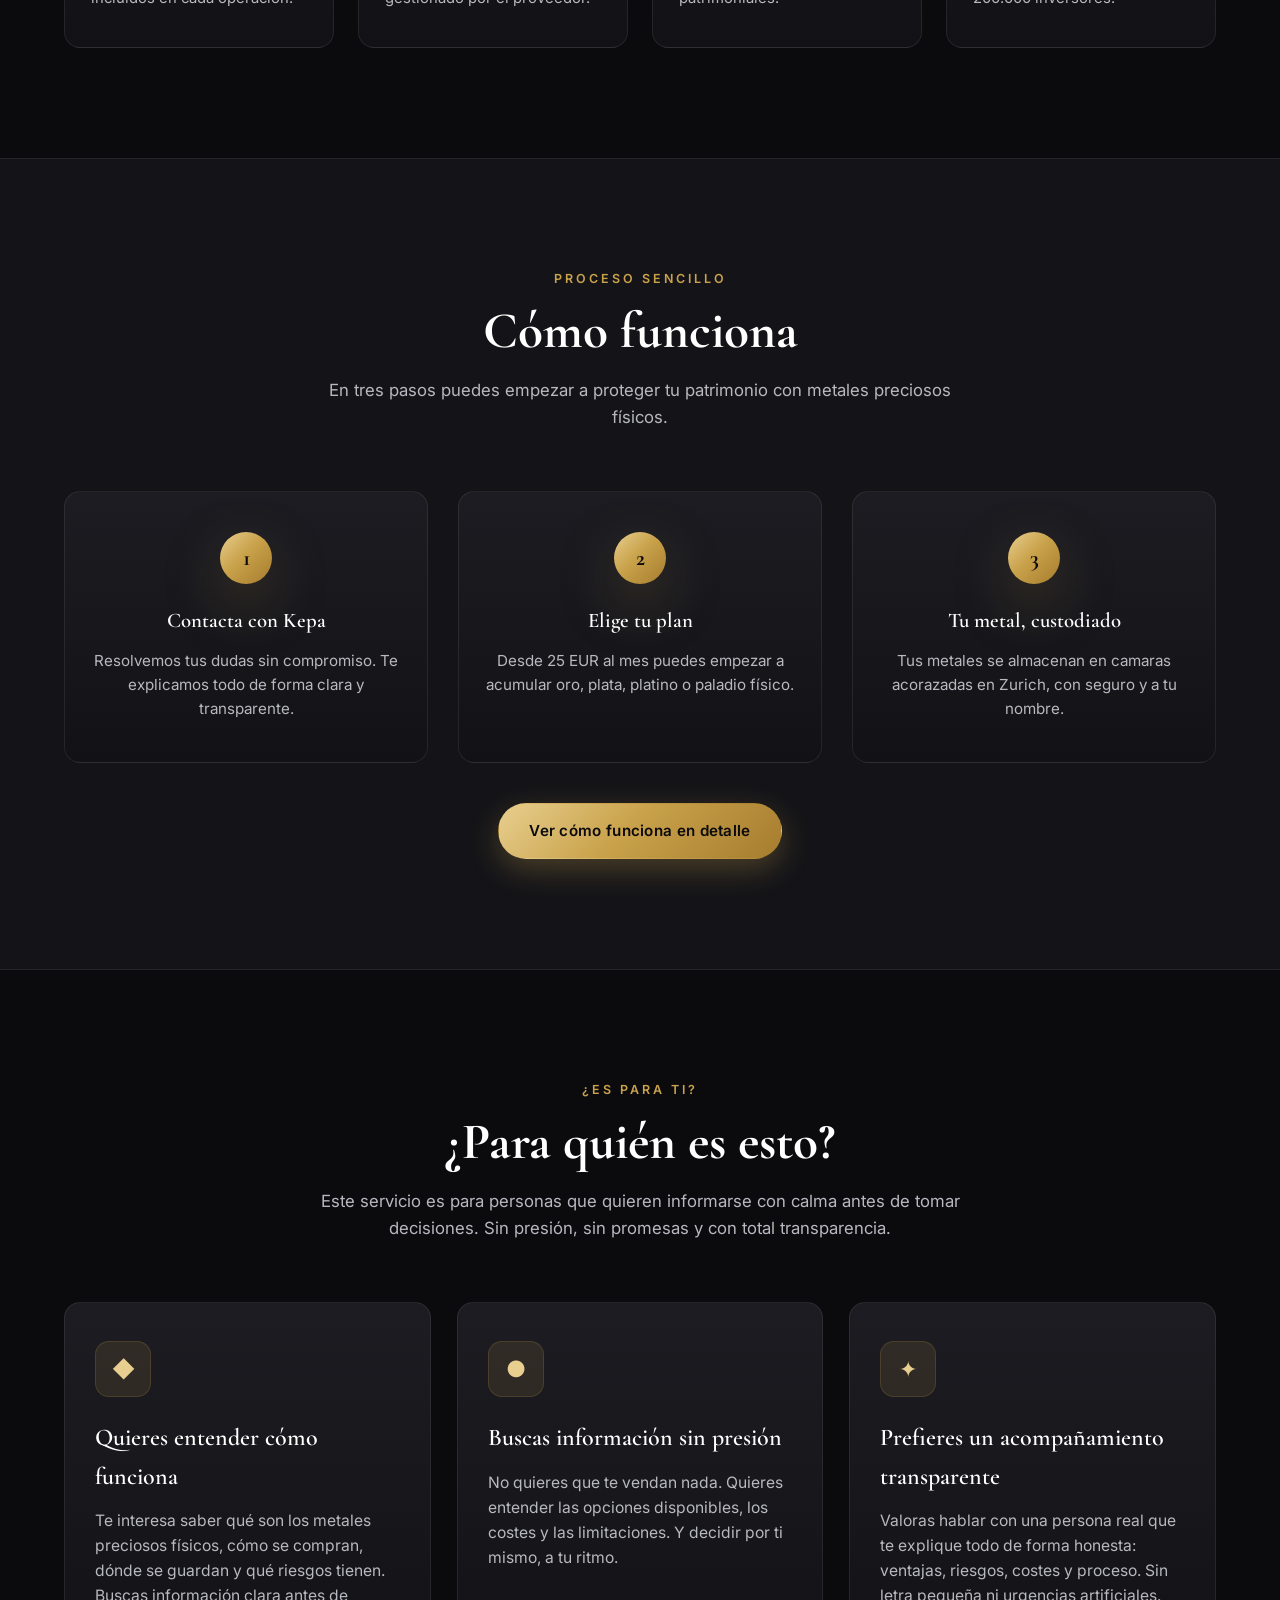
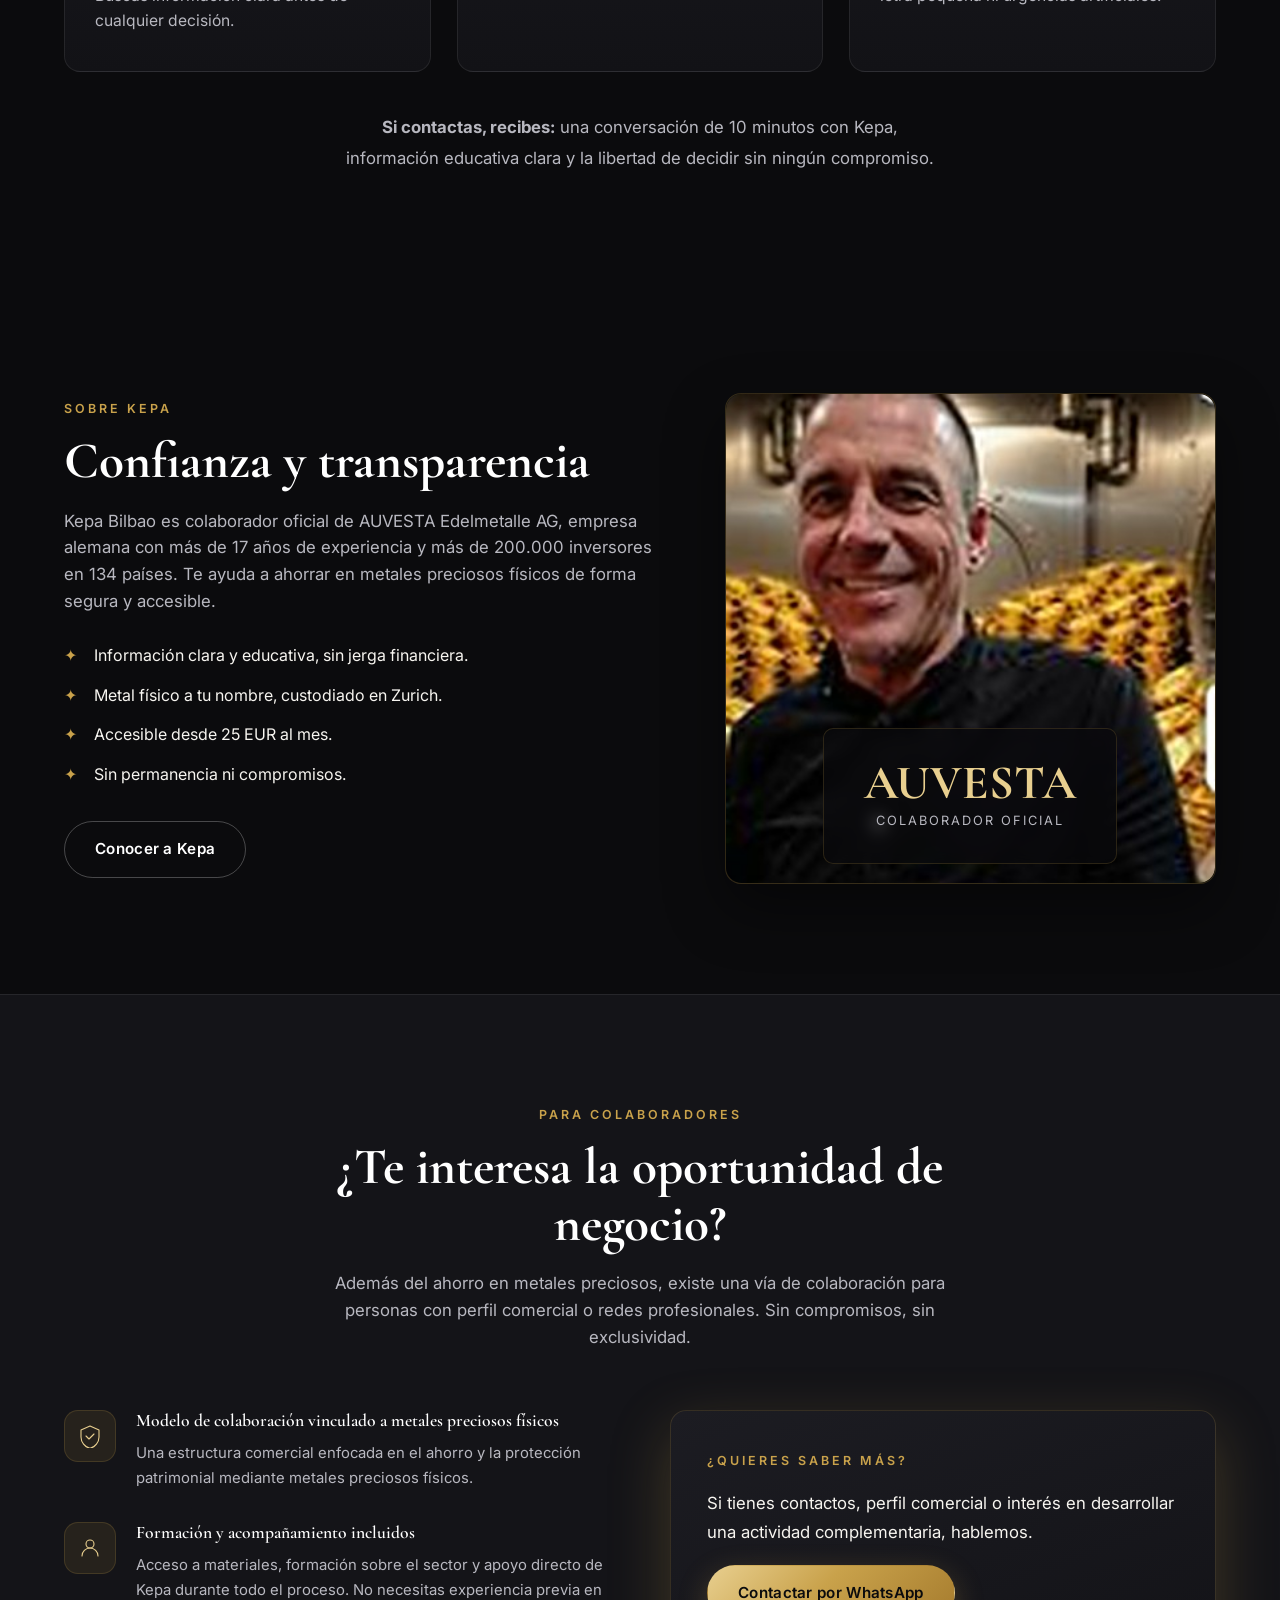
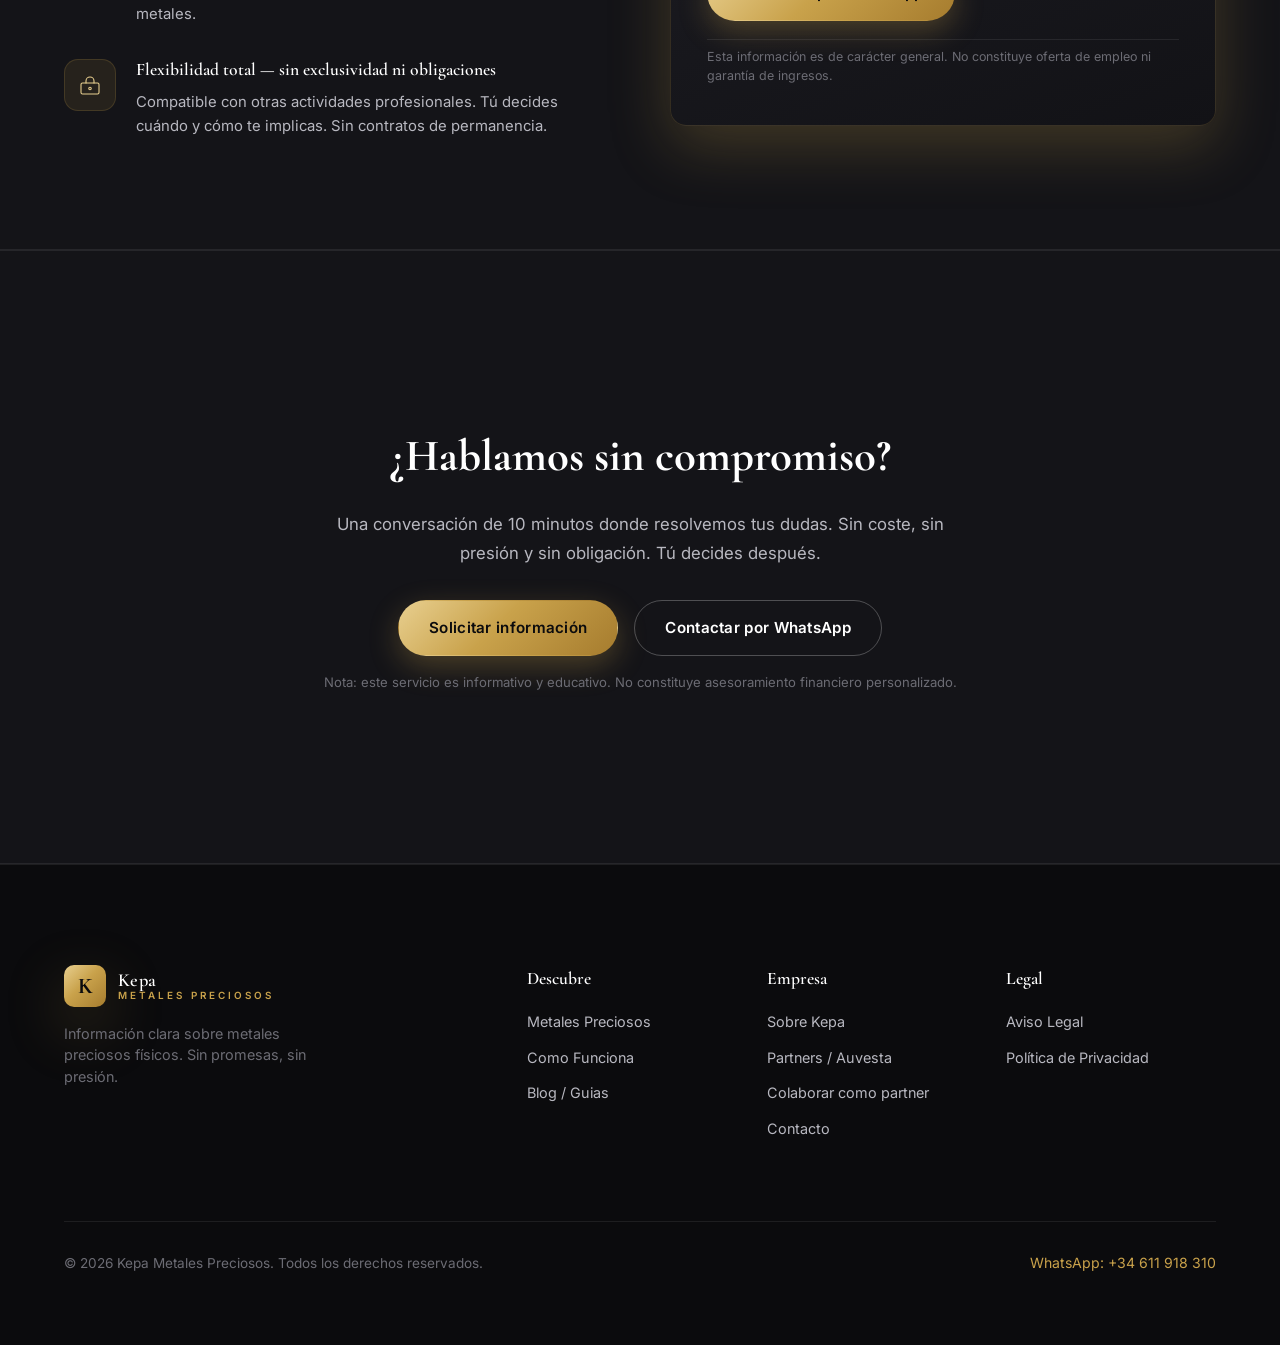
==== commit 9b666438: "fix: corrige captacion y claims prepublicacion de metales" ====
--- a/frontend/index.html
+++ b/frontend/index.html
@@ -87,6 +87,7 @@
                         <li><strong>134</strong><span>países</span></li>
                         <li><strong>200k+</strong><span>inversores</span></li>
                     </ul>
+                    <p style="font-size: 0.7rem; color: var(--gray-dark); margin-top: 6px; opacity: 0.8;">Datos según información publicada por AUVESTA Edelmetalle AG.</p>
                 </div>
                 <div class="hero__visual reveal">
                     <figure class="hero__image" role="img" aria-label="Lingotes de oro de inversión">
@@ -368,6 +369,7 @@
                     <ul>
                         <li><a href="sobre-kepa.html">Sobre Kepa</a></li>
                         <li><a href="partners.html">Partners / Auvesta</a></li>
+                        <li><a href="partners-contacto.html">Colaborar como partner</a></li>
                         <li><a href="contacto.html">Contacto</a></li>
                     </ul>
                 </div>
@@ -375,7 +377,7 @@
                     <h4 class="footer__heading">Legal</h4>
                     <ul>
                         <li><a href="aviso-legal.html">Aviso Legal</a></li>
-                        <li><a href="aviso-legal.html">Politica de Privacidad</a></li>
+                        <li><a href="privacidad.html">Política de Privacidad</a></li>
                     </ul>
                 </div>
             </div>
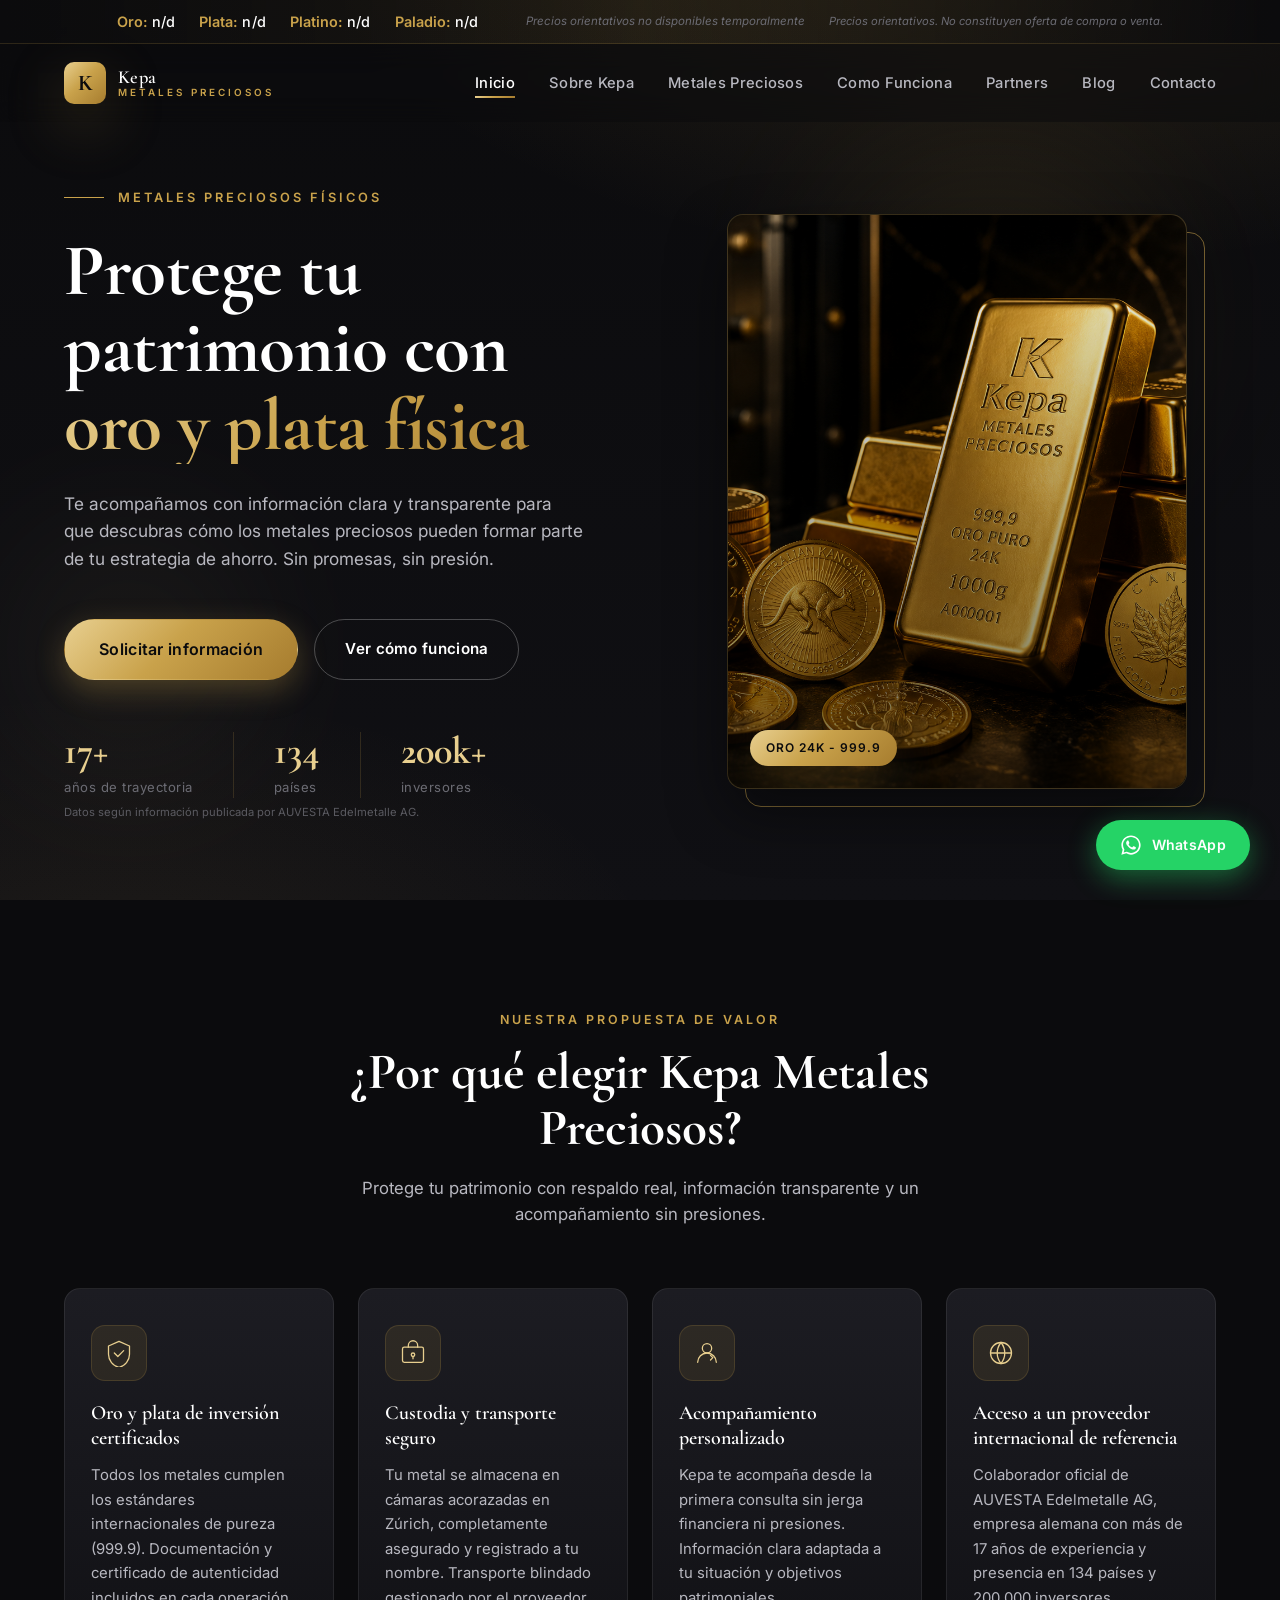
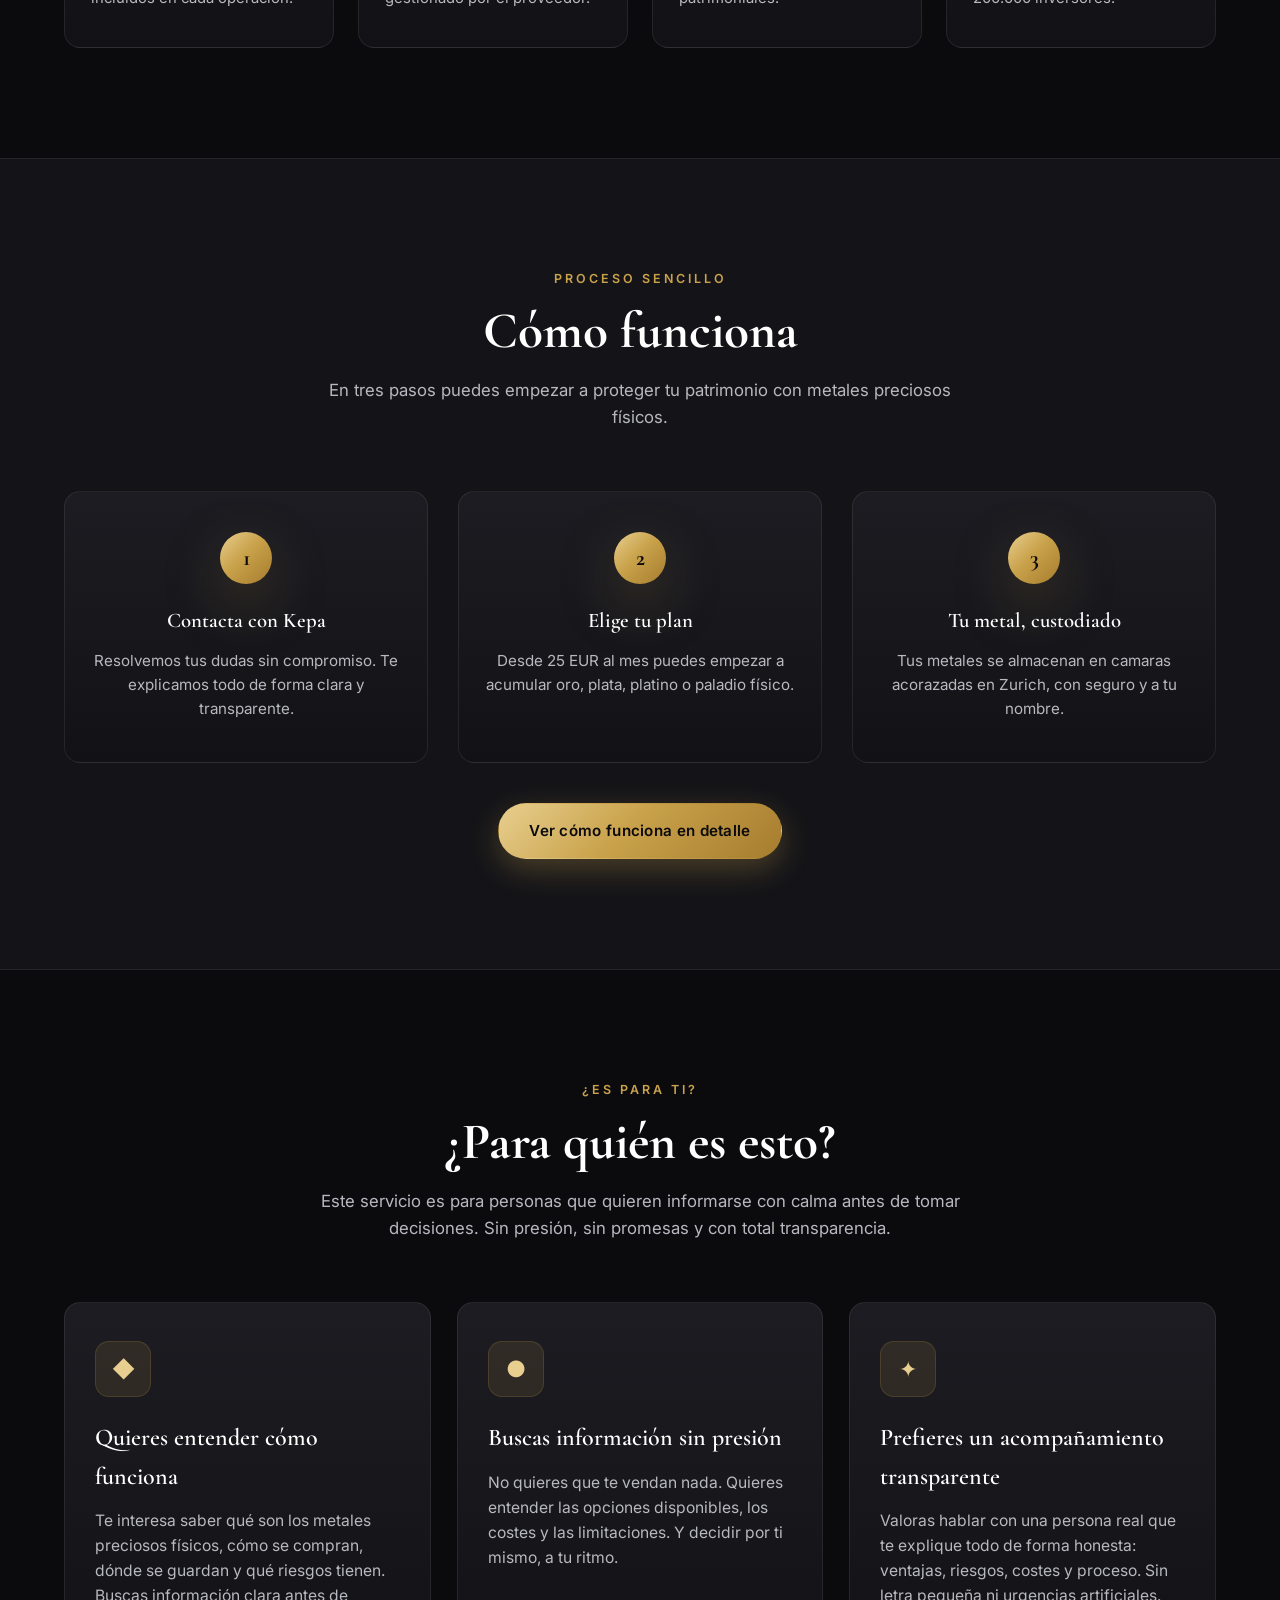
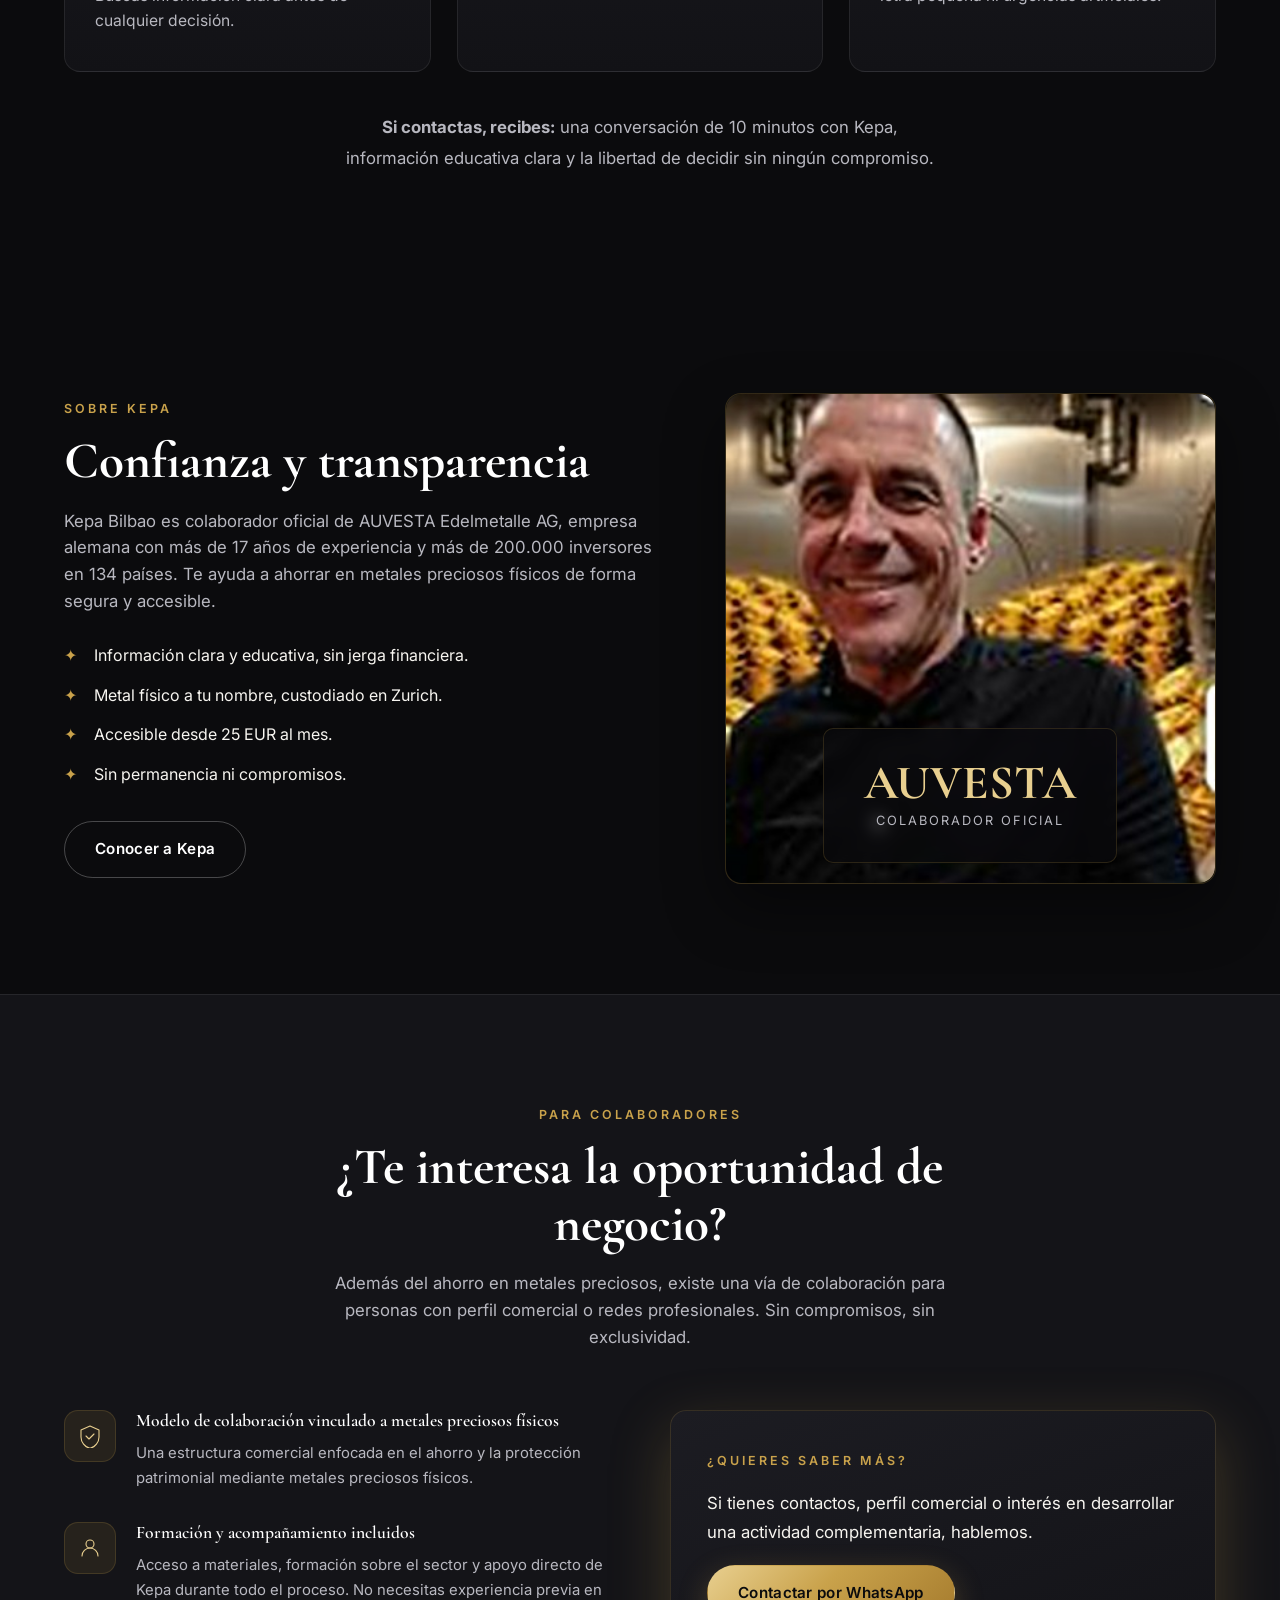
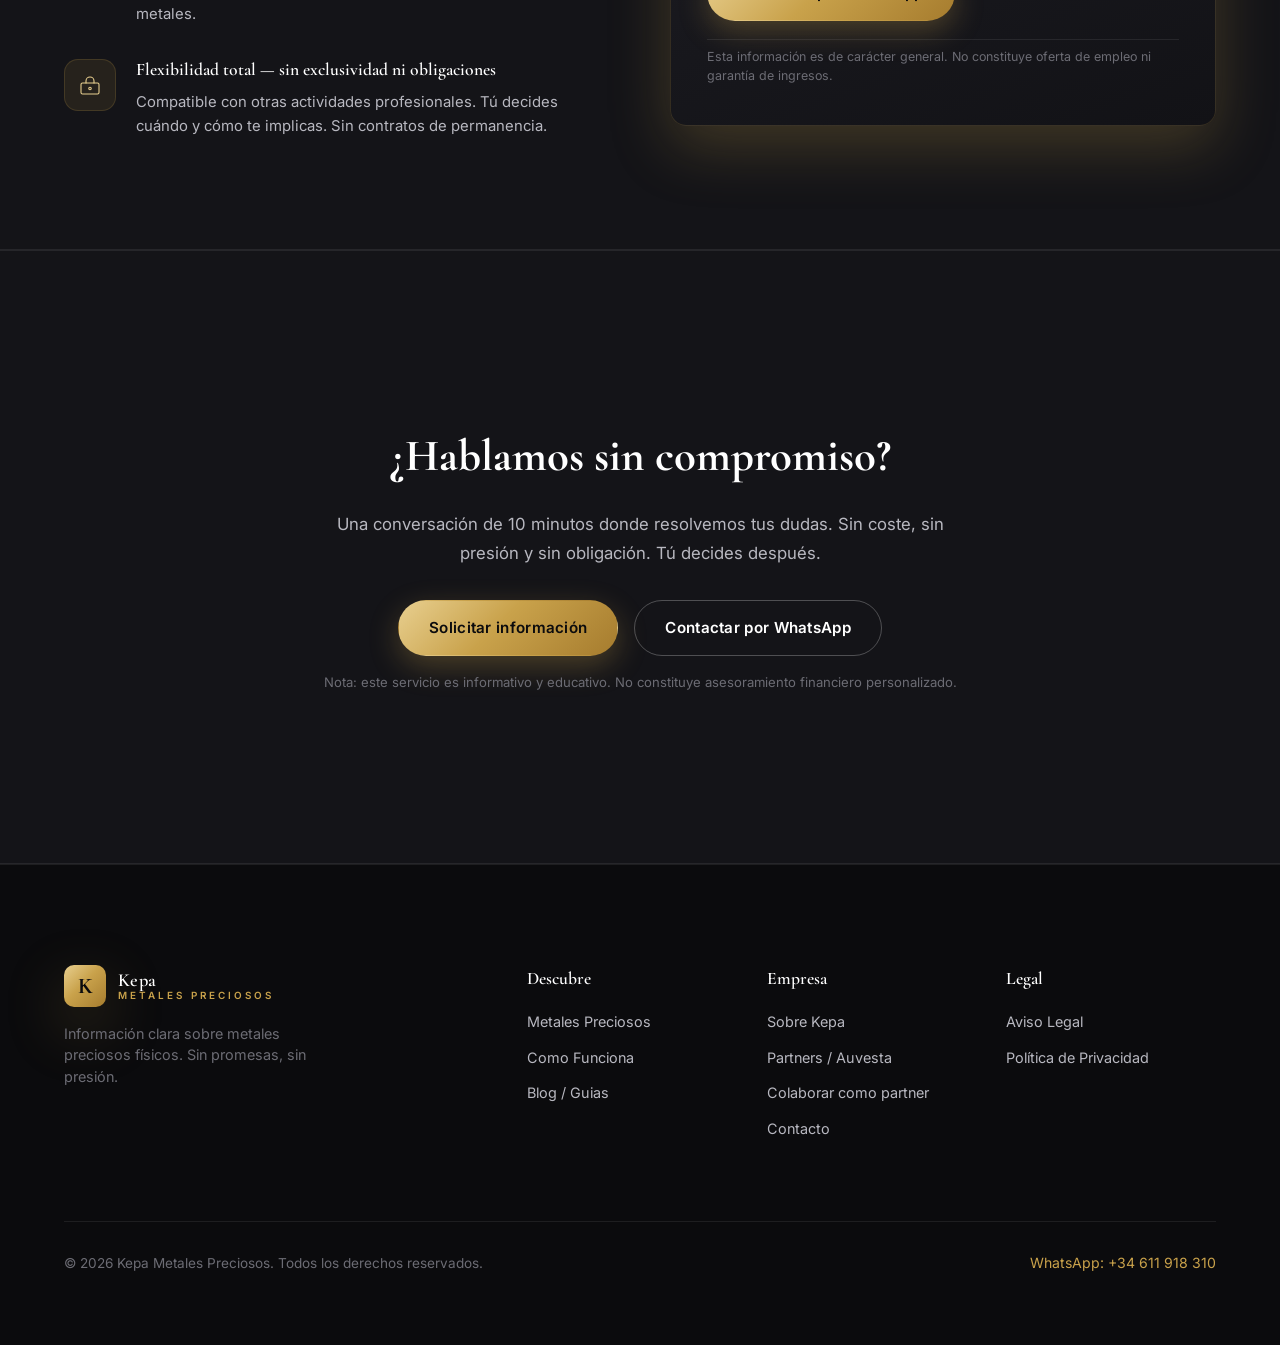
==== commit 215003f6: "fix: aclara el posicionamiento educativo" ====
--- a/frontend/index.html
+++ b/frontend/index.html
@@ -3,7 +3,7 @@
 <head>
     <meta charset="UTF-8">
     <meta name="viewport" content="width=device-width, initial-scale=1.0">
-    <meta name="description" content="Kepa Metales Preciosos - Protege tu patrimonio con oro y plata física. Asesoramiento experto en metales preciosos.">
+    <meta name="description" content="Kepa Metales Preciosos - Protege tu patrimonio con oro y plata física. Información y acompañamiento sobre metales preciosos.">
     <link rel="canonical" href="https://mi-sistema-metales-preciosos.vercel.app/">
     <meta property="og:type" content="website">
     <meta property="og:locale" content="es_ES">
@@ -21,6 +21,7 @@
     <link rel="preconnect" href="https://fonts.gstatic.com" crossorigin>
     <link href="https://fonts.googleapis.com/css2?family=Cormorant+Garamond:wght@500;600;700&family=Inter:wght@300;400;500;600&display=swap" rel="stylesheet">
     <link rel="stylesheet" href="style.css?v=20260709-ai-toggle">
+    <link rel="icon" type="image/svg+xml" href="/favicon.svg">
 </head>
 <body>
     <!-- Ticker de precios orientativos -->
@@ -151,7 +152,7 @@
                                 <path d="M30 28l4 4-4 4" stroke="currentColor" stroke-width="2.2" stroke-linecap="round" stroke-linejoin="round"/>
                             </svg>
                         </div>
-                        <h3 class="trust-card__title">Asesoramiento personalizado</h3>
+                        <h3 class="trust-card__title">Acompañamiento personalizado</h3>
                         <p class="trust-card__text">Kepa te acompaña desde la primera consulta sin jerga financiera ni presiones. Información clara adaptada a tu situación y objetivos patrimoniales.</p>
                     </div>
 
